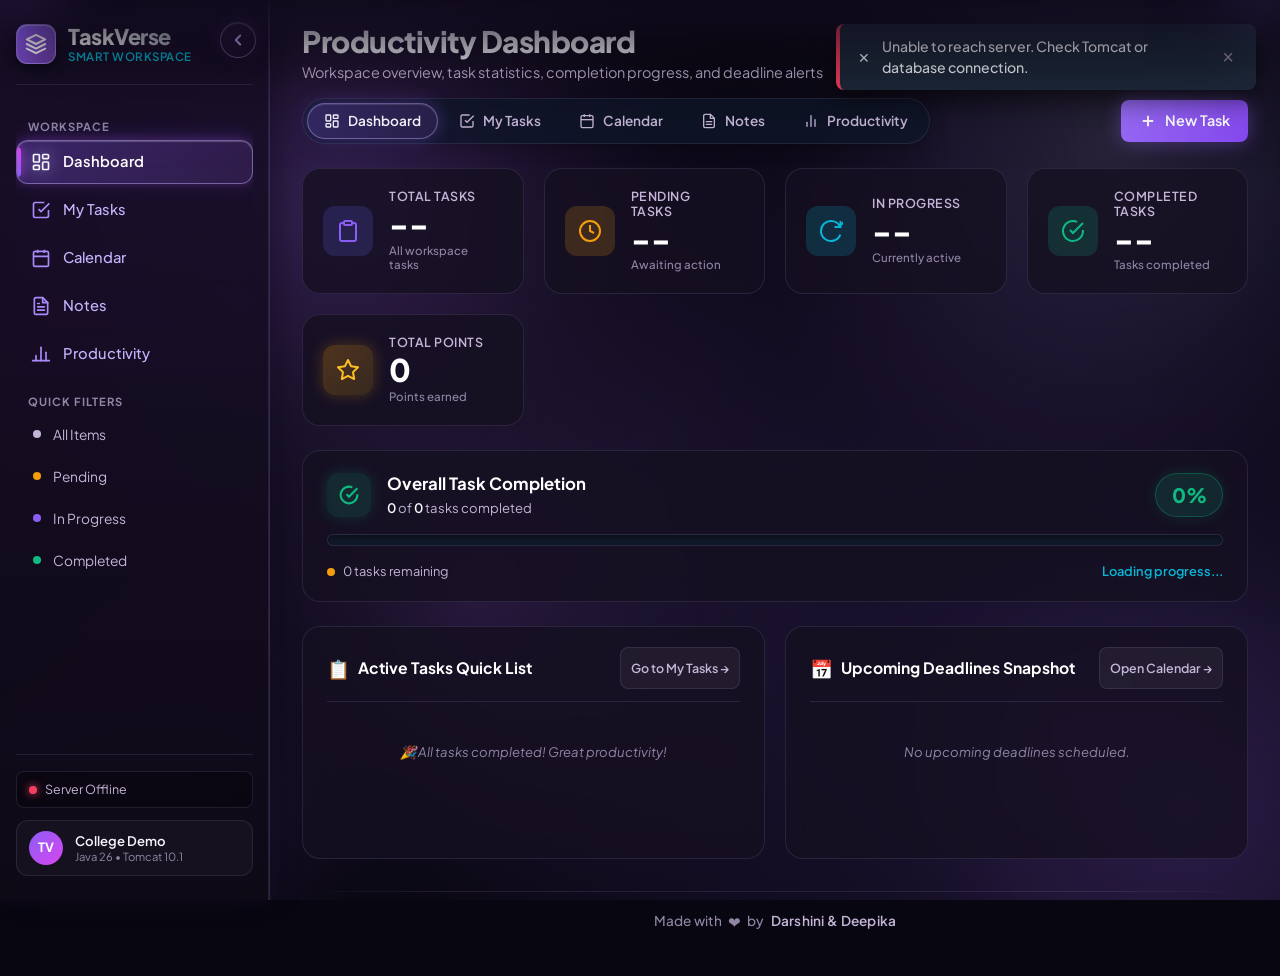
==== webapp/index.html @ f1335507 "Initial commit - TaskVerse" ====
<!DOCTYPE html>
<html lang="en">
<head>
    <meta charset="UTF-8">
    <meta name="viewport" content="width=device-width, initial-scale=1.0">
    <title>TaskVerse — Your Smart Productivity Workspace</title>
    <link rel="stylesheet" href="css/style.css">
    <link rel="preconnect" href="https://fonts.googleapis.com">
    <link rel="preconnect" href="https://fonts.gstatic.com" crossorigin>
    <link href="https://fonts.googleapis.com/css2?family=Plus+Jakarta+Sans:wght@300;400;500;600;700;800&display=swap" rel="stylesheet">
    <link rel="icon" type="image/svg+xml" href="data:image/svg+xml,%3Csvg xmlns='http://www.w3.org/2000/svg' viewBox='0 0 24 24' fill='none' stroke='%23C4B5FD' stroke-width='2.2' stroke-linecap='round' stroke-linejoin='round'%3E%3Cpath d='M12 2L2 7l10 5 10-5-10-5zM2 17l10 5 10-5M2 12l10 5 10-5'/%3E%3C/svg%3E">
</head>
<body class="dark-theme">

    <!-- Interactive Purple Fluid Background Canvas -->
    <canvas id="fluidCanvas" class="fluid-canvas" aria-hidden="true"></canvas>

    <!-- Initial Full-Screen Purple Liquid Glass Loading Screen -->
    <div id="appLoader" class="app-loader" role="status" aria-live="polite" aria-label="Loading TaskVerse">
        <!-- Ambient Liquid Glass Backdrop Blobs & Sheen -->
        <div class="loader-glass-backdrop" aria-hidden="true">
            <div class="loader-liquid-blob blob-1"></div>
            <div class="loader-liquid-blob blob-2"></div>
            <div class="loader-liquid-blob blob-3"></div>
            <div class="loader-glass-sheen"></div>
        </div>

        <div class="loader-content">
            <div class="loader-brand-icon" aria-hidden="true">
                <svg width="34" height="34" viewBox="0 0 24 24" fill="none" stroke="currentColor" stroke-width="2.2" stroke-linecap="round" stroke-linejoin="round">
                    <path d="M12 2L2 7l10 5 10-5-10-5zM2 17l10 5 10-5M2 12l10 5 10-5"></path>
                </svg>
            </div>
            <div class="loader-text-group">
                <h1 class="loader-title">Task<span class="loader-highlight">Verse</span></h1>
                <p class="loader-subtitle">Your Smart Productivity Workspace</p>
            </div>
            <div class="loader-spinner-bar" aria-hidden="true">
                <div class="loader-progress-glow"></div>
            </div>
            <span class="loader-status" id="loaderStatusText">Connecting workspace...</span>
        </div>
    </div>

    <!-- Notification Toast Container -->
    <div id="toastContainer" class="toast-container" aria-live="polite"></div>

    <!-- Mobile Sidebar Backdrop Overlay -->
    <div id="sidebarBackdrop" class="sidebar-backdrop" aria-hidden="true"></div>

        <div class="app-layout" id="appLayout">
        <!-- Floating Liquid Glass Sidebar Toggle Button (Always accessible on desktop) -->
        <button class="floating-sidebar-toggle" id="sidebarToggleBtn" aria-label="Collapse navigation sidebar" title="Collapse sidebar (Ctrl+B)" aria-expanded="true">
            <svg class="toggle-icon" width="18" height="18" viewBox="0 0 24 24" fill="none" stroke="currentColor" stroke-width="2.5" stroke-linecap="round" stroke-linejoin="round">
                <polyline points="15 18 9 12 15 6"></polyline>
            </svg>
        </button>
        <!-- Sidebar Navigation -->
        <aside class="sidebar" id="appSidebar">
            <div class="brand">
                <div class="brand-left">
                    <div class="brand-icon" aria-hidden="true">
                        <svg width="22" height="22" viewBox="0 0 24 24" fill="none" stroke="currentColor" stroke-width="2.2" stroke-linecap="round" stroke-linejoin="round">
                            <path d="M12 2L2 7l10 5 10-5-10-5zM2 17l10 5 10-5M2 12l10 5 10-5"></path>
                        </svg>
                    </div>
                    <div class="brand-text">
                        <h1 class="brand-name">TaskVerse</h1>
                        <span class="brand-tagline">Smart Workspace</span>
                    </div>
                </div>
                <button class="sidebar-close-btn" id="sidebarCloseBtn" aria-label="Close sidebar menu">&times;</button>
            </div>

            <nav class="sidebar-nav" aria-label="Sidebar Navigation">
                <div class="nav-section-title">WORKSPACE</div>
                <a href="#dashboard" class="nav-item active" id="navDashboard" data-view="dashboard" title="Dashboard" role="tab" aria-selected="true">
                    <svg width="20" height="20" viewBox="0 0 24 24" fill="none" stroke="currentColor" stroke-width="2">
                        <rect x="3" y="3" width="7" height="9" rx="1"></rect>
                        <rect x="14" y="3" width="7" height="5" rx="1"></rect>
                        <rect x="14" y="12" width="7" height="9" rx="1"></rect>
                        <rect x="3" y="16" width="7" height="5" rx="1"></rect>
                    </svg>
                    <span>Dashboard</span>
                </a>
                <a href="#tasks" class="nav-item" id="navTasks" data-view="tasks" title="My Tasks" role="tab" aria-selected="false">
                    <svg width="20" height="20" viewBox="0 0 24 24" fill="none" stroke="currentColor" stroke-width="2">
                        <path d="M9 11l3 3L22 4"></path>
                        <path d="M21 12v7a2 2 0 0 1-2 2H5a2 2 0 0 1-2-2V5a2 2 0 0 1 2-2h11"></path>
                    </svg>
                    <span>My Tasks</span>
                </a>
                <a href="#calendar" class="nav-item" id="navCalendar" data-view="calendar" title="Calendar" role="tab" aria-selected="false">
                    <svg width="20" height="20" viewBox="0 0 24 24" fill="none" stroke="currentColor" stroke-width="2">
                        <rect x="3" y="4" width="18" height="18" rx="2" ry="2"></rect>
                        <line x1="16" y1="2" x2="16" y2="6"></line>
                        <line x1="8" y1="2" x2="8" y2="6"></line>
                        <line x1="3" y1="10" x2="21" y2="10"></line>
                    </svg>
                    <span>Calendar</span>
                </a>
                <a href="#notes" class="nav-item" id="navNotes" data-view="notes" title="Sticky Notes" role="tab" aria-selected="false">
                    <svg width="20" height="20" viewBox="0 0 24 24" fill="none" stroke="currentColor" stroke-width="2" stroke-linecap="round" stroke-linejoin="round">
                        <path d="M14 2H6a2 2 0 0 0-2 2v16a2 2 0 0 0 2 2h12a2 2 0 0 0 2-2V8z"></path>
                        <polyline points="14 2 14 8 20 8"></polyline>
                        <line x1="16" y1="13" x2="8" y2="13"></line>
                        <line x1="16" y1="17" x2="8" y2="17"></line>
                        <polyline points="10 9 9 9 8 9"></polyline>
                    </svg>
                    <span>Notes</span>
                </a>
                <a href="#productivity" class="nav-item" id="navProductivity" data-view="productivity" title="Productivity" role="tab" aria-selected="false">
                    <svg width="20" height="20" viewBox="0 0 24 24" fill="none" stroke="currentColor" stroke-width="2" stroke-linecap="round" stroke-linejoin="round">
                        <line x1="18" y1="20" x2="18" y2="10"></line>
                        <line x1="12" y1="20" x2="12" y2="4"></line>
                        <line x1="6" y1="20" x2="6" y2="14"></line>
                        <line x1="2" y1="20" x2="22" y2="20"></line>
                    </svg>
                    <span>Productivity</span>
                </a>

                <div class="nav-section-title">QUICK FILTERS</div>
                <button class="nav-filter-btn" data-status-filter="all" title="Filter: All Items">
                    <span class="filter-dot all-dot"></span> All Items
                </button>
                <button class="nav-filter-btn" data-status-filter="Pending" title="Filter: Pending">
                    <span class="filter-dot pending-dot"></span> Pending
                </button>
                <button class="nav-filter-btn" data-status-filter="In Progress" title="Filter: In Progress">
                    <span class="filter-dot inprogress-dot"></span> In Progress
                </button>
                <button class="nav-filter-btn" data-status-filter="Completed" title="Filter: Completed">
                    <span class="filter-dot completed-dot"></span> Completed
                </button>
            </nav>

            <div class="sidebar-footer">
                <div class="db-status-badge" id="dbStatusBadge" title="Checking MySQL Connection...">
                    <span class="status-indicator-dot checking"></span>
                    <span class="status-text" id="dbStatusText">Checking DB...</span>
                </div>
                <div class="user-pill">
                    <div class="user-avatar">TV</div>
                    <div class="user-info">
                        <span class="user-title">College Demo</span>
                        <span class="user-role">Java 26 • Tomcat 10.1</span>
                    </div>
                </div>
            </div>
        </aside>

        <!-- Main Content Area -->
        <main class="main-content">
            <!-- Top Header -->
            <header class="top-header">
                <div class="top-header-left">
                    <button class="mobile-menu-btn" id="mobileMenuBtn" aria-label="Open sidebar menu" aria-expanded="false">
                        <svg width="22" height="22" viewBox="0 0 24 24" fill="none" stroke="currentColor" stroke-width="2.5" stroke-linecap="round" stroke-linejoin="round">
                            <line x1="3" y1="12" x2="21" y2="12"></line>
                            <line x1="3" y1="6" x2="21" y2="6"></line>
                            <line x1="3" y1="18" x2="21" y2="18"></line>
                        </svg>
                    </button>
                    <div class="header-titles">
                        <h2 class="page-title" id="pageTitle">Productivity Dashboard</h2>
                        <p class="page-subtitle" id="pageSubtitle">Your Smart Productivity Workspace connected to MySQL Server</p>
                    </div>
                </div>

                <!-- Unified Top Navigation Bar (Consistent across all 3 views) -->
                <nav class="top-nav-bar" role="tablist" aria-label="Main Navigation Tabs">
                    <a href="#dashboard" class="top-nav-tab active" id="topNavDashboard" data-view="dashboard" role="tab" aria-selected="true" title="Go to Dashboard">
                        <svg width="16" height="16" viewBox="0 0 24 24" fill="none" stroke="currentColor" stroke-width="2">
                            <rect x="3" y="3" width="7" height="9" rx="1"></rect>
                            <rect x="14" y="3" width="7" height="5" rx="1"></rect>
                            <rect x="14" y="12" width="7" height="9" rx="1"></rect>
                            <rect x="3" y="16" width="7" height="5" rx="1"></rect>
                        </svg>
                        <span>Dashboard</span>
                    </a>
                    <a href="#tasks" class="top-nav-tab" id="topNavTasks" data-view="tasks" role="tab" aria-selected="false" title="Go to My Tasks">
                        <svg width="16" height="16" viewBox="0 0 24 24" fill="none" stroke="currentColor" stroke-width="2">
                            <path d="M9 11l3 3L22 4"></path>
                            <path d="M21 12v7a2 2 0 0 1-2 2H5a2 2 0 0 1-2-2V5a2 2 0 0 1 2-2h11"></path>
                        </svg>
                        <span>My Tasks</span>
                    </a>
                    <a href="#calendar" class="top-nav-tab" id="topNavCalendar" data-view="calendar" role="tab" aria-selected="false" title="Go to Calendar">
                        <svg width="16" height="16" viewBox="0 0 24 24" fill="none" stroke="currentColor" stroke-width="2">
                            <rect x="3" y="4" width="18" height="18" rx="2" ry="2"></rect>
                            <line x1="16" y1="2" x2="16" y2="6"></line>
                            <line x1="8" y1="2" x2="8" y2="6"></line>
                            <line x1="3" y1="10" x2="21" y2="10"></line>
                        </svg>
                        <span>Calendar</span>
                    </a>
                    <a href="#notes" class="top-nav-tab" id="topNavNotes" data-view="notes" role="tab" aria-selected="false" title="Go to Sticky Notes">
                        <svg width="16" height="16" viewBox="0 0 24 24" fill="none" stroke="currentColor" stroke-width="2" stroke-linecap="round" stroke-linejoin="round">
                            <path d="M14 2H6a2 2 0 0 0-2 2v16a2 2 0 0 0 2 2h12a2 2 0 0 0 2-2V8z"></path>
                            <polyline points="14 2 14 8 20 8"></polyline>
                            <line x1="16" y1="13" x2="8" y2="13"></line>
                            <line x1="16" y1="17" x2="8" y2="17"></line>
                        </svg>
                        <span>Notes</span>
                    </a>
                    <a href="#productivity" class="top-nav-tab" id="topNavProductivity" data-view="productivity" role="tab" aria-selected="false" title="Go to Monthly Productivity Tracker">
                        <svg width="16" height="16" viewBox="0 0 24 24" fill="none" stroke="currentColor" stroke-width="2" stroke-linecap="round" stroke-linejoin="round">
                            <line x1="18" y1="20" x2="18" y2="10"></line>
                            <line x1="12" y1="20" x2="12" y2="4"></line>
                            <line x1="6" y1="20" x2="6" y2="14"></line>
                        </svg>
                        <span>Productivity</span>
                    </a>
                </nav>

                <div class="header-actions">
                    <button class="btn btn-primary btn-glow" id="openCreateModalBtn">
                        <svg width="18" height="18" viewBox="0 0 24 24" fill="none" stroke="currentColor" stroke-width="2.5">
                            <line x1="12" y1="5" x2="12" y2="19"></line>
                            <line x1="5" y1="12" x2="19" y2="12"></line>
                        </svg>
                        <span>New Task</span>
                    </button>
                </div>
            </header>

            <!-- ================= VIEW 1: DASHBOARD ================= -->
            <div id="viewDashboard" class="view-panel active" role="tabpanel" aria-label="Dashboard View">
                <!-- Statistics Summary Cards -->
                <section class="stats-grid" aria-label="Dashboard Statistics Overview">
                    <div class="stat-card total-card" data-dashboard-filter="all" role="button" tabindex="0" title="Click to view all tasks in My Tasks">
                        <div class="stat-icon total-icon">
                            <svg width="24" height="24" viewBox="0 0 24 24" fill="none" stroke="currentColor" stroke-width="2">
                                <path d="M16 4h2a2 2 0 0 1 2 2v14a2 2 0 0 1-2 2H6a2 2 0 0 1-2-2V6a2 2 0 0 1 2-2h2"></path>
                                <rect x="8" y="2" width="8" height="4" rx="1" ry="1"></rect>
                            </svg>
                        </div>
                        <div class="stat-details">
                            <span class="stat-label">Total Tasks</span>
                            <h3 class="stat-value" id="statTotal">--</h3>
                            <span class="stat-subtext">All workspace tasks</span>
                        </div>
                        <div class="card-glow"></div>
                    </div>

                    <div class="stat-card pending-card" data-dashboard-filter="Pending" role="button" tabindex="0" title="Click to filter Pending tasks in My Tasks">
                        <div class="stat-icon pending-icon">
                            <svg width="24" height="24" viewBox="0 0 24 24" fill="none" stroke="currentColor" stroke-width="2">
                                <circle cx="12" cy="12" r="10"></circle>
                                <polyline points="12 6 12 12 16 14"></polyline>
                            </svg>
                        </div>
                        <div class="stat-details">
                            <span class="stat-label">Pending Tasks</span>
                            <h3 class="stat-value" id="statPending">--</h3>
                            <span class="stat-subtext">Awaiting action</span>
                        </div>
                        <div class="card-glow"></div>
                    </div>

                    <div class="stat-card inprogress-card" data-dashboard-filter="In Progress" role="button" tabindex="0" title="Click to filter In Progress tasks in My Tasks">
                        <div class="stat-icon inprogress-icon">
                            <svg width="24" height="24" viewBox="0 0 24 24" fill="none" stroke="currentColor" stroke-width="2">
                                <path d="M21.5 2v6h-6M21.34 15.57a10 10 0 1 1-.57-8.38l5.67-5.67"></path>
                            </svg>
                        </div>
                        <div class="stat-details">
                            <span class="stat-label">In Progress</span>
                            <h3 class="stat-value" id="statInProgress">--</h3>
                            <span class="stat-subtext">Currently active</span>
                        </div>
                        <div class="card-glow"></div>
                    </div>

                    <div class="stat-card completed-card" data-dashboard-filter="Completed" role="button" tabindex="0" title="Click to filter Completed tasks in My Tasks">
                        <div class="stat-icon completed-icon">
                            <svg width="24" height="24" viewBox="0 0 24 24" fill="none" stroke="currentColor" stroke-width="2">
                                <path d="M22 11.08V12a10 10 0 1 1-5.93-9.14"></path>
                                <polyline points="22 4 12 14.01 9 11.01"></polyline>
                            </svg>
                        </div>
                        <div class="stat-details">
                            <span class="stat-label">Completed Tasks</span>
                            <h3 class="stat-value" id="statCompleted">--</h3>
                            <span class="stat-subtext" id="completionRateText">Tasks completed</span>
                        </div>
                        <div class="card-glow"></div>
                    </div>

                    <div class="stat-card points-card" id="cardTotalPoints" role="region" aria-label="Total Points Overview" title="Total productivity points earned from completed tasks">
                        <div class="stat-icon points-icon">
                            <svg width="24" height="24" viewBox="0 0 24 24" fill="none" stroke="currentColor" stroke-width="2" stroke-linecap="round" stroke-linejoin="round">
                                <polygon points="12 2 15.09 8.26 22 9.27 17 14.14 18.18 21.02 12 17.77 5.82 21.02 7 14.14 2 9.27 8.91 8.26 12 2"></polygon>
                            </svg>
                        </div>
                        <div class="stat-details">
                            <span class="stat-label">Total Points</span>
                            <h3 class="stat-value" id="statPoints">0</h3>
                            <span class="stat-subtext" id="statPointsSubtext">Points earned</span>
                        </div>
                        <div class="card-glow"></div>
                    </div>
                </section>

                <!-- Overall Progress Section -->
                <section class="progress-section" aria-label="Task Completion Progress">
                    <div class="progress-card">
                        <div class="progress-header">
                            <div class="progress-title-group">
                                <span class="progress-icon">
                                    <svg width="20" height="20" viewBox="0 0 24 24" fill="none" stroke="currentColor" stroke-width="2.5">
                                        <path d="M22 11.08V12a10 10 0 1 1-5.93-9.14"></path>
                                        <polyline points="22 4 12 14.01 9 11.01"></polyline>
                                    </svg>
                                </span>
                                <div>
                                    <h3 class="progress-title">Overall Task Completion</h3>
                                    <p class="progress-subtitle">
                                        <span id="progressCompletedCount">0</span> of <span id="progressTotalCount">0</span> tasks completed
                                    </p>
                                </div>
                            </div>
                            <div class="progress-percentage-badge">
                                <span id="progressPercentValue" class="progress-percent-number">0%</span>
                            </div>
                        </div>

                        <div class="progress-bar-track" role="progressbar" aria-valuenow="0" aria-valuemin="0" aria-valuemax="100" id="progressTrack">
                            <div class="progress-bar-fill" id="progressBarFill" style="width: 0%;">
                                <div class="progress-bar-glow"></div>
                            </div>
                        </div>

                        <div class="progress-footer-stats">
                            <span class="progress-stat-pill">
                                <span class="filter-dot pending-dot"></span>
                                <span id="progressRemainingText">0 tasks remaining</span>
                            </span>
                            <span class="progress-status-indicator" id="progressStatusMessage">Loading progress...</span>
                        </div>
                    </div>
                </section>

                <!-- Deadline Alerts (Overdue & Upcoming Deadlines) -->
                <section id="alertsContainer" class="alerts-container" style="display: none;" aria-label="Deadline Alerts">
                </section>

                <!-- Dashboard Quick Overview & Action Cards -->
                <section class="dashboard-overview-section" aria-label="Dashboard Quick Overview">
                    <div class="dashboard-cards-grid">
                        <div class="dashboard-widget-card">
                            <div class="widget-header">
                                <div class="widget-title-group">
                                    <span class="widget-icon">📋</span>
                                    <h4>Active Tasks Quick List</h4>
                                </div>
                                <a href="#tasks" class="btn btn-secondary btn-sm widget-link">Go to My Tasks &rarr;</a>
                            </div>
                            <div id="dashboardActiveTasksList" class="widget-tasks-list">
                                <div class="widget-empty-hint">Loading active tasks...</div>
                            </div>
                        </div>

                        <div class="dashboard-widget-card">
                            <div class="widget-header">
                                <div class="widget-title-group">
                                    <span class="widget-icon">📅</span>
                                    <h4>Upcoming Deadlines Snapshot</h4>
                                </div>
                                <a href="#calendar" class="btn btn-secondary btn-sm widget-link">Open Calendar &rarr;</a>
                            </div>
                            <div id="dashboardUpcomingDeadlinesList" class="widget-tasks-list">
                                <div class="widget-empty-hint">Loading deadlines...</div>
                            </div>
                        </div>
                    </div>
                </section>
            </div>

            <!-- ================= VIEW 2: MY TASKS ================= -->
            <div id="viewTasks" class="view-panel" style="display: none;" role="tabpanel" aria-label="My Tasks View">
                <!-- Task Management Toolbar (Search & Filter) -->
                <section class="toolbar-section">
                    <div class="search-box">
                        <input type="text" id="searchInput" placeholder="Search tasks by title..." autocomplete="off" aria-label="Search tasks by title">
                        <button id="clearSearchBtn" class="clear-btn" title="Clear search" aria-label="Clear search" style="display: none;">&times;</button>
                    </div>

                    <div class="filter-controls">
                        <div class="select-wrapper">
                            <label for="filterStatus">Status:</label>
                            <select id="filterStatus">
                                <option value="all">All Statuses</option>
                                <option value="Pending">Pending</option>
                                <option value="In Progress">In Progress</option>
                                <option value="Completed">Completed</option>
                            </select>
                        </div>

                        <div class="select-wrapper">
                            <label for="filterPriority">Priority:</label>
                            <select id="filterPriority">
                                <option value="all">All Priorities</option>
                                <option value="High">High</option>
                                <option value="Medium">Medium</option>
                                <option value="Low">Low</option>
                            </select>
                        </div>

                        <div class="select-wrapper">
                            <label for="filterCategory">Category:</label>
                            <select id="filterCategory">
                                <option value="all">All Categories</option>
                                <option value="College">College</option>
                                <option value="Personal">Personal</option>
                                <option value="Work">Work</option>
                                <option value="Projects">Projects</option>
                                <option value="Other">Other</option>
                            </select>
                        </div>

                        <button class="btn btn-secondary" id="refreshBtn" title="Refresh from Database">
                            <svg width="16" height="16" viewBox="0 0 24 24" fill="none" stroke="currentColor" stroke-width="2">
                                <path d="M23 4v6h-6M1 20v-6h6M3.51 9a9 9 0 0 1 14.85-3.36L23 10M1 14l4.64 4.36A9 9 0 0 0 20.49 15"></path>
                            </svg>
                            <span>Refresh</span>
                        </button>
                    </div>
                </section>

                <!-- Tasks Container / List -->
                <section class="tasks-section">
                    <div class="section-header">
                        <div class="section-title-group">
                            <h3 class="section-title">My Tasks Board</h3>
                            <span class="kanban-badge">Drag &amp; Drop</span>
                        </div>
                        <span class="task-count-badge" id="taskCounterText">Showing 0 tasks</span>
                    </div>

                    <!-- Loading Spinner -->
                    <div id="loadingIndicator" class="loading-state">
                        <div class="spinner"></div>
                        <p>Loading records from MySQL database...</p>
                    </div>

                    <!-- Empty State -->
                    <div id="emptyState" class="empty-state" style="display: none;">
                        <div class="empty-icon" id="emptyIcon">
                            <svg width="48" height="48" viewBox="0 0 24 24" fill="none" stroke="currentColor" stroke-width="1.5">
                                <rect x="3" y="4" width="18" height="18" rx="2" ry="2"></rect>
                                <line x1="16" y1="2" x2="16" y2="6"></line>
                                <line x1="8" y1="2" x2="8" y2="6"></line>
                                <line x1="3" y1="10" x2="21" y2="10"></line>
                            </svg>
                        </div>
                        <h4 id="emptyTitle">No Tasks Found</h4>
                        <p id="emptyMessage">You don't have any tasks matching your current view or filter.</p>
                        <button class="btn btn-primary" id="emptyActionBtn">+ Create First Task</button>
                    </div>

                    <!-- Kanban Task Board (3 Status Columns) -->
                    <div id="tasksBoard" class="kanban-board">
                        <!-- Column 1: Pending -->
                        <div class="kanban-column column-pending" data-status="Pending">
                            <div class="column-header">
                                <div class="column-title-group">
                                    <span class="filter-dot pending-dot"></span>
                                    <h4 class="column-title">Pending</h4>
                                </div>
                                <span class="column-count-badge" id="countPending">0</span>
                            </div>
                            <div class="kanban-dropzone" id="dropzonePending" data-status="Pending" aria-label="Drop tasks in Pending column">
                                <div class="column-empty-placeholder">No pending tasks. Drag tasks here.</div>
                            </div>
                        </div>

                        <!-- Column 2: In Progress -->
                        <div class="kanban-column column-inprogress" data-status="In Progress">
                            <div class="column-header">
                                <div class="column-title-group">
                                    <span class="filter-dot inprogress-dot"></span>
                                    <h4 class="column-title">In Progress</h4>
                                </div>
                                <span class="column-count-badge" id="countInProgress">0</span>
                            </div>
                            <div class="kanban-dropzone" id="dropzoneInProgress" data-status="In Progress" aria-label="Drop tasks in In Progress column">
                                <div class="column-empty-placeholder">No tasks in progress. Drag tasks here.</div>
                            </div>
                        </div>

                        <!-- Column 3: Completed -->
                        <div class="kanban-column column-completed" data-status="Completed">
                            <div class="column-header">
                                <div class="column-title-group">
                                    <span class="filter-dot completed-dot"></span>
                                    <h4 class="column-title">Completed</h4>
                                </div>
                                <span class="column-count-badge" id="countCompleted">0</span>
                            </div>
                            <div class="kanban-dropzone" id="dropzoneCompleted" data-status="Completed" aria-label="Drop tasks in Completed column">
                                <div class="column-empty-placeholder">No completed tasks. Drag tasks here.</div>
                            </div>
                        </div>
                    </div>

                    <!-- Fallback Grid container if needed -->
                    <div id="tasksGrid" class="tasks-grid" style="display: none;"></div>
                </section>
            </div>

            <!-- ================= VIEW 3: CALENDAR ================= -->
            <div id="viewCalendar" class="view-panel" style="display: none;" role="tabpanel" aria-label="Calendar View">
                <!-- Calendar Search & Action Toolbar -->
                <div class="cal-toolbar-section">
                    <div class="search-box">
                        <input type="text" id="calendarSearchInput" placeholder="Filter calendar tasks by title..." autocomplete="off" aria-label="Search calendar tasks">
                        <button id="clearCalSearchBtn" class="clear-btn" title="Clear search" aria-label="Clear search" style="display: none;">&times;</button>
                    </div>
                    <div class="cal-toolbar-actions">
                        <span class="cal-tip-badge">💡 Click any date to add a task</span>
                        <button class="btn btn-secondary" id="calRefreshBtn" title="Refresh Calendar">
                            <svg width="16" height="16" viewBox="0 0 24 24" fill="none" stroke="currentColor" stroke-width="2">
                                <path d="M23 4v6h-6M1 20v-6h6M3.51 9a9 9 0 0 1 14.85-3.36L23 10M1 14l4.64 4.36A9 9 0 0 0 20.49 15"></path>
                            </svg>
                            <span>Refresh</span>
                        </button>
                    </div>
                </div>

                <!-- Calendar View Container -->
                <div id="calendarView" class="calendar-view" aria-label="Tasks Calendar View">
                    <!-- Calendar Controls Header -->
                    <div class="calendar-header">
                        <div class="cal-nav-group">
                            <button type="button" class="cal-btn" id="calPrevMonthBtn" title="Previous Month" aria-label="Previous Month">
                                <svg width="18" height="18" viewBox="0 0 24 24" fill="none" stroke="currentColor" stroke-width="2.5">
                                    <polyline points="15 18 9 12 15 6"></polyline>
                                </svg>
                            </button>
                            <h3 class="calendar-month-title" id="calMonthYearTitle">October 2026</h3>
                            <button type="button" class="cal-btn" id="calNextMonthBtn" title="Next Month" aria-label="Next Month">
                                <svg width="18" height="18" viewBox="0 0 24 24" fill="none" stroke="currentColor" stroke-width="2.5">
                                    <polyline points="9 18 15 12 9 6"></polyline>
                                </svg>
                            </button>
                            <button type="button" class="btn btn-secondary cal-today-btn" id="calTodayBtn">Today</button>
                        </div>

                        <div class="cal-legend-group">
                            <span class="cal-legend-item">
                                <span class="filter-dot pending-dot"></span> Pending
                            </span>
                            <span class="cal-legend-item">
                                <span class="filter-dot inprogress-dot"></span> In Progress
                            </span>
                            <span class="cal-legend-item">
                                <span class="filter-dot completed-dot"></span> Completed
                            </span>
                            <span class="cal-scheduled-badge" id="calScheduledBadge">0 scheduled</span>
                        </div>
                    </div>

                    <!-- Calendar Weekday Headers (Sun - Sat) -->
                    <div class="calendar-grid-wrapper">
                        <div class="calendar-weekdays" aria-hidden="true">
                            <div class="cal-weekday"><span class="day-full">Sun</span><span class="day-abbr">S</span></div>
                            <div class="cal-weekday"><span class="day-full">Mon</span><span class="day-abbr">M</span></div>
                            <div class="cal-weekday"><span class="day-full">Tue</span><span class="day-abbr">T</span></div>
                            <div class="cal-weekday"><span class="day-full">Wed</span><span class="day-abbr">W</span></div>
                            <div class="cal-weekday"><span class="day-full">Thu</span><span class="day-abbr">T</span></div>
                            <div class="cal-weekday"><span class="day-full">Fri</span><span class="day-abbr">F</span></div>
                            <div class="cal-weekday"><span class="day-full">Sat</span><span class="day-abbr">S</span></div>
                        </div>

                        <!-- Calendar Days Grid -->
                        <div class="calendar-grid" id="calendarDaysGrid" role="grid" aria-label="Calendar grid of days"></div>
                    </div>

                    <!-- Unscheduled Tasks Drawer -->
                    <div class="unscheduled-drawer" id="unscheduledDrawer">
                        <div class="unscheduled-header" id="unscheduledHeader">
                            <div class="unscheduled-title-group">
                                <svg width="16" height="16" viewBox="0 0 24 24" fill="none" stroke="currentColor" stroke-width="2">
                                    <circle cx="12" cy="12" r="10"></circle>
                                    <line x1="12" y1="8" x2="12" y2="12"></line>
                                    <line x1="12" y1="16" x2="12.01" y2="16"></line>
                                </svg>
                                <span>Unscheduled Tasks (No Due Date)</span>
                                <span class="unscheduled-badge" id="unscheduledCount">0</span>
                            </div>
                            <span class="unscheduled-hint">Click any task to set a due date</span>
                        </div>
                        <div class="unscheduled-items" id="unscheduledItems"></div>
                    </div>
                </div>
            </div>

            <!-- ================= VIEW 4: STICKY NOTES ================= -->
            <div id="viewNotes" class="view-panel" style="display: none;" role="tabpanel" aria-label="Sticky Notes Board">
                <!-- Notes Toolbar Section -->
                <section class="notes-toolbar-section">
                    <div class="notes-header-left">
                        <div class="notes-title-group">
                            <h3 class="notes-view-title">My Notes</h3>
                            <span class="notes-counter-badge" id="notesCounterBadge">0 notes</span>
                        </div>
                        <p class="notes-view-subtitle">Quick thoughts, brainstorms, and personal reminders</p>
                    </div>

                    <div class="notes-toolbar-actions">
                        <div class="search-box notes-search-box">
                            <input type="text" id="notesSearchInput" placeholder="Filter notes by title or content..." autocomplete="off" aria-label="Search notes">
                            <button id="clearNotesSearchBtn" class="clear-btn" title="Clear notes search" aria-label="Clear notes search" style="display: none;">&times;</button>
                        </div>

                        <button class="btn btn-primary btn-glow" id="createNoteBtn" title="Create a new sticky note">
                            <svg width="18" height="18" viewBox="0 0 24 24" fill="none" stroke="currentColor" stroke-width="2.5">
                                <line x1="12" y1="5" x2="12" y2="19"></line>
                                <line x1="5" y1="12" x2="19" y2="12"></line>
                            </svg>
                            <span>+ New Note</span>
                        </button>
                    </div>
                </section>

                <!-- Sticky Notes Board Container -->
                <section class="notes-board-section">
                    <!-- Loading State -->
                    <div id="notesLoadingIndicator" class="loading-state" style="display: none;">
                        <div class="spinner"></div>
                        <p>Loading sticky notes from database...</p>
                    </div>

                    <!-- Empty State -->
                    <div id="notesEmptyState" class="empty-state" style="display: none;">
                        <div class="empty-icon">
                            <svg width="48" height="48" viewBox="0 0 24 24" fill="none" stroke="currentColor" stroke-width="1.5">
                                <path d="M14 2H6a2 2 0 0 0-2 2v16a2 2 0 0 0 2 2h12a2 2 0 0 0 2-2V8z"></path>
                                <polyline points="14 2 14 8 20 8"></polyline>
                                <line x1="16" y1="13" x2="8" y2="13"></line>
                                <line x1="16" y1="17" x2="8" y2="17"></line>
                            </svg>
                        </div>
                        <h4>No Sticky Notes Yet</h4>
                        <p>You have not created any notes yet. Click below to add your first note!</p>
                        <button class="btn btn-primary" id="notesEmptyActionBtn">+ Create First Note</button>
                    </div>

                    <!-- Notes Grid -->
                    <div id="notesGrid" class="notes-grid"></div>
                </section>
            </div>

            <!-- ================= VIEW 5: MONTHLY PRODUCTIVITY TRACKER ================= -->
            <div id="viewProductivity" class="view-panel" style="display: none;" role="tabpanel" aria-label="Monthly Productivity Tracker">
                <!-- Productivity Header / Navigation Toolbar -->
                <section class="prod-toolbar-section">
                    <div class="prod-header-left">
                        <div class="prod-title-group">
                            <h3 class="prod-view-title" id="prodMonthTitle">October 2026</h3>
                            <span class="prod-badge" id="prodMonthBadge">Monthly Analysis</span>
                        </div>
                        <p class="prod-view-subtitle">Track completed tasks, created workload, deadlines, and daily momentum</p>
                    </div>

                    <div class="prod-toolbar-actions">
                        <div class="prod-nav-group">
                            <button class="cal-nav-btn" id="prodPrevMonthBtn" title="Previous Month" aria-label="Previous Month">
                                <svg width="18" height="18" viewBox="0 0 24 24" fill="none" stroke="currentColor" stroke-width="2.5">
                                    <polyline points="15 18 9 12 15 6"></polyline>
                                </svg>
                            </button>
                            <button class="btn btn-secondary cal-today-btn" id="prodCurrentMonthBtn" title="Return to Current Month">Current Month</button>
                            <button class="cal-nav-btn" id="prodNextMonthBtn" title="Next Month" aria-label="Next Month">
                                <svg width="18" height="18" viewBox="0 0 24 24" fill="none" stroke="currentColor" stroke-width="2.5">
                                    <polyline points="9 18 15 12 9 6"></polyline>
                                </svg>
                            </button>
                        </div>
                        <button class="btn btn-secondary" id="prodRefreshBtn" title="Refresh metrics from database">
                            <svg width="16" height="16" viewBox="0 0 24 24" fill="none" stroke="currentColor" stroke-width="2">
                                <polyline points="23 4 23 10 17 10"></polyline>
                                <polyline points="1 20 1 14 7 14"></polyline>
                                <path d="M3.51 9a9 9 0 0 1 14.85-3.36L23 10M1 14l4.64 4.36A9 9 0 0 0 20.49 15"></path>
                            </svg>
                            <span>Refresh</span>
                        </button>
                    </div>
                </section>

                <!-- Monthly Overview Cards (4 statistics) -->
                <section class="prod-stats-grid">
                    <!-- Tasks Completed -->
                    <div class="stat-card prod-card stat-card-completed">
                        <div class="stat-icon-wrapper stat-icon-completed">
                            <svg width="24" height="24" viewBox="0 0 24 24" fill="none" stroke="currentColor" stroke-width="2.5">
                                <polyline points="20 6 9 17 4 12"></polyline>
                            </svg>
                        </div>
                        <div class="stat-info">
                            <span class="stat-label">Tasks Completed</span>
                            <div class="stat-value-group">
                                <span class="stat-number" id="prodStatCompleted">0</span>
                            </div>
                            <span class="stat-subtext" id="prodStatCompletedSubtext">Completed in selected month</span>
                        </div>
                    </div>

                    <!-- Tasks Created -->
                    <div class="stat-card prod-card stat-card-total">
                        <div class="stat-icon-wrapper stat-icon-total">
                            <svg width="24" height="24" viewBox="0 0 24 24" fill="none" stroke="currentColor" stroke-width="2">
                                <circle cx="12" cy="12" r="10"></circle>
                                <line x1="12" y1="8" x2="12" y2="16"></line>
                                <line x1="8" y1="12" x2="16" y2="12"></line>
                            </svg>
                        </div>
                        <div class="stat-info">
                            <span class="stat-label">Tasks Created</span>
                            <div class="stat-value-group">
                                <span class="stat-number" id="prodStatCreated">0</span>
                            </div>
                            <span class="stat-subtext" id="prodStatCreatedSubtext">Created in selected month</span>
                        </div>
                    </div>

                    <!-- Tasks Due -->
                    <div class="stat-card prod-card stat-card-due">
                        <div class="stat-icon-wrapper stat-icon-due">
                            <svg width="24" height="24" viewBox="0 0 24 24" fill="none" stroke="currentColor" stroke-width="2">
                                <rect x="3" y="4" width="18" height="18" rx="2" ry="2"></rect>
                                <line x1="16" y1="2" x2="16" y2="6"></line>
                                <line x1="8" y1="2" x2="8" y2="6"></line>
                                <line x1="3" y1="10" x2="21" y2="10"></line>
                            </svg>
                        </div>
                        <div class="stat-info">
                            <span class="stat-label">Tasks Due</span>
                            <div class="stat-value-group">
                                <span class="stat-number" id="prodStatDue">0</span>
                            </div>
                            <span class="stat-subtext" id="prodStatDueSubtext">Deadlines in selected month</span>
                        </div>
                    </div>

                    <!-- Completion Rate -->
                    <div class="stat-card prod-card stat-card-rate">
                        <div class="stat-icon-wrapper stat-icon-rate">
                            <svg width="24" height="24" viewBox="0 0 24 24" fill="none" stroke="currentColor" stroke-width="2">
                                <path d="M22 11.08V12a10 10 0 1 1-5.93-9.14"></path>
                                <polyline points="22 4 12 14.01 9 11.01"></polyline>
                            </svg>
                        </div>
                        <div class="stat-info">
                            <span class="stat-label">Completion Rate</span>
                            <div class="stat-value-group">
                                <span class="stat-number" id="prodStatRate">0%</span>
                            </div>
                            <span class="stat-subtext" id="prodStatRateSubtext">Completed / Created</span>
                        </div>
                    </div>
                </section>

                <!-- Monthly Productivity Chart Section -->
                <section class="prod-chart-section">
                    <div class="prod-chart-header">
                        <div class="prod-chart-title-group">
                            <h4 class="prod-section-title">Daily Task Completion Momentum</h4>
                            <span class="prod-chart-legend">
                                <span class="legend-color-dot"></span> Completed Tasks per Day
                            </span>
                        </div>
                        <span class="prod-scale-hint" id="prodScaleHint">Vertical Axis: Count | Horizontal Axis: Day 1 to 31</span>
                    </div>

                    <!-- Loading State -->
                    <div id="prodLoadingIndicator" class="loading-state" style="display: none; padding: 40px 0;">
                        <div class="spinner"></div>
                        <p>Aggregating productivity metrics from database...</p>
                    </div>

                    <!-- Chart Container -->
                    <div class="prod-chart-wrapper" id="prodChartWrapper">
                        <div class="prod-chart-scroll-box" id="prodChartScrollBox">
                            <!-- Injected bars & day ticks via JavaScript -->
                            <div class="prod-chart-bars" id="prodChartBars"></div>
                        </div>
                    </div>

                    <!-- Friendly Empty State for Chart -->
                    <div class="prod-empty-chart" id="prodChartEmpty" style="display: none;">
                        <div class="empty-icon">
                            <svg width="48" height="48" viewBox="0 0 24 24" fill="none" stroke="currentColor" stroke-width="1.5">
                                <circle cx="12" cy="12" r="10"></circle>
                                <line x1="8" y1="12" x2="16" y2="12"></line>
                            </svg>
                        </div>
                        <h4>No Task Completions Recorded in <span id="prodEmptyMonthName">this month</span></h4>
                        <p>Complete scheduled tasks to build your daily completion streak and track momentum!</p>
                        <button class="btn btn-primary" onclick="navigateTo('tasks')">Go to My Tasks</button>
                    </div>
                </section>

                <!-- Insights Section: Most Productive Day & Month Comparison -->
                <section class="prod-insights-grid">
                    <!-- Card 1: Most Productive Day -->
                    <div class="prod-insight-card">
                        <div class="prod-insight-header">
                            <div class="prod-insight-icon-box trophy-icon">
                                🏆
                            </div>
                            <div class="prod-insight-heading">
                                <h5>Most Productive Day</h5>
                                <span class="prod-insight-sub">Peak completion record</span>
                            </div>
                        </div>
                        <div class="prod-insight-body">
                            <div class="prod-highlight-text" id="prodPeakDayText">Oct 30, 2026 (2 tasks completed)</div>
                            <p class="prod-insight-desc" id="prodPeakDayDesc">Highest completion volume achieved in this month.</p>
                        </div>
                    </div>

                    <!-- Card 2: Monthly Comparison -->
                    <div class="prod-insight-card">
                        <div class="prod-insight-header">
                            <div class="prod-insight-icon-box trend-icon" id="prodTrendIconBox">
                                📈
                            </div>
                            <div class="prod-insight-heading">
                                <h5>Monthly Comparison</h5>
                                <span class="prod-insight-sub" id="prodComparisonHeadingSub">vs Previous Month</span>
                            </div>
                        </div>
                        <div class="prod-insight-body">
                            <div class="prod-highlight-text" id="prodComparisonText">+2 vs last month</div>
                            <p class="prod-insight-desc" id="prodComparisonDesc">Comparing completed tasks with preceding month.</p>
                        </div>
                    </div>
                </section>
            </div>

            <!-- Shared Application Footer -->
            <footer class="app-footer" role="contentinfo">
                <div class="footer-divider" aria-hidden="true"></div>
                <p class="footer-text">Made with <span class="footer-heart" aria-label="love">❤️</span> by <span class="footer-author">Darshini & Deepika</span></p>
            </footer>
        </main>
    </div>

    <!-- Create / Edit Task Modal -->
    <div id="taskModal" class="modal-overlay" style="display: none;">
        <div class="modal-card">
            <div class="modal-header">
                <h3 id="modalTitle">Create New Task</h3>
                <button class="close-modal-btn" id="closeModalBtn">&times;</button>
            </div>
            <form id="taskForm" novalidate>
                <input type="hidden" id="formTaskId" value="">

                <div class="form-group">
                    <label for="formTitle">Task Title <span class="required">*</span></label>
                    <input type="text" id="formTitle" placeholder="e.g., Finalize presentation slides" required maxlength="200">
                    <span class="form-error" id="titleError"></span>
                </div>

                <div class="form-group">
                    <label for="formDescription">Description</label>
                    <textarea id="formDescription" rows="3" placeholder="Provide any additional details, sub-tasks, or notes..."></textarea>
                </div>

                <div class="form-row">
                    <div class="form-group">
                        <label for="formPriority">Priority</label>
                        <select id="formPriority">
                            <option value="Low">Low</option>
                            <option value="Medium" selected>Medium</option>
                            <option value="High">High</option>
                        </select>
                    </div>

                    <div class="form-group">
                        <label for="formStatus">Status</label>
                        <select id="formStatus">
                            <option value="Pending" selected>Pending</option>
                            <option value="In Progress">In Progress</option>
                            <option value="Completed">Completed</option>
                        </select>
                    </div>
                </div>

                <div class="form-row">
                    <div class="form-group">
                        <label for="formCategory">Category</label>
                        <select id="formCategory">
                            <option value="College" selected>College</option>
                            <option value="Personal">Personal</option>
                            <option value="Work">Work</option>
                            <option value="Projects">Projects</option>
                            <option value="Other">Other</option>
                        </select>
                    </div>

                    <div class="form-group">
                        <label for="formDueDate">Due Date</label>
                        <input type="date" id="formDueDate">
                    </div>
                </div>

                <div class="modal-actions">
                    <button type="button" class="btn btn-secondary" id="cancelModalBtn">Cancel</button>
                    <button type="submit" class="btn btn-primary" id="saveTaskBtn">
                        <span id="saveBtnText">Save Task</span>
                    </button>
                </div>
            </form>
        </div>
    </div>

    <!-- Delete Confirmation Modal -->
    <div id="deleteModal" class="modal-overlay" style="display: none;">
        <div class="modal-card modal-confirm">
            <div class="confirm-icon">
                <svg width="32" height="32" viewBox="0 0 24 24" fill="none" stroke="currentColor" stroke-width="2">
                    <circle cx="12" cy="12" r="10"></circle>
                    <line x1="15" y1="9" x2="9" y2="15"></line>
                    <line x1="9" y1="9" x2="15" y2="15"></line>
                </svg>
            </div>
            <h3 id="deleteModalTitle">Delete Task?</h3>
            <p id="deleteModalDesc">Are you sure you want to delete <strong id="deleteTaskTitle">this item</strong>? This action will permanently remove it from MySQL database.</p>
            <div class="modal-actions">
                <button type="button" class="btn btn-secondary" id="cancelDeleteBtn">Cancel</button>
                <button type="button" class="btn btn-danger" id="confirmDeleteBtn">
                    <span id="confirmDeleteBtnText">Delete Task</span>
                </button>
            </div>
        </div>
    </div>

    <!-- Celebration Canvas for Confetti & Particles -->
    <canvas id="celebrationCanvas" class="celebration-canvas" aria-hidden="true"></canvas>

    <!-- Floating Points Notification Container -->
    <div id="celebrationContainer" class="celebration-container" aria-live="assertive" aria-atomic="true"></div>

    <!-- Milestone Celebration Modal -->
    <div id="milestoneModal" class="modal-overlay milestone-modal-overlay" style="display: none;" role="dialog" aria-modal="true" aria-labelledby="milestoneTitle">
        <div class="modal-card milestone-modal-card">
            <div class="milestone-badge-top" id="milestoneBadgeTop">🏆 Century Milestone</div>
            <div class="milestone-icon-wrapper">
                <div class="milestone-icon-ring"></div>
                <div class="milestone-icon" id="milestoneIcon">🏆</div>
            </div>
            <h3 id="milestoneTitle" class="milestone-title">100 Points Milestone Reached!</h3>
            <p id="milestoneMessage" class="milestone-message">You've reached 100 points! Outstanding dedication and consistency.</p>
            <div class="milestone-stats-box">
                <span class="milestone-stat-label">Total Score</span>
                <span class="milestone-stat-number" id="milestonePointsTotal">100</span>
                <span class="milestone-stat-sub">Productivity Points Earned</span>
            </div>
            <div class="modal-actions milestone-actions">
                <button type="button" class="btn btn-primary btn-glow" id="closeMilestoneBtn">Keep Going!</button>
            </div>
        </div>
    </div>

    <!-- Scripts -->
    <script src="js/fluid-background.js"></script>
    <script src="js/app.js"></script>
</body>
</html>
---- webapp/css/style.css ----
/* =====================================================================
   TaskVerse — Purple Interactive Fluid Theme & Visual Refinement
   Tagline: Your Smart Productivity Workspace
   Design: Deep black & midnight purple, glowing violet/lavender borders,
           translucent glass cards, and interactive purple fluid background
===================================================================== */

:root {
    /* Main Backgrounds (User Spec) */
    --bg-base: #080610;               /* Deep black */
    --bg-surface: #0B0714;            /* Midnight purple */
    --bg-surface-elevated: #1A102B;   /* Dark purple */
    
    /* Cards and Surfaces (User Spec) */
    --bg-card: rgba(21, 16, 32, 0.78);          /* Primary card (#151020 translucent glass) */
    --bg-card-hover: rgba(29, 21, 48, 0.88);     /* Secondary card (#1D1530 translucent glass) */
    --bg-card-solid: #151020;                   /* Primary card solid */
    --bg-card-secondary: #1D1530;               /* Secondary card solid */
    --bg-elevated: #26183B;                     /* Elevated surface */
    --bg-input: #120D1D;                        /* Deep dark purple input */
    
    /* Purple Accents (User Spec) */
    --accent-purple-dark: #6B3FA0;    /* Primary purple */
    --accent-primary: #8B5CF6;        /* Vibrant violet */
    --accent-primary-hover: #7C3AED;  /* Deep vibrant violet */
    --accent-lavender: #C4B5FD;       /* Bright lavender */
    --accent-purple-soft: #A78BFA;    /* Soft purple */
    --accent-neon: #D946EF;           /* Neon highlight */
    
    /* Glowing Accents */
    --accent-glow: rgba(139, 92, 246, 0.40);
    --accent-glow-strong: rgba(139, 92, 246, 0.65);
    --accent-neon-glow: rgba(217, 70, 239, 0.35);
    --accent-cyan: #06b6d4;
    --accent-emerald: #10b981;
    --accent-amber: #f59e0b;
    --accent-rose: #f43f5e;
    
    /* Priorities (Preserved & Distinguishable) */
    --prio-high: #f43f5e;
    --prio-high-bg: rgba(244, 63, 94, 0.16);
    --prio-med: #f59e0b;
    --prio-med-bg: rgba(245, 158, 11, 0.16);
    --prio-low: #38bdf8;
    --prio-low-bg: rgba(56, 189, 248, 0.16);

    /* Statuses */
    --status-pending: #f59e0b;
    --status-pending-bg: rgba(245, 158, 11, 0.14);
    --status-inprogress: #8B5CF6;
    --status-inprogress-bg: rgba(139, 92, 246, 0.16);
    --status-completed: #10b981;
    --status-completed-bg: rgba(16, 185, 129, 0.14);

    /* Text Colors (User Spec) */
    --text-primary: #F8F7FF;          /* Primary text: #F8F7FF */
    --text-secondary: #C4B5D8;        /* Secondary text: #C4B5D8 */
    --text-muted: #9185A6;            /* Muted text: #9185A6 */
    
    /* Borders & Outlines (Glowing violet and lavender) */
    --border-subtle: rgba(196, 181, 253, 0.12);
    --border-highlight: rgba(139, 92, 246, 0.38);
    --border-card: rgba(139, 92, 246, 0.20);
    --border-card-hover: rgba(196, 181, 253, 0.45);
    --border-neon: rgba(217, 70, 239, 0.40);

    /* Standard Spacing Scale (Mathematical 4px/8px Grid - PRESERVED) */
    --space-3xs: 2px;
    --space-2xs: 4px;
    --space-xs: 8px;
    --space-sm: 12px;
    --space-md: 16px;
    --space-lg: 20px;
    --space-xl: 24px;
    --space-2xl: 32px;
    --space-3xl: 40px;
    --space-4xl: 48px;

    /* Transitions & Shadows (Refined with purple glow) */
    --radius-sm: 8px;
    --radius-md: 12px;
    --radius-lg: 18px;
    --radius-full: 9999px;
    --transition: all 0.25s cubic-bezier(0.4, 0, 0.2, 1);
    --shadow-card: 0 10px 30px -10px rgba(0, 0, 0, 0.65);
    --shadow-glow: 0 0 24px rgba(139, 92, 246, 0.38);
    --shadow-glow-neon: 0 0 28px rgba(217, 70, 239, 0.40);
}

* {
    margin: 0;
    padding: 0;
    box-sizing: border-box;
}

body {
    font-family: 'Plus Jakarta Sans', system-ui, -apple-system, sans-serif;
    background-color: var(--bg-base);
    color: var(--text-primary);
    min-height: 100vh;
    line-height: 1.5;
    background-image: 
        radial-gradient(circle at 18% 15%, rgba(107, 63, 160, 0.16) 0%, transparent 45%),
        radial-gradient(circle at 82% 80%, rgba(139, 92, 246, 0.14) 0%, transparent 50%),
        radial-gradient(circle at 50% 50%, rgba(26, 16, 43, 0.45) 0%, transparent 70%);
    background-attachment: fixed;
    overflow-x: hidden;
}

/* Interactive Purple Fluid Background Canvas */
.fluid-canvas {
    position: fixed;
    top: 0;
    left: 0;
    width: 100vw;
    height: 100vh;
    pointer-events: none;
    z-index: 0;
    opacity: 0.72;
    mix-blend-mode: screen;
}

/* Custom Scrollbars */
::-webkit-scrollbar {
    width: 8px;
    height: 8px;
}
::-webkit-scrollbar-track {
    background: var(--bg-base);
}
::-webkit-scrollbar-thumb {
    background: #26183B;
    border-radius: var(--radius-full);
}
::-webkit-scrollbar-thumb:hover {
    background: #6B3FA0;
}

/* Layout */
.app-layout {
    display: flex;
    min-height: 100vh;
    width: 100%;
    max-width: 100vw;
    overflow-x: hidden;
}

/* =====================================================================
   PURPLE LIQUID GLASS SIDEBAR SYSTEM (EXPAND & FULL COLLAPSE)
   ===================================================================== */
.sidebar {
    width: 270px;
    min-width: 270px;
    max-width: 270px;
    background: linear-gradient(180deg, rgba(26, 16, 43, 0.90) 0%, rgba(14, 10, 22, 0.95) 100%);
    backdrop-filter: blur(20px);
    -webkit-backdrop-filter: blur(20px);
    border-right: 1px solid rgba(196, 181, 253, 0.18);
    box-shadow: 4px 0 24px rgba(0, 0, 0, 0.45), 0 0 20px rgba(139, 92, 246, 0.12), inset -1px 0 0 0 rgba(196, 181, 253, 0.12);
    display: flex;
    flex-direction: column;
    padding: var(--space-xl) var(--space-md);
    position: sticky;
    top: 0;
    height: 100vh;
    flex-shrink: 0;
    margin: 0;
    box-sizing: border-box;
    transition: width 0.35s cubic-bezier(0.4, 0, 0.2, 1),
                min-width 0.35s cubic-bezier(0.4, 0, 0.2, 1),
                max-width 0.35s cubic-bezier(0.4, 0, 0.2, 1),
                padding 0.35s cubic-bezier(0.4, 0, 0.2, 1),
                opacity 0.25s ease,
                transform 0.35s cubic-bezier(0.4, 0, 0.2, 1),
                visibility 0.35s step-end;
    z-index: 100;
}

/* Floating Liquid Glass Sidebar Toggle Button (Desktop >= 901px) */
.floating-sidebar-toggle {
    position: fixed;
    top: 22px;
    left: 220px;
    width: 36px;
    height: 36px;
    border-radius: 50%;
    display: flex;
    align-items: center;
    justify-content: center;
    background: linear-gradient(135deg, rgba(38, 24, 59, 0.92) 0%, rgba(26, 16, 43, 0.96) 100%);
    backdrop-filter: blur(16px);
    -webkit-backdrop-filter: blur(16px);
    border: 1px solid rgba(196, 181, 253, 0.38);
    color: #C4B5FD;
    cursor: pointer;
    box-shadow: 0 4px 16px rgba(0, 0, 0, 0.5), 0 0 16px rgba(139, 92, 246, 0.28), inset 0 1px 1px rgba(255, 255, 255, 0.2);
    z-index: 1005;
    transition: left 0.35s cubic-bezier(0.4, 0, 0.2, 1),
                top 0.35s cubic-bezier(0.4, 0, 0.2, 1),
                background 0.25s ease,
                border-color 0.25s ease,
                box-shadow 0.25s ease,
                transform 0.25s ease,
                color 0.2s ease;
}

.floating-sidebar-toggle:hover {
    background: linear-gradient(135deg, rgba(107, 63, 160, 0.88) 0%, rgba(38, 24, 59, 0.95) 100%);
    border-color: #C4B5FD;
    color: #FFFFFF;
    box-shadow: 0 6px 24px rgba(0, 0, 0, 0.65), 0 0 22px rgba(139, 92, 246, 0.55), 0 0 12px rgba(217, 70, 239, 0.45);
    transform: scale(1.08);
}

.floating-sidebar-toggle:active {
    transform: scale(0.94);
    box-shadow: 0 2px 10px rgba(0, 0, 0, 0.6), 0 0 14px rgba(139, 92, 246, 0.4);
}

.floating-sidebar-toggle .toggle-icon {
    transition: transform 0.35s cubic-bezier(0.4, 0, 0.2, 1);
}

/* Collapsed Sidebar State (Desktop >= 901px) - ENTIRE PANEL DISAPPEARS, ONLY FLOATING TOGGLE REMAINS */
@media (min-width: 901px) {
    .app-layout.sidebar-collapsed .sidebar,
    .sidebar.collapsed {
        width: 0 !important;
        min-width: 0 !important;
        max-width: 0 !important;
        padding-left: 0 !important;
        padding-right: 0 !important;
        margin-left: 0 !important; /* CRITICAL: NO NEGATIVE MARGIN */
        margin-right: 0 !important;
        border-right: none !important;
        box-shadow: none !important;
        opacity: 0 !important;
        visibility: hidden !important;
        pointer-events: none !important;
        overflow: hidden !important;
        transform: translateX(-100%);
    }

    /* Floating toggle transitions gracefully to corner when sidebar slides away */
    .app-layout.sidebar-collapsed .floating-sidebar-toggle {
        left: 20px;
        background: linear-gradient(135deg, rgba(107, 63, 160, 0.85) 0%, rgba(26, 16, 43, 0.94) 100%);
        border-color: rgba(196, 181, 253, 0.55);
        box-shadow: 0 4px 20px rgba(0, 0, 0, 0.65), 0 0 22px rgba(139, 92, 246, 0.50);
    }

    .app-layout.sidebar-collapsed .floating-sidebar-toggle .toggle-icon {
        transform: rotate(180deg);
    }

    /* Clean offset on the top header title so floating toggle does not cover title text */
    .app-layout.sidebar-collapsed .top-header-left {
        padding-left: 48px;
    }
}

@media (max-width: 900px) {
    .floating-sidebar-toggle {
        display: none !important;
    }
}

.brand {
    display: flex;
    align-items: center;
    justify-content: space-between;
    gap: var(--space-sm);
    padding-bottom: var(--space-lg);
    border-bottom: 1px solid var(--border-subtle);
    margin-bottom: var(--space-lg);
}

.brand-left {
    display: flex;
    align-items: center;
    gap: var(--space-sm);
}

.sidebar-close-btn {
    display: none;
    background: rgba(255, 255, 255, 0.06);
    border: 1px solid var(--border-subtle);
    color: var(--text-muted);
    width: 34px;
    height: 34px;
    border-radius: 50%;
    cursor: pointer;
    font-size: 1.4rem;
    align-items: center;
    justify-content: center;
    line-height: 1;
    transition: var(--transition);
}

.sidebar-close-btn:hover {
    color: #ffffff;
    background: rgba(255, 255, 255, 0.15);
    border-color: rgba(255, 255, 255, 0.25);
}

.sidebar-backdrop {
    display: none;
    position: fixed;
    top: 0;
    left: 0;
    width: 100vw;
    height: 100vh;
    background: rgba(4, 6, 12, 0.75);
    backdrop-filter: blur(4px);
    -webkit-backdrop-filter: blur(4px);
    z-index: 2400;
    opacity: 0;
    pointer-events: none;
    transition: opacity 0.3s ease;
}

.sidebar-backdrop.active {
    opacity: 1;
    pointer-events: auto;
}

/* TaskVerse Logo - Sidebar Brand */
.brand-icon {
    position: relative;
    width: 40px;
    height: 40px;
    background: linear-gradient(135deg, #8B5CF6 0%, #6B3FA0 100%);
    border: 1px solid rgba(196, 181, 253, 0.40);
    box-shadow: 0 4px 12px rgba(0, 0, 0, 0.45), inset 0 1px 1px 0 rgba(255, 255, 255, 0.35);
    border-radius: 11px;
    display: flex;
    align-items: center;
    justify-content: center;
    color: #FFFFFF;
    flex-shrink: 0;
}

.brand-icon svg {
    width: 22px;
    height: 22px;
    display: block;
    shape-rendering: geometricPrecision;
}

.brand-name {
    font-size: 1.35rem;
    font-weight: 800;
    letter-spacing: -0.5px;
    line-height: 1.2;
    background: linear-gradient(135deg, #ffffff 40%, #94a3b8);
    -webkit-background-clip: text;
    -webkit-text-fill-color: transparent;
}

.brand-tagline {
    display: block;
    font-size: 0.72rem;
    color: var(--accent-cyan);
    font-weight: 600;
    letter-spacing: 0.5px;
    text-transform: uppercase;
    line-height: 1.2;
}

.sidebar-nav {
    flex: 1;
    display: flex;
    flex-direction: column;
    gap: var(--space-2xs);
    overflow-y: auto;
}

.nav-section-title {
    font-size: 0.7rem;
    font-weight: 700;
    letter-spacing: 1px;
    color: var(--text-muted);
    padding: var(--space-md) var(--space-sm) var(--space-2xs);
    text-transform: uppercase;
    line-height: 1;
}

/* Sidebar Navigation Items - Interactive Purple Liquid Glass Selection */
.nav-item {
    display: flex;
    align-items: center;
    gap: var(--space-sm);
    padding: 10px 14px;
    min-height: 44px;
    color: #C4B5FD;
    text-decoration: none;
    font-size: 0.92rem;
    font-weight: 500;
    line-height: 1.2;
    border-radius: var(--radius-md);
    border: 1px solid transparent;
    background: rgba(26, 16, 43, 0.35);
    position: relative;
    overflow: hidden;
    transition: all 0.24s cubic-bezier(0.4, 0, 0.2, 1);
}

.nav-item svg {
    flex-shrink: 0;
    width: 20px;
    height: 20px;
    color: #A78BFA;
    transition: transform 0.24s ease, color 0.24s ease;
}

.nav-item span {
    transition: transform 0.24s ease, color 0.24s ease;
}

/* Hover state: gentle purple illumination, soft glowing border, slight elevation */
.nav-item:hover {
    background: rgba(139, 92, 246, 0.16);
    color: #FFFFFF;
    border-color: rgba(196, 181, 253, 0.35);
    box-shadow: 0 4px 14px rgba(0, 0, 0, 0.35), 0 0 16px rgba(139, 92, 246, 0.28);
    transform: translateX(4px);
}

.nav-item:hover svg {
    color: #DDD6FE;
    transform: scale(1.08);
}

/* Selected / Active State: Persistent Purple Liquid Glass, luminous border, visible violet glow */
.nav-item.active {
    background: linear-gradient(135deg, rgba(139, 92, 246, 0.32) 0%, rgba(107, 63, 160, 0.28) 100%) !important;
    backdrop-filter: blur(14px);
    -webkit-backdrop-filter: blur(14px);
    border: 1px solid rgba(196, 181, 253, 0.45) !important;
    color: #FFFFFF !important;
    font-weight: 600;
    box-shadow: 
        0 4px 16px rgba(0, 0, 0, 0.4),
        0 0 20px rgba(139, 92, 246, 0.38),
        0 0 8px rgba(217, 70, 239, 0.25),
        inset 0 1px 1px 0 rgba(255, 255, 255, 0.22) !important;
    transform: translateX(0);
}

.nav-item.active svg {
    color: #F8F7FF !important;
    filter: drop-shadow(0 0 8px rgba(196, 181, 253, 0.7));
}

.nav-item.active::before {
    content: '';
    position: absolute;
    left: 0;
    top: 6px;
    bottom: 6px;
    width: 3.5px;
    border-radius: 0 4px 4px 0;
    background: linear-gradient(180deg, #D946EF 0%, #8B5CF6 100%);
    box-shadow: 0 0 10px rgba(217, 70, 239, 0.8), 0 0 16px rgba(139, 92, 246, 0.6);
}

/* Subtle expanding ripple layer on click */
.nav-item::after {
    content: '';
    position: absolute;
    inset: 0;
    background: radial-gradient(circle at center, rgba(196, 181, 253, 0.30) 0%, transparent 70%);
    opacity: 0;
    transition: opacity 0.3s ease;
    pointer-events: none;
}

/* Click press animation */
.nav-item:active {
    transform: scale(0.97) translateX(2px) !important;
    box-shadow: 0 2px 8px rgba(0, 0, 0, 0.5), 0 0 14px rgba(217, 70, 239, 0.35) !important;
}

.nav-item:active::after {
    opacity: 1;
    transition: opacity 0.05s ease;
}

.nav-filter-btn {
    background: none;
    border: none;
    display: flex;
    align-items: center;
    gap: var(--space-sm);
    padding: 9px 14px;
    min-height: 38px;
    color: var(--text-secondary);
    font-size: 0.86rem;
    font-family: inherit;
    cursor: pointer;
    border-radius: var(--radius-sm);
    border-left: 3px solid transparent;
    text-align: left;
    transition: var(--transition);
}

.nav-filter-btn:hover {
    background: rgba(255, 255, 255, 0.04);
    color: var(--text-primary);
}

.filter-dot {
    width: 8px;
    height: 8px;
    border-radius: 50%;
    flex-shrink: 0;
}
.all-dot { background: var(--text-secondary); }
.pending-dot { background: var(--status-pending); }
.inprogress-dot { background: var(--status-inprogress); }
.completed-dot { background: var(--status-completed); }

.sidebar-footer {
    padding-top: var(--space-md);
    margin-top: auto;
    border-top: 1px solid var(--border-subtle);
    display: flex;
    flex-direction: column;
    gap: var(--space-sm);
}

.db-status-badge {
    display: flex;
    align-items: center;
    gap: var(--space-xs);
    padding: 8px 12px;
    min-height: 36px;
    border-radius: var(--radius-sm);
    background: rgba(0, 0, 0, 0.3);
    font-size: 0.78rem;
    color: var(--text-secondary);
    border: 1px solid var(--border-subtle);
}

.status-indicator-dot {
    width: 8px;
    height: 8px;
    border-radius: 50%;
    flex-shrink: 0;
}
.status-indicator-dot.checking { background: #f59e0b; animation: pulse 1.5s infinite; }
.status-indicator-dot.connected { background: #10b981; box-shadow: 0 0 8px #10b981; }
.status-indicator-dot.error { background: #f43f5e; box-shadow: 0 0 8px #f43f5e; }

.user-pill {
    display: flex;
    align-items: center;
    gap: var(--space-sm);
    padding: 10px 12px;
    background: rgba(255, 255, 255, 0.03);
    border-radius: var(--radius-md);
    border: 1px solid var(--border-subtle);
}

.user-avatar {
    width: 34px;
    height: 34px;
    border-radius: 50%;
    background: linear-gradient(135deg, #8B5CF6, #D946EF);
    display: flex;
    align-items: center;
    justify-content: center;
    font-weight: 700;
    font-size: 0.8rem;
    color: white;
    flex-shrink: 0;
}

.user-info {
    display: flex;
    flex-direction: column;
    gap: 1px;
}

.user-title {
    font-size: 0.82rem;
    font-weight: 600;
    line-height: 1.2;
    color: var(--text-primary);
}

.user-role {
    font-size: 0.7rem;
    line-height: 1.2;
    color: var(--text-muted);
}

/* Main Content - Fully responsive flex child utilizing full available viewport */
.main-content {
    flex: 1 1 0%;
    min-width: 0; /* CRITICAL: Enables flex child to calculate available width dynamically */
    width: 100%;
    max-width: 100%; /* No artificial fixed caps, fills full available viewport width */
    margin: 0; /* No artificial auto-margins causing empty sidebar-sized gaps */
    box-sizing: border-box;
    display: flex;
    flex-direction: column;
    min-height: 100vh;
    overflow-y: auto;
    overflow-x: hidden;
    padding: var(--space-xl) var(--space-2xl) var(--space-xl);
    transition: padding 0.35s cubic-bezier(0.4, 0, 0.2, 1);
}

.top-header {
    display: flex;
    justify-content: space-between;
    align-items: center;
    margin-bottom: var(--space-xl);
    gap: var(--space-md);
    flex-wrap: wrap;
    width: 100%;
    min-width: 0;
    box-sizing: border-box;
}

.top-header-left {
    display: flex;
    align-items: center;
    gap: var(--space-md);
    min-width: 0;
    transition: padding-left 0.35s cubic-bezier(0.4, 0, 0.2, 1);
}

.header-titles {
    display: flex;
    flex-direction: column;
    gap: var(--space-3xs);
}

.mobile-menu-btn {
    display: none;
    background: rgba(255, 255, 255, 0.05);
    border: 1px solid var(--border-subtle);
    color: var(--text-primary);
    width: 42px;
    height: 42px;
    border-radius: var(--radius-sm);
    cursor: pointer;
    align-items: center;
    justify-content: center;
    transition: var(--transition);
    flex-shrink: 0;
}

.mobile-menu-btn:hover {
    background: rgba(255, 255, 255, 0.1);
    border-color: var(--accent-primary);
    color: #ffffff;
    box-shadow: 0 0 12px var(--accent-glow);
}

/* =====================================================================
   Unified Top Navigation Tabs Bar
===================================================================== */
.top-nav-bar {
    display: inline-flex;
    align-items: center;
    background: rgba(15, 23, 42, 0.75);
    backdrop-filter: blur(12px);
    border: 1px solid var(--border-subtle);
    border-radius: var(--radius-full);
    padding: var(--space-2xs);
    gap: var(--space-2xs);
    min-height: 44px;
    box-shadow: 0 4px 15px rgba(0, 0, 0, 0.25);
}

.top-nav-tab {
    display: inline-flex;
    align-items: center;
    justify-content: center;
    gap: var(--space-xs);
    padding: 8px 16px;
    min-height: 36px;
    border-radius: var(--radius-full);
    font-size: 0.85rem;
    font-weight: 600;
    line-height: 1;
    color: var(--text-secondary);
    text-decoration: none;
    transition: var(--transition);
    user-select: none;
    cursor: pointer;
    border: 1px solid transparent;
}

.top-nav-tab:hover {
    color: #ffffff;
    background: rgba(255, 255, 255, 0.05);
}

.top-nav-tab.active {
    background: linear-gradient(135deg, rgba(99, 102, 241, 0.3), rgba(6, 182, 212, 0.2));
    color: #ffffff;
    border-color: rgba(99, 102, 241, 0.5);
    box-shadow: 0 0 15px var(--accent-glow);
}

/* View Panels Animation */
.view-panel {
    width: 100%;
    min-width: 0;
    max-width: 100%;
    box-sizing: border-box;
    animation: panelFadeIn 0.25s ease-out;
}

@keyframes panelFadeIn {
    from {
        opacity: 0;
        transform: translateY(6px);
    }
    to {
        opacity: 1;
        transform: translateY(0);
    }
}

.page-title {
    font-size: 1.85rem;
    font-weight: 800;
    letter-spacing: -0.5px;
    line-height: 1.2;
    margin: 0;
}

.page-subtitle {
    font-size: 0.9rem;
    line-height: 1.4;
    color: var(--text-secondary);
    margin: 0;
}

/* Buttons */
.btn {
    display: inline-flex;
    align-items: center;
    justify-content: center;
    gap: var(--space-xs);
    padding: 10px 18px;
    min-height: 42px;
    font-size: 0.9rem;
    font-weight: 600;
    font-family: inherit;
    border-radius: var(--radius-sm);
    cursor: pointer;
    border: none;
    line-height: 1;
    transition: var(--transition);
}

.btn-primary {
    background: linear-gradient(135deg, var(--accent-primary), var(--accent-primary-hover));
    color: #ffffff;
}

.btn-primary:hover {
    filter: brightness(1.1);
    transform: translateY(-1px);
}

.btn-glow {
    box-shadow: 0 0 20px var(--accent-glow);
}
.btn-glow:hover {
    box-shadow: 0 0 28px rgba(99, 102, 241, 0.55);
}

.btn-secondary {
    background: rgba(255, 255, 255, 0.05);
    color: var(--text-secondary);
    border: 1px solid var(--border-subtle);
}

.btn-secondary:hover {
    background: rgba(255, 255, 255, 0.1);
    color: var(--text-primary);
}

.btn-danger {
    background: var(--accent-rose);
    color: #ffffff;
}
.btn-danger:hover {
    filter: brightness(1.15);
}

/* Statistics Grid */
.stats-grid {
    display: grid;
    grid-template-columns: repeat(auto-fit, minmax(230px, 1fr));
    gap: var(--space-lg);
    margin-bottom: var(--space-xl);
}

.stat-card {
    position: relative;
    background: var(--bg-card);
    backdrop-filter: blur(12px);
    border: 1px solid var(--border-subtle);
    border-radius: var(--radius-lg);
    padding: var(--space-lg);
    display: flex;
    align-items: center;
    gap: var(--space-md);
    min-height: 98px;
    overflow: hidden;
    cursor: pointer;
    user-select: none;
    transition: var(--transition);
}

.stat-card:hover {
    transform: translateY(-4px);
    border-color: rgba(196, 181, 253, 0.45);
    box-shadow: 0 14px 32px rgba(0, 0, 0, 0.65), 0 0 24px rgba(139, 92, 246, 0.30);
}

.stat-card:focus-visible {
    outline: 2px solid var(--accent-primary);
    outline-offset: 2px;
}

.stat-card.active-filter {
    border-color: var(--accent-primary);
    box-shadow: 0 0 20px var(--accent-glow);
}

.stat-card.total-card:hover { 
    border-color: rgba(99, 102, 241, 0.45); 
    box-shadow: 0 10px 25px -5px rgba(0, 0, 0, 0.6), 0 0 20px rgba(99, 102, 241, 0.25); 
}
.stat-card.pending-card:hover { 
    border-color: rgba(245, 158, 11, 0.45); 
    box-shadow: 0 10px 25px -5px rgba(0, 0, 0, 0.6), 0 0 20px rgba(245, 158, 11, 0.25); 
}
.stat-card.inprogress-card:hover { 
    border-color: rgba(6, 182, 212, 0.45); 
    box-shadow: 0 10px 25px -5px rgba(0, 0, 0, 0.6), 0 0 20px rgba(6, 182, 212, 0.25); 
}
.stat-card.completed-card:hover { 
    border-color: rgba(16, 185, 129, 0.45); 
    box-shadow: 0 10px 25px -5px rgba(0, 0, 0, 0.6), 0 0 20px rgba(16, 185, 129, 0.25); 
}
.stat-card.points-card:hover { 
    border-color: rgba(245, 158, 11, 0.55); 
    box-shadow: 0 10px 25px -5px rgba(0, 0, 0, 0.6), 0 0 25px rgba(245, 158, 11, 0.35); 
}

.stat-icon {
    width: 50px;
    height: 50px;
    border-radius: var(--radius-md);
    display: flex;
    align-items: center;
    justify-content: center;
    flex-shrink: 0;
    transition: var(--transition);
}

.stat-card:hover .stat-icon {
    transform: scale(1.08);
}

.total-icon { background: rgba(99, 102, 241, 0.18); color: var(--accent-primary); }
.pending-icon { background: rgba(245, 158, 11, 0.18); color: var(--accent-amber); }
.inprogress-icon { background: rgba(6, 182, 212, 0.18); color: var(--accent-cyan); }
.completed-icon { background: rgba(16, 185, 129, 0.18); color: var(--accent-emerald); }
.points-icon { 
    background: linear-gradient(135deg, rgba(245, 158, 11, 0.25), rgba(234, 179, 8, 0.15)); 
    color: #fbbf24; 
    box-shadow: 0 0 15px rgba(245, 158, 11, 0.25); 
}

.stat-details {
    display: flex;
    flex-direction: column;
    justify-content: center;
    min-width: 0;
}

.stat-label {
    font-size: 0.78rem;
    color: var(--text-secondary);
    font-weight: 600;
    text-transform: uppercase;
    letter-spacing: 0.5px;
    line-height: 1.2;
}

.stat-value {
    font-size: 1.95rem;
    font-weight: 800;
    line-height: 1.15;
    color: #ffffff;
    margin: 2px 0;
}

.stat-subtext {
    font-size: 0.72rem;
    color: var(--text-muted);
    font-weight: 500;
    line-height: 1.3;
}

/* Overall Progress Section */
.progress-section {
    margin-bottom: var(--space-xl);
}

.progress-card {
    background: var(--bg-card);
    backdrop-filter: blur(12px);
    border: 1px solid var(--border-subtle);
    border-radius: var(--radius-lg);
    padding: var(--space-lg) var(--space-xl);
    display: flex;
    flex-direction: column;
    gap: var(--space-md);
    transition: var(--transition);
    position: relative;
    overflow: hidden;
}

.progress-card:hover {
    border-color: rgba(196, 181, 253, 0.40);
    box-shadow: 0 0 16px rgba(139, 92, 246, 0.20);
    box-shadow: 0 10px 30px -10px rgba(0, 0, 0, 0.6), 0 0 20px rgba(99, 102, 241, 0.15);
}

.progress-header {
    display: flex;
    align-items: center;
    justify-content: space-between;
    gap: var(--space-md);
    flex-wrap: wrap;
}

.progress-title-group {
    display: flex;
    align-items: center;
    gap: var(--space-md);
}

.progress-icon {
    width: 44px;
    height: 44px;
    border-radius: var(--radius-md);
    background: rgba(16, 185, 129, 0.15);
    color: var(--accent-emerald);
    display: flex;
    align-items: center;
    justify-content: center;
    flex-shrink: 0;
    box-shadow: 0 0 15px rgba(16, 185, 129, 0.2);
}

.progress-title {
    font-size: 1.05rem;
    font-weight: 700;
    color: #ffffff;
    margin-bottom: 2px;
}

.progress-subtitle {
    font-size: 0.82rem;
    color: var(--text-secondary);
}

.progress-subtitle span {
    color: var(--text-primary);
    font-weight: 600;
}

.progress-percentage-badge {
    background: rgba(16, 185, 129, 0.15);
    border: 1px solid rgba(16, 185, 129, 0.3);
    padding: 6px 16px;
    border-radius: var(--radius-full);
    display: flex;
    align-items: center;
    justify-content: center;
    box-shadow: 0 0 15px rgba(16, 185, 129, 0.15);
}

.progress-percent-number {
    font-size: 1.25rem;
    font-weight: 800;
    color: var(--accent-emerald);
    letter-spacing: -0.5px;
}

.progress-bar-track {
    width: 100%;
    height: 12px;
    background: #111827;
    border-radius: var(--radius-full);
    overflow: hidden;
    position: relative;
    border: 1px solid var(--border-subtle);
    box-shadow: inset 0 2px 4px rgba(0, 0, 0, 0.4);
}

.progress-bar-fill {
    height: 100%;
    background: linear-gradient(90deg, var(--accent-primary), var(--accent-cyan), var(--accent-emerald));
    border-radius: var(--radius-full);
    transition: width 0.6s cubic-bezier(0.4, 0, 0.2, 1);
    position: relative;
}

.progress-bar-glow {
    position: absolute;
    top: 0;
    left: 0;
    right: 0;
    bottom: 0;
    background: linear-gradient(90deg, transparent, rgba(255, 255, 255, 0.25), transparent);
    animation: shimmer 2.5s infinite;
}

.progress-footer-stats {
    display: flex;
    align-items: center;
    justify-content: space-between;
    font-size: 0.8rem;
    color: var(--text-muted);
    flex-wrap: wrap;
    gap: var(--space-sm);
}

.progress-stat-pill {
    display: flex;
    align-items: center;
    gap: 8px;
    color: var(--text-secondary);
}

.progress-status-indicator {
    font-weight: 600;
    color: var(--accent-cyan);
}

/* Toolbar & Filters */
.toolbar-section {
    background: var(--bg-card);
    backdrop-filter: blur(12px);
    border: 1px solid var(--border-subtle);
    border-radius: var(--radius-md);
    padding: var(--space-md) var(--space-lg);
    min-height: 68px;
    display: flex;
    flex-wrap: wrap;
    align-items: center;
    justify-content: space-between;
    gap: var(--space-md);
    margin-bottom: var(--space-xl);
}

.search-box {
    position: relative;
    display: flex;
    align-items: center;
    flex: 1;
    min-width: 250px;
}

.search-box svg {
    position: absolute;
    left: 14px;
    top: 50%;
    transform: translateY(-50%);
    pointer-events: none;
    color: var(--text-muted);
    width: 18px;
    height: 18px;
    display: block;
    flex-shrink: 0;
    z-index: 2;
    transition: color var(--transition);
}

.search-box:focus-within svg {
    color: var(--accent-primary);
}

.search-box input {
    width: 100%;
    height: 42px;
    min-height: 42px;
    background: var(--bg-input);
    border: 1px solid var(--border-subtle);
    padding: 10px 38px 10px 14px !important;
    border-radius: var(--radius-sm);
    color: var(--text-primary);
    font-size: 0.9rem;
    font-family: inherit;
    line-height: normal;
    transition: var(--transition);
}

.search-box input::placeholder {
    color: var(--text-muted);
    font-size: 0.88rem;
    line-height: normal;
    opacity: 0.85;
}

.search-box input:focus {
    outline: none;
    border-color: var(--accent-primary);
    box-shadow: 0 0 15px var(--accent-glow);
}

.clear-btn {
    position: absolute;
    right: 12px;
    top: 50%;
    transform: translateY(-50%);
    background: rgba(255, 255, 255, 0.08);
    border: none;
    color: var(--text-muted);
    font-size: 1.15rem;
    cursor: pointer;
    width: 24px;
    height: 24px;
    border-radius: 50%;
    display: flex;
    align-items: center;
    justify-content: center;
    line-height: 1;
    transition: var(--transition);
}

.clear-btn:hover {
    color: #ffffff;
    background: rgba(255, 255, 255, 0.2);
    transform: translateY(-50%) scale(1.1);
}

.search-highlight {
    background: rgba(99, 102, 241, 0.35);
    color: #ffffff;
    padding: 1px 3px;
    border-radius: 3px;
    border-bottom: 2px solid var(--accent-primary);
}

.filter-controls {
    display: flex;
    align-items: center;
    gap: var(--space-sm);
    flex-wrap: wrap;
}

.select-wrapper {
    display: flex;
    align-items: center;
    gap: var(--space-xs);
    font-size: 0.85rem;
    color: var(--text-secondary);
}

.select-wrapper select {
    background: var(--bg-input);
    border: 1px solid var(--border-subtle);
    color: var(--text-primary);
    padding: 8px 14px;
    height: 42px;
    min-height: 42px;
    border-radius: var(--radius-sm);
    font-size: 0.85rem;
    font-family: inherit;
    cursor: pointer;
    line-height: normal;
    transition: var(--transition);
}
.select-wrapper select:focus {
    outline: none;
    border-color: var(--accent-primary);
}

/* Tasks Section */
.tasks-section {
    display: flex;
    flex-direction: column;
    gap: var(--space-lg);
}

.section-header {
    display: flex;
    align-items: center;
    justify-content: space-between;
    gap: var(--space-md);
    margin-bottom: var(--space-2xs);
}

.section-title {
    font-size: 1.25rem;
    font-weight: 700;
    line-height: 1.2;
}

.task-count-badge {
    font-size: 0.8rem;
    background: rgba(255, 255, 255, 0.05);
    padding: 4px 10px;
    border-radius: var(--radius-full);
    color: var(--text-muted);
}

/* Dashboard Quick Overview & Snapshots */
.dashboard-overview-section {
    margin-top: var(--space-xl);
}

.dashboard-cards-grid {
    display: grid;
    grid-template-columns: repeat(auto-fit, minmax(340px, 1fr));
    gap: var(--space-lg);
}

.dashboard-widget-card {
    background: var(--bg-card);
    backdrop-filter: blur(12px);
    border: 1px solid var(--border-subtle);
    border-radius: var(--radius-lg);
    padding: var(--space-lg) var(--space-xl);
    display: flex;
    flex-direction: column;
    gap: var(--space-md);
    transition: var(--transition);
}

.dashboard-widget-card:hover {
    border-color: rgba(99, 102, 241, 0.3);
}

.widget-header {
    display: flex;
    align-items: center;
    justify-content: space-between;
    gap: var(--space-md);
    padding-bottom: var(--space-sm);
    border-bottom: 1px solid var(--border-subtle);
}

.widget-title-group {
    display: flex;
    align-items: center;
    gap: var(--space-xs);
}

.widget-title-group h4 {
    font-size: 0.98rem;
    font-weight: 700;
    color: #ffffff;
    line-height: 1.2;
}

.widget-icon {
    font-size: 1.15rem;
    display: flex;
    align-items: center;
}

.widget-link {
    text-decoration: none;
    font-size: 0.78rem;
    padding: 4px 10px;
}

.widget-tasks-list {
    display: flex;
    flex-direction: column;
    gap: var(--space-xs);
    min-height: 120px;
}

.widget-task-item {
    display: flex;
    align-items: center;
    justify-content: space-between;
    gap: var(--space-sm);
    padding: 10px 14px;
    min-height: 44px;
    border-radius: var(--radius-sm);
    background: rgba(255, 255, 255, 0.03);
    border: 1px solid var(--border-subtle);
    transition: var(--transition);
    cursor: pointer;
}

.widget-task-item:hover {
    background: rgba(99, 102, 241, 0.1);
    border-color: var(--accent-primary);
    transform: translateX(3px);
}

.widget-task-left {
    display: flex;
    align-items: center;
    gap: 10px;
    min-width: 0;
}

.widget-task-title {
    font-size: 0.85rem;
    font-weight: 600;
    color: #f8fafc;
    white-space: nowrap;
    overflow: hidden;
    text-overflow: ellipsis;
}

.widget-task-right {
    display: flex;
    align-items: center;
    gap: 8px;
    flex-shrink: 0;
}

.widget-empty-hint {
    color: var(--text-muted);
    font-size: 0.82rem;
    font-style: italic;
    padding: 24px;
    text-align: center;
}

/* Calendar Toolbar Section */
.cal-toolbar-section {
    background: var(--bg-card);
    backdrop-filter: blur(12px);
    border: 1px solid var(--border-subtle);
    border-radius: var(--radius-md);
    padding: var(--space-md) var(--space-lg);
    min-height: 68px;
    display: flex;
    align-items: center;
    justify-content: space-between;
    flex-wrap: wrap;
    gap: var(--space-md);
    margin-bottom: var(--space-xl);
}

.cal-toolbar-actions {
    display: flex;
    align-items: center;
    gap: var(--space-sm);
}

.cal-tip-badge {
    font-size: 0.78rem;
    color: var(--text-secondary);
    background: rgba(255, 255, 255, 0.04);
    padding: 4px 10px;
    border-radius: var(--radius-full);
    border: 1px solid var(--border-subtle);
}

.kanban-badge {
    font-size: 0.75rem;
    color: var(--accent-cyan);
    background: rgba(6, 182, 212, 0.12);
    border: 1px solid rgba(6, 182, 212, 0.3);
    padding: 3px 10px;
    border-radius: var(--radius-full);
    font-weight: 600;
}

/* Tasks Grid & Kanban Board */
.tasks-grid {
    display: grid;
    grid-template-columns: repeat(auto-fill, minmax(330px, 1fr));
    gap: var(--space-lg);
}

/* Kanban Board Layout (3 Status Columns) */
.kanban-board {
    display: grid;
    grid-template-columns: repeat(3, minmax(0, 1fr));
    gap: var(--space-lg);
    align-items: flex-start;
    width: 100%;
    min-width: 0;
    box-sizing: border-box;
}

.kanban-column {
    background: rgba(11, 7, 20, 0.72);
    backdrop-filter: blur(16px);
    -webkit-backdrop-filter: blur(16px);
    border: 1px solid var(--border-subtle);
    border-radius: var(--radius-lg);
    padding: var(--space-lg);
    display: flex;
    flex-direction: column;
    gap: var(--space-md);
    min-height: 480px;
    transition: var(--transition);
}

.kanban-column:hover {
    border-color: rgba(255, 255, 255, 0.14);
}

.column-header {
    display: flex;
    align-items: center;
    justify-content: space-between;
    padding-bottom: var(--space-sm);
    border-bottom: 1px solid var(--border-subtle);
}

.column-title-group {
    display: flex;
    align-items: center;
    gap: 10px;
}

.column-title {
    font-size: 1rem;
    font-weight: 700;
    color: #ffffff;
    line-height: 1.2;
}

.column-count-badge {
    background: rgba(255, 255, 255, 0.08);
    color: var(--text-secondary);
    font-size: 0.78rem;
    font-weight: 700;
    padding: 2px 10px;
    border-radius: var(--radius-full);
    min-width: 24px;
    text-align: center;
}

/* Dropzone & Drag Feedback */
.kanban-dropzone {
    display: flex;
    flex-direction: column;
    gap: var(--space-sm);
    min-height: 380px;
    padding: var(--space-2xs);
    border-radius: var(--radius-md);
    border: 2px dashed transparent;
    transition: all 0.25s cubic-bezier(0.4, 0, 0.2, 1);
}

.kanban-dropzone.drag-over {
    background: rgba(99, 102, 241, 0.08);
    border-color: var(--accent-primary);
    box-shadow: 0 0 25px rgba(99, 102, 241, 0.25);
}

.column-pending .kanban-dropzone.drag-over {
    border-color: var(--status-pending);
    background: rgba(245, 158, 11, 0.08);
    box-shadow: 0 0 25px rgba(245, 158, 11, 0.25);
}

.column-inprogress .kanban-dropzone.drag-over {
    border-color: var(--status-inprogress);
    background: rgba(6, 182, 212, 0.08);
    box-shadow: 0 0 25px rgba(6, 182, 212, 0.25);
}

.column-completed .kanban-dropzone.drag-over {
    border-color: var(--status-completed);
    background: rgba(16, 185, 129, 0.08);
    box-shadow: 0 0 25px rgba(16, 185, 129, 0.25);
}

.column-empty-placeholder {
    border: 1px dashed var(--border-subtle);
    border-radius: var(--radius-md);
    padding: 40px 16px;
    text-align: center;
    color: var(--text-muted);
    font-size: 0.84rem;
    background: rgba(255, 255, 255, 0.01);
    user-select: none;
    display: flex;
    align-items: center;
    justify-content: center;
    min-height: 120px;
}

.task-card {
    background: var(--bg-card);
    backdrop-filter: blur(12px);
    border: 1px solid var(--border-card);
    border-radius: var(--radius-md);
    padding: var(--space-lg);
    box-shadow: 0 8px 24px rgba(0, 0, 0, 0.45), inset 0 1px 1px 0 rgba(196, 181, 253, 0.10);
    display: flex;
    flex-direction: column;
    justify-content: space-between;
    gap: var(--space-xs);
    transition: var(--transition);
    position: relative;
    cursor: grab;
    user-select: none;
}

.task-card:active {
    cursor: grabbing;
}

.task-card.dragging {
    opacity: 0.45;
    transform: scale(0.97);
    border: 2px dashed var(--accent-primary);
    box-shadow: 0 0 25px var(--accent-glow);
    cursor: grabbing;
}

.task-card:hover {
    border-color: var(--border-card-hover);
    transform: translateY(-3px);
    box-shadow: 0 14px 32px rgba(0, 0, 0, 0.65), 0 0 24px rgba(139, 92, 246, 0.32), inset 0 1px 1px 0 rgba(255, 255, 255, 0.12);
}

.task-card.completed {
    opacity: 0.75;
    border-color: rgba(16, 185, 129, 0.25);
}

.task-card.completed .task-title {
    text-decoration: line-through;
    color: var(--text-secondary);
}

.task-header {
    display: flex;
    align-items: flex-start;
    justify-content: space-between;
    gap: var(--space-sm);
    margin-bottom: var(--space-xs);
}

.task-meta {
    display: flex;
    align-items: center;
    gap: var(--space-xs);
    flex-wrap: wrap;
}

/* Badges */
.badge {
    font-size: 0.72rem;
    font-weight: 700;
    padding: 3px 8px;
    border-radius: var(--radius-full);
    text-transform: uppercase;
    letter-spacing: 0.4px;
    line-height: 1.2;
}

.badge-priority-high { background: var(--prio-high-bg); color: var(--prio-high); border: 1px solid rgba(244, 63, 94, 0.3); }
.badge-priority-medium { background: var(--prio-med-bg); color: var(--prio-med); border: 1px solid rgba(245, 158, 11, 0.3); }
.badge-priority-low { background: var(--prio-low-bg); color: var(--prio-low); border: 1px solid rgba(56, 189, 248, 0.3); }

.badge-category {
    background: rgba(255, 255, 255, 0.07);
    color: var(--text-secondary);
    border: 1px solid var(--border-subtle);
}

.task-actions-menu {
    display: flex;
    align-items: center;
    gap: 6px;
}

.icon-btn {
    background: none;
    border: none;
    color: var(--text-muted);
    cursor: pointer;
    padding: 6px;
    border-radius: var(--radius-sm);
    display: inline-flex;
    align-items: center;
    justify-content: center;
    transition: var(--transition);
}

.icon-btn:hover {
    color: var(--text-primary);
    background: rgba(255, 255, 255, 0.06);
}

.icon-btn.delete-btn:hover {
    color: var(--accent-rose);
    background: rgba(244, 63, 94, 0.15);
}

.task-title {
    font-size: 1.05rem;
    font-weight: 700;
    margin-bottom: var(--space-xs);
    line-height: 1.35;
    word-break: break-word;
}

.task-description {
    font-size: 0.88rem;
    color: var(--text-secondary);
    margin-bottom: var(--space-md);
    display: -webkit-box;
    -webkit-line-clamp: 3;
    -webkit-box-orient: vertical;
    overflow: hidden;
    line-height: 1.5;
    word-break: break-word;
}

.task-footer {
    display: flex;
    align-items: center;
    justify-content: space-between;
    padding-top: var(--space-sm);
    border-top: 1px solid var(--border-subtle);
    font-size: 0.8rem;
    color: var(--text-muted);
    gap: var(--space-xs);
}

.task-due-date {
    display: flex;
    align-items: center;
    gap: 6px;
}

.task-status-pill {
    display: inline-flex;
    align-items: center;
    gap: 6px;
    font-size: 0.78rem;
    font-weight: 600;
    min-height: 32px;
    padding: 4px 10px;
    border-radius: var(--radius-full);
    cursor: pointer;
    transition: var(--transition);
}

.pill-pending { background: var(--status-pending-bg); color: var(--status-pending); border: 1px solid rgba(245, 158, 11, 0.3); }
.pill-inprogress { background: var(--status-inprogress-bg); color: var(--status-inprogress); border: 1px solid rgba(6, 182, 212, 0.3); }
.pill-completed { background: var(--status-completed-bg); color: var(--status-completed); border: 1px solid rgba(16, 185, 129, 0.3); }

/* Empty & Loading States */
.empty-state {
    text-align: center;
    padding: 60px 20px;
    background: var(--bg-card);
    border: 1px dashed var(--border-subtle);
    border-radius: var(--radius-lg);
}

.empty-icon {
    color: var(--text-muted);
    margin-bottom: 16px;
}

.empty-state h4 {
    font-size: 1.2rem;
    font-weight: 700;
    margin-bottom: 8px;
}

.empty-state p {
    color: var(--text-secondary);
    margin-bottom: 20px;
}

.loading-state {
    text-align: center;
    padding: 60px 20px;
    color: var(--text-secondary);
}

.spinner {
    width: 36px;
    height: 36px;
    border: 3px solid rgba(99, 102, 241, 0.2);
    border-top-color: var(--accent-primary);
    border-radius: 50%;
    margin: 0 auto 16px;
    animation: spin 0.8s linear infinite;
}

/* Modals */
.modal-overlay {
    position: fixed;
    top: 0;
    left: 0;
    width: 100vw;
    height: 100vh;
    background: rgba(0, 0, 0, 0.75);
    backdrop-filter: blur(8px);
    display: flex;
    align-items: center;
    justify-content: center;
    z-index: 1000;
    padding: 20px;
}

.modal-card {
    background: #0f172a;
    border: 1px solid var(--border-highlight);
    box-shadow: 0 20px 40px rgba(0, 0, 0, 0.8), var(--shadow-glow);
    border-radius: var(--radius-lg);
    width: 100%;
    max-width: 520px;
    padding: var(--space-2xl);
    animation: modalIn 0.2s ease-out;
}

.modal-confirm {
    max-width: 420px;
    text-align: center;
}

.confirm-icon {
    width: 54px;
    height: 54px;
    border-radius: 50%;
    background: rgba(244, 63, 94, 0.15);
    color: var(--accent-rose);
    display: flex;
    align-items: center;
    justify-content: center;
    margin: 0 auto 16px;
}

.modal-header {
    display: flex;
    justify-content: space-between;
    align-items: center;
    margin-bottom: var(--space-lg);
}

.close-modal-btn {
    background: none;
    border: none;
    color: var(--text-muted);
    font-size: 1.5rem;
    cursor: pointer;
    line-height: 1;
}

.close-modal-btn:hover {
    color: var(--text-primary);
}

.form-group {
    display: flex;
    flex-direction: column;
    gap: var(--space-2xs);
    margin-bottom: var(--space-md);
}

.form-row {
    display: grid;
    grid-template-columns: 1fr 1fr;
    gap: var(--space-md);
}

label {
    font-size: 0.85rem;
    font-weight: 600;
    color: var(--text-secondary);
    line-height: 1.2;
}

.required {
    color: var(--accent-rose);
}

.form-group input,
.form-group select,
.form-group textarea,
.modal-card input,
.modal-card select,
.modal-card textarea {
    background: var(--bg-input);
    border: 1px solid var(--border-subtle);
    color: var(--text-primary);
    padding: 10px 14px;
    min-height: 42px;
    border-radius: var(--radius-sm);
    font-family: inherit;
    font-size: 0.9rem;
    line-height: normal;
    transition: var(--transition);
}

.form-group input:focus,
.form-group select:focus,
.form-group textarea:focus,
.modal-card input:focus,
.modal-card select:focus,
.modal-card textarea:focus {
    outline: none;
    border-color: var(--accent-primary);
    box-shadow: 0 0 15px var(--accent-glow);
}

.form-error {
    font-size: 0.78rem;
    color: var(--accent-rose);
    min-height: 16px;
}

.modal-actions {
    display: flex;
    justify-content: flex-end;
    align-items: center;
    gap: var(--space-sm);
    margin-top: var(--space-xl);
}

/* Toast Notifications */
.toast-container {
    position: fixed;
    top: 24px;
    right: 24px;
    z-index: 2000;
    display: flex;
    flex-direction: column;
    gap: 10px;
}

.toast {
    background: #1e293b;
    border-radius: var(--radius-sm);
    padding: 12px 18px;
    color: var(--text-primary);
    font-size: 0.88rem;
    font-weight: 500;
    box-shadow: 0 10px 25px rgba(0,0,0,0.5);
    display: flex;
    align-items: center;
    gap: 12px;
    min-width: 280px;
    max-width: 420px;
    animation: toastIn 0.25s ease-out;
}

.toast.success { border-left: 4px solid var(--accent-emerald); }
.toast.error { border-left: 4px solid var(--accent-rose); }
.toast.info { border-left: 4px solid var(--accent-cyan); }
.toast.warning { border-left: 4px solid var(--accent-amber); }

.toast-msg {
    flex: 1;
    word-break: break-word;
}

.toast-close-btn {
    background: none;
    border: none;
    color: var(--text-muted);
    font-size: 1.25rem;
    cursor: pointer;
    padding: 0 4px;
    line-height: 1;
    transition: var(--transition);
}

.toast-close-btn:hover {
    color: #ffffff;
}

/* Deadline Alerts Container */
.alerts-container {
    display: flex;
    flex-direction: column;
    gap: var(--space-sm);
    margin-bottom: var(--space-xl);
}

.alert-banner {
    background: var(--bg-card);
    backdrop-filter: blur(12px);
    border-radius: var(--radius-md);
    padding: var(--space-md) var(--space-lg);
    display: flex;
    align-items: flex-start;
    gap: var(--space-md);
    position: relative;
    transition: var(--transition);
    animation: bannerIn 0.3s ease-out;
}

.alert-overdue {
    border: 1px solid rgba(244, 63, 94, 0.4);
    background: linear-gradient(90deg, rgba(244, 63, 94, 0.14), rgba(17, 24, 39, 0.85));
    box-shadow: 0 4px 20px rgba(244, 63, 94, 0.12);
}

.alert-overdue .alert-icon-wrapper {
    color: var(--prio-high);
    background: rgba(244, 63, 94, 0.18);
}

.alert-upcoming {
    border: 1px solid rgba(245, 158, 11, 0.4);
    background: linear-gradient(90deg, rgba(245, 158, 11, 0.14), rgba(17, 24, 39, 0.85));
    box-shadow: 0 4px 20px rgba(245, 158, 11, 0.12);
}

.alert-upcoming .alert-icon-wrapper {
    color: var(--accent-amber);
    background: rgba(245, 158, 11, 0.18);
}

.alert-icon-wrapper {
    width: 36px;
    height: 36px;
    border-radius: var(--radius-sm);
    display: flex;
    align-items: center;
    justify-content: center;
    flex-shrink: 0;
}

.alert-content {
    flex: 1;
    display: flex;
    flex-direction: column;
    gap: 6px;
}

.alert-title {
    font-size: 0.92rem;
    color: #ffffff;
    line-height: 1.4;
}

.alert-title strong {
    font-weight: 700;
}

.alert-items {
    display: flex;
    flex-wrap: wrap;
    gap: 8px;
}

.alert-pill {
    font-size: 0.78rem;
    padding: 3px 10px;
    border-radius: var(--radius-full);
    background: rgba(0, 0, 0, 0.35);
    border: 1px solid var(--border-subtle);
    color: var(--text-secondary);
    display: inline-flex;
    align-items: center;
    gap: 6px;
}

.alert-pill-overdue {
    border-color: rgba(244, 63, 94, 0.35);
    color: #fca5a5;
}

.alert-pill-upcoming {
    border-color: rgba(245, 158, 11, 0.35);
    color: #fde68a;
}

.alert-dismiss-btn {
    background: none;
    border: none;
    color: var(--text-muted);
    font-size: 1.35rem;
    cursor: pointer;
    padding: 0 4px;
    line-height: 1;
    transition: var(--transition);
}

.alert-dismiss-btn:hover {
    color: #ffffff;
    transform: scale(1.1);
}

/* Overdue & Due Soon Card Badges */
.badge-overdue {
    background: rgba(244, 63, 94, 0.22);
    color: #f43f5e;
    border: 1px solid rgba(244, 63, 94, 0.45);
    font-weight: 700;
    letter-spacing: 0.4px;
}

.badge-due-soon {
    background: rgba(245, 158, 11, 0.22);
    color: #fbbf24;
    border: 1px solid rgba(245, 158, 11, 0.45);
    font-weight: 700;
    letter-spacing: 0.4px;
}

.task-card.overdue {
    border-color: rgba(244, 63, 94, 0.35);
}

.task-card.overdue:hover {
    border-color: rgba(244, 63, 94, 0.6);
    box-shadow: 0 10px 25px -5px rgba(0, 0, 0, 0.6), 0 0 18px rgba(244, 63, 94, 0.2);
}

.overdue-date {
    color: #f87171 !important;
    font-weight: 600;
}

.due-soon-date {
    color: #fbbf24 !important;
    font-weight: 600;
}

@keyframes bannerIn {
    from { opacity: 0; transform: translateY(-8px); }
    to { opacity: 1; transform: translateY(0); }
}

/* Animations */
@keyframes spin {
    to { transform: rotate(360deg); }
}
@keyframes pulse {
    0%, 100% { opacity: 1; }
    50% { opacity: 0.4; }
}
@keyframes modalIn {
    from { opacity: 0; transform: scale(0.95); }
    to { opacity: 1; transform: scale(1); }
}
@keyframes toastIn {
    from { opacity: 0; transform: translateX(30px); }
    to { opacity: 1; transform: translateX(0); }
}

/* =====================================================================
   FULL-SCREEN PURPLE LIQUID GLASS PRELOADER & SLIDE-UP REVEAL
   ===================================================================== */
.app-loader {
    position: fixed;
    top: 0;
    left: 0;
    width: 100vw;
    height: 100vh;
    height: 100dvh;
    z-index: 99999;
    background: radial-gradient(circle at 50% 40%, rgba(26, 16, 43, 0.90) 0%, rgba(14, 10, 22, 0.96) 65%, #080610 100%);
    backdrop-filter: blur(28px);
    -webkit-backdrop-filter: blur(28px);
    display: flex;
    align-items: center;
    justify-content: center;
    flex-direction: column;
    overflow: hidden;
    /* Luminous screen perimeter highlight */
    box-shadow: 
        inset 0 2px 4px 0 rgba(255, 255, 255, 0.22),
        inset 0 -2px 4px 0 rgba(196, 181, 253, 0.18),
        inset 0 0 60px rgba(139, 92, 246, 0.18);
    /* Theatrical Apple/macOS slide-up curve */
    transition: transform 0.85s cubic-bezier(0.77, 0, 0.175, 1), box-shadow 0.85s ease;
    will-change: transform;
}

/* Slide-Up Reveal Class: Entire screen layer glides upward */
.app-loader.slide-up {
    transform: translateY(-100%);
    pointer-events: none;
    box-shadow: 0 35px 90px rgba(0, 0, 0, 0.95), 0 10px 50px rgba(139, 92, 246, 0.5);
}

/* Ambient Liquid Glass Backdrop Blobs & Sheen */
.loader-glass-backdrop {
    position: absolute;
    inset: 0;
    pointer-events: none;
    overflow: hidden;
    z-index: 0;
}

.loader-liquid-blob {
    position: absolute;
    border-radius: 50%;
    pointer-events: none;
    mix-blend-mode: screen;
}

.loader-liquid-blob.blob-1 {
    top: -10%;
    left: 10%;
    width: 550px;
    height: 550px;
    background: radial-gradient(circle, rgba(139, 92, 246, 0.40) 0%, rgba(107, 63, 160, 0.20) 50%, transparent 70%);
    filter: blur(60px);
    animation: liquidDrift1 8s ease-in-out infinite alternate;
}

.loader-liquid-blob.blob-2 {
    bottom: -15%;
    right: 5%;
    width: 600px;
    height: 600px;
    background: radial-gradient(circle, rgba(217, 70, 239, 0.35) 0%, rgba(139, 92, 246, 0.18) 50%, transparent 70%);
    filter: blur(70px);
    animation: liquidDrift2 10s ease-in-out infinite alternate;
}

.loader-liquid-blob.blob-3 {
    top: 50%;
    left: 50%;
    width: 450px;
    height: 450px;
    transform: translate(-50%, -50%);
    background: radial-gradient(circle, rgba(196, 181, 253, 0.25) 0%, rgba(139, 92, 246, 0.12) 50%, transparent 70%);
    filter: blur(50px);
    animation: liquidDrift3 9s ease-in-out infinite alternate;
}

/* Glass Reflection Sweep across the screen */
.loader-glass-sheen {
    position: absolute;
    top: -50%;
    left: -50%;
    width: 200%;
    height: 200%;
    background: linear-gradient(115deg, transparent 35%, rgba(255, 255, 255, 0.05) 45%, rgba(196, 181, 253, 0.12) 50%, rgba(255, 255, 255, 0.05) 55%, transparent 65%);
    pointer-events: none;
    animation: glassSheenGlide 5s ease-in-out infinite;
}

@keyframes liquidDrift1 {
    0% { transform: translate(0, 0) scale(1); }
    50% { transform: translate(60px, 40px) scale(1.12); }
    100% { transform: translate(-30px, 60px) scale(0.95); }
}

@keyframes liquidDrift2 {
    0% { transform: translate(0, 0) scale(1); }
    50% { transform: translate(-50px, -40px) scale(1.15); }
    100% { transform: translate(40px, -60px) scale(0.92); }
}

@keyframes liquidDrift3 {
    0% { transform: translate(-50%, -50%) scale(0.9); opacity: 0.5; }
    50% { transform: translate(-45%, -55%) scale(1.15); opacity: 0.85; }
    100% { transform: translate(-55%, -45%) scale(1.0); opacity: 0.6; }
}

@keyframes glassSheenGlide {
    0% {
        transform: translateX(-35%) translateY(-25%) rotate(-25deg);
        opacity: 0;
    }
    20% {
        opacity: 0.8;
    }
    60% {
        opacity: 0.8;
    }
    100% {
        transform: translateX(35%) translateY(25%) rotate(-25deg);
        opacity: 0;
    }
}

/* Preloader Content - Floating seamlessly directly on the full-screen Liquid Glass background without any surrounding box */
.loader-content {
    position: relative;
    z-index: 10;
    display: flex;
    flex-direction: column;
    align-items: center;
    gap: 20px;
    text-align: center;
    padding: 0;
    max-width: 440px;
    width: 90%;
    background: none !important;
    border: none !important;
    box-shadow: none !important;
    outline: none !important;
    backdrop-filter: none !important;
    -webkit-backdrop-filter: none !important;
    border-radius: 0 !important;
    animation: loaderContentFade 0.6s ease-out;
}

/* TaskVerse Logo - Preloader */
.loader-brand-icon {
    position: relative;
    width: 64px;
    height: 64px;
    border-radius: 18px;
    background: linear-gradient(135deg, #8B5CF6 0%, #6B3FA0 100%);
    border: 1px solid rgba(196, 181, 253, 0.40);
    box-shadow: 0 6px 18px rgba(0, 0, 0, 0.50), inset 0 1px 1px 0 rgba(255, 255, 255, 0.35);
    display: flex;
    align-items: center;
    justify-content: center;
    color: #FFFFFF;
    flex-shrink: 0;
}

.loader-brand-icon svg {
    width: 34px;
    height: 34px;
    display: block;
    shape-rendering: geometricPrecision;
}

.loader-text-group {
    display: flex;
    flex-direction: column;
    gap: 6px;
}

.loader-title {
    font-size: 2.3rem;
    font-weight: 800;
    letter-spacing: -0.5px;
    color: #FFFFFF;
    line-height: 1.1;
    text-shadow: 0 2px 14px rgba(0, 0, 0, 0.6);
}

.loader-highlight {
    background: linear-gradient(135deg, #C4B5FD 0%, #D946EF 100%);
    -webkit-background-clip: text;
    -webkit-text-fill-color: transparent;
    filter: drop-shadow(0 0 12px rgba(217, 70, 239, 0.5));
}

.loader-subtitle {
    font-size: 0.9rem;
    color: #DDD6FE;
    font-weight: 500;
    letter-spacing: 0.3px;
    text-shadow: 0 1px 8px rgba(0, 0, 0, 0.5);
}

/* Luminous Glass Spinner Bar */
.loader-spinner-bar {
    width: 240px;
    height: 6px;
    background: rgba(26, 16, 43, 0.85);
    border: 1px solid rgba(196, 181, 253, 0.28);
    border-radius: var(--radius-full);
    overflow: hidden;
    position: relative;
    margin-top: 8px;
    box-shadow: inset 0 1px 3px rgba(0, 0, 0, 0.6);
}

.loader-progress-glow {
    position: absolute;
    top: 0;
    left: 0;
    width: 45%;
    height: 100%;
    background: linear-gradient(90deg, transparent, #8B5CF6, #C4B5FD, #D946EF, #8B5CF6, transparent);
    border-radius: var(--radius-full);
    box-shadow: 0 0 16px rgba(139, 92, 246, 0.85), 0 0 8px rgba(217, 70, 239, 0.6);
    animation: loaderBarGlide 1.3s infinite ease-in-out;
}

.loader-status {
    font-size: 0.82rem;
    color: #C4B5FD;
    font-weight: 500;
    letter-spacing: 0.4px;
    text-shadow: 0 0 10px rgba(139, 92, 246, 0.4);
    animation: pulse 1.8s infinite;
}

@keyframes loaderContentFade {
    from {
        opacity: 0;
        transform: scale(0.92);
    }
    to {
        opacity: 1;
        transform: scale(1);
    }
}



@keyframes loaderBarGlide {
    0% {
        left: -45%;
    }
    50% {
        left: 35%;
        width: 55%;
    }
    100% {
        left: 100%;
        width: 35%;
    }
}

/* Accessibility: Prefers Reduced Motion */
@media (prefers-reduced-motion: reduce) {
    .app-loader {
        transition: opacity 0.3s ease !important;
    }
    .app-loader.slide-up {
        transform: none !important;
        opacity: 0 !important;
    }
    .loader-brand-icon,
    .loader-orb,
    .loader-progress-glow,
    .loader-status,
    .loader-content {
        animation: none !important;
    }
    .loader-progress-glow {
        width: 100% !important;
        left: 0 !important;
    }
}

/* =====================================================================
   View Switcher (Board vs Calendar)
===================================================================== */
.section-title-group {
    display: flex;
    align-items: center;
    gap: 16px;
    flex-wrap: wrap;
}

.view-switcher {
    display: inline-flex;
    align-items: center;
    background: rgba(255, 255, 255, 0.05);
    border: 1px solid var(--border-subtle);
    border-radius: var(--radius-sm);
    padding: 3px;
    gap: 3px;
}

.view-btn {
    border: none;
    background: transparent;
    color: var(--text-secondary);
    padding: 5px 12px;
    border-radius: 6px;
    font-size: 0.82rem;
    font-weight: 600;
    cursor: pointer;
    display: inline-flex;
    align-items: center;
    gap: 6px;
    transition: var(--transition);
    user-select: none;
}

.view-btn:hover {
    color: #ffffff;
    background: rgba(255, 255, 255, 0.08);
}

.view-btn.active {
    background: var(--accent-primary);
    color: #ffffff;
    box-shadow: 0 0 12px var(--accent-glow);
}

/* =====================================================================
   Calendar View
===================================================================== */
.calendar-view {
    display: flex;
    flex-direction: column;
    gap: var(--space-md);
    background: rgba(11, 7, 20, 0.72);
    backdrop-filter: blur(16px);
    -webkit-backdrop-filter: blur(16px);
    border: 1px solid var(--border-subtle);
    border-radius: var(--radius-lg);
    padding: var(--space-xl);
    box-shadow: var(--shadow-card);
    transition: var(--transition);
    animation: bannerIn 0.3s ease-out;
}

.calendar-header {
    display: flex;
    align-items: center;
    justify-content: space-between;
    flex-wrap: wrap;
    gap: var(--space-md);
    padding-bottom: var(--space-md);
    border-bottom: 1px solid var(--border-subtle);
}

.cal-nav-group {
    display: flex;
    align-items: center;
    gap: var(--space-sm);
}

.cal-btn {
    width: 36px;
    height: 36px;
    border-radius: var(--radius-sm);
    border: 1px solid var(--border-subtle);
    background: rgba(255, 255, 255, 0.05);
    color: var(--text-primary);
    cursor: pointer;
    display: flex;
    align-items: center;
    justify-content: center;
    transition: var(--transition);
}

.cal-btn:hover {
    background: var(--accent-primary);
    border-color: var(--accent-primary);
    color: #ffffff;
    box-shadow: 0 0 12px var(--accent-glow);
    transform: scale(1.05);
}

.calendar-month-title {
    font-size: 1.25rem;
    font-weight: 700;
    color: #ffffff;
    min-width: 170px;
    text-align: center;
    letter-spacing: 0.3px;
    line-height: 1.2;
}

.cal-today-btn {
    height: 36px;
    padding: 0 14px;
    font-size: 0.82rem;
    font-weight: 600;
    display: inline-flex;
    align-items: center;
    justify-content: center;
}

.cal-legend-group {
    display: flex;
    align-items: center;
    gap: var(--space-md);
    flex-wrap: wrap;
    font-size: 0.82rem;
    color: var(--text-secondary);
}

.cal-legend-item {
    display: inline-flex;
    align-items: center;
    gap: 6px;
}

.cal-scheduled-badge {
    background: rgba(99, 102, 241, 0.15);
    color: #c7d2fe;
    border: 1px solid rgba(99, 102, 241, 0.3);
    padding: 3px 10px;
    border-radius: var(--radius-full);
    font-size: 0.78rem;
    font-weight: 700;
}

/* Calendar Grid Wrapper & Responsive Weekdays */
.calendar-grid-wrapper {
    width: 100%;
    overflow-x: auto;
    -webkit-overflow-scrolling: touch;
}

.day-abbr {
    display: none;
}

.day-full {
    display: inline;
}

/* Calendar Weekday Names */
.calendar-weekdays {
    display: grid;
    grid-template-columns: repeat(7, 1fr);
    gap: var(--space-xs);
    text-align: center;
    font-size: 0.78rem;
    font-weight: 700;
    text-transform: uppercase;
    letter-spacing: 1px;
    color: var(--text-muted);
    padding: 4px 0 8px 0;
}

.cal-weekday {
    padding: 4px 0;
}

/* Calendar Grid & Days */
.calendar-grid {
    display: grid;
    grid-template-columns: repeat(7, 1fr);
    gap: var(--space-xs);
}

.cal-day-cell {
    min-height: 110px;
    background: rgba(21, 16, 32, 0.75);
    border: 1px solid rgba(139, 92, 246, 0.16);
    border-radius: var(--radius-md);
    padding: var(--space-xs);
    display: flex;
    flex-direction: column;
    gap: var(--space-2xs);
    transition: var(--transition);
    position: relative;
}

.cal-day-cell:hover {
    border-color: rgba(196, 181, 253, 0.40);
    box-shadow: 0 0 16px rgba(139, 92, 246, 0.20);
    background: rgba(29, 21, 48, 0.88);
}

.cal-day-cell.other-month {
    opacity: 0.32;
    background: rgba(10, 15, 26, 0.35);
}

.cal-day-cell.is-today {
    border-color: var(--accent-primary);
    background: linear-gradient(135deg, rgba(139, 92, 246, 0.22), rgba(21, 16, 32, 0.90));
    box-shadow: inset 0 0 0 1px var(--accent-primary), 0 0 20px rgba(139, 92, 246, 0.38);
}

.cal-day-header {
    display: flex;
    align-items: center;
    justify-content: space-between;
    margin-bottom: var(--space-3xs);
}

.cal-day-num {
    font-size: 0.82rem;
    font-weight: 700;
    color: var(--text-secondary);
    line-height: 1;
}

.cal-day-cell.is-today .cal-day-num {
    color: #ffffff;
    background: var(--accent-primary);
    width: 22px;
    height: 22px;
    border-radius: 50%;
    display: flex;
    align-items: center;
    justify-content: center;
    font-size: 0.75rem;
    box-shadow: 0 0 8px var(--accent-glow);
}

.cal-day-badge {
    font-size: 0.68rem;
    color: var(--text-muted);
    font-weight: 600;
}

.cal-day-tasks {
    flex: 1;
    display: flex;
    flex-direction: column;
    gap: var(--space-2xs);
    overflow-y: auto;
    max-height: 125px;
    padding-right: 2px;
}

/* Individual Task Pill inside Calendar Cell */
.cal-task-pill {
    display: flex;
    align-items: center;
    gap: 6px;
    padding: 4px 8px;
    min-height: 24px;
    border-radius: 6px;
    font-size: 0.76rem;
    font-weight: 500;
    color: #f8fafc;
    background: rgba(15, 23, 42, 0.95);
    border: 1px solid var(--border-subtle);
    cursor: pointer;
    transition: var(--transition);
    user-select: none;
    text-align: left;
    width: 100%;
}

.cal-task-pill:hover {
    transform: translateY(-1px);
    box-shadow: 0 4px 10px rgba(0, 0, 0, 0.5);
    border-color: rgba(255, 255, 255, 0.25);
    filter: brightness(1.15);
}

.cal-task-pill.status-pending {
    border-left: 3px solid var(--status-pending);
    background: rgba(245, 158, 11, 0.12);
}

.cal-task-pill.status-inprogress {
    border-left: 3px solid var(--status-inprogress);
    background: rgba(6, 182, 212, 0.12);
}

.cal-task-pill.status-completed {
    border-left: 3px solid var(--status-completed);
    background: rgba(16, 185, 129, 0.12);
    color: var(--text-muted);
    text-decoration: line-through;
}

.cal-prio-dot {
    width: 6px;
    height: 6px;
    border-radius: 50%;
    flex-shrink: 0;
}

.cal-prio-dot.high {
    background: var(--prio-high);
    box-shadow: 0 0 6px var(--prio-high);
}

.cal-prio-dot.medium {
    background: var(--prio-med);
}

.cal-prio-dot.low {
    background: var(--prio-low);
}

.cal-task-pill-title {
    white-space: nowrap;
    overflow: hidden;
    text-overflow: ellipsis;
    flex: 1;
}

/* Unscheduled Tasks Drawer */
.unscheduled-drawer {
    margin-top: var(--space-md);
    background: rgba(15, 23, 42, 0.5);
    border: 1px solid var(--border-subtle);
    border-radius: var(--radius-md);
    padding: var(--space-md) var(--space-lg);
    display: flex;
    flex-direction: column;
    gap: var(--space-sm);
}

.unscheduled-header {
    display: flex;
    align-items: center;
    justify-content: space-between;
    flex-wrap: wrap;
    gap: 8px;
}

.unscheduled-title-group {
    display: flex;
    align-items: center;
    gap: 8px;
    font-size: 0.86rem;
    font-weight: 600;
    color: var(--text-secondary);
}

.unscheduled-badge {
    background: rgba(255, 255, 255, 0.08);
    color: var(--text-secondary);
    font-size: 0.75rem;
    font-weight: 700;
    padding: 2px 8px;
    border-radius: var(--radius-full);
}

.unscheduled-hint {
    font-size: 0.76rem;
    color: var(--text-muted);
}

.unscheduled-items {
    display: flex;
    flex-wrap: wrap;
    gap: 8px;
}

.unscheduled-pill {
    display: inline-flex;
    align-items: center;
    gap: 6px;
    padding: 5px 12px;
    border-radius: var(--radius-full);
    font-size: 0.78rem;
    font-weight: 500;
    background: rgba(255, 255, 255, 0.04);
    border: 1px solid var(--border-subtle);
    color: var(--text-secondary);
    cursor: pointer;
    transition: var(--transition);
}

.unscheduled-pill:hover {
    background: rgba(99, 102, 241, 0.15);
    border-color: var(--accent-primary);
    color: #ffffff;
    transform: translateY(-1px);
}

/* =====================================================================
   Sticky Notes Board
===================================================================== */
.notes-toolbar-section {
    background: var(--bg-card);
    backdrop-filter: blur(12px);
    border: 1px solid var(--border-subtle);
    border-radius: var(--radius-md);
    padding: var(--space-md) var(--space-lg);
    min-height: 68px;
    display: flex;
    flex-wrap: wrap;
    align-items: center;
    justify-content: space-between;
    gap: var(--space-md);
    margin-bottom: var(--space-xl);
}

.notes-header-left {
    display: flex;
    flex-direction: column;
    gap: 4px;
}

.notes-title-group {
    display: flex;
    align-items: center;
    gap: var(--space-sm);
}

.notes-view-title {
    font-size: 1.3rem;
    font-weight: 800;
    color: #ffffff;
    letter-spacing: -0.3px;
    line-height: 1.2;
}

.notes-counter-badge {
    font-size: 0.78rem;
    background: rgba(255, 255, 255, 0.08);
    color: var(--text-secondary);
    padding: 3px 10px;
    border-radius: var(--radius-full);
    font-weight: 600;
}

.notes-view-subtitle {
    font-size: 0.82rem;
    color: var(--text-secondary);
}

.notes-toolbar-actions {
    display: flex;
    align-items: center;
    gap: var(--space-md);
    flex-wrap: wrap;
}

.notes-search-box {
    min-width: 240px;
}

/* Notes Grid */
.notes-board-section {
    display: flex;
    flex-direction: column;
    gap: var(--space-lg);
}

.notes-grid {
    display: grid;
    grid-template-columns: repeat(auto-fill, minmax(290px, 1fr));
    gap: var(--space-xl);
    align-items: flex-start;
}

/* =====================================================================
   FLOATING PURPLE LIQUID GLASS STICKY NOTES WITH SPRING BOUNCE
   ===================================================================== */
.sticky-note {
    position: relative;
    border-radius: var(--radius-lg);
    padding: var(--space-lg);
    display: flex;
    flex-direction: column;
    justify-content: space-between;
    min-height: 250px;
    background: linear-gradient(145deg, rgba(38, 24, 59, 0.88) 0%, rgba(21, 16, 32, 0.85) 100%);
    backdrop-filter: blur(18px);
    -webkit-backdrop-filter: blur(18px);
    border: 1px solid rgba(196, 181, 253, 0.28);
    box-shadow: 
        0 12px 32px -6px rgba(0, 0, 0, 0.65),
        0 0 20px rgba(139, 92, 246, 0.18),
        inset 0 1px 1px 0 rgba(255, 255, 255, 0.18);
    transition: transform 0.4s cubic-bezier(0.25, 1, 0.5, 1),
                box-shadow 0.35s ease,
                border-color 0.28s ease,
                background 0.3s ease;
    animation: subtleFloat 6s ease-in-out infinite alternate;
    user-select: text;
    will-change: transform, box-shadow;
}

/* Clear, readable white / light-lavender typography */
.sticky-note .note-title-input {
    color: #FFFFFF !important;
    font-weight: 600;
}

.sticky-note .note-title-input::placeholder {
    color: rgba(196, 181, 253, 0.55);
}

.sticky-note .note-content-input {
    color: #E9D5FF !important;
    line-height: 1.5;
}

.sticky-note .note-content-input::placeholder {
    color: rgba(196, 181, 253, 0.45);
}

.sticky-note .note-date-text {
    color: #C4B5FD;
    font-size: 0.78rem;
}

/* Staggered gentle floating animation */
.sticky-note:nth-child(even) {
    animation-duration: 7s;
    animation-delay: -1.5s;
}
.sticky-note:nth-child(3n) {
    animation-duration: 6.5s;
    animation-delay: -3s;
}
.sticky-note:nth-child(4n) {
    animation-duration: 7.5s;
    animation-delay: -4.5s;
}

@keyframes subtleFloat {
    0% { transform: translateY(0); }
    100% { transform: translateY(-5px); }
}

/* Realistic Spring-Bounce Physics on Hover */
@keyframes noteSpringBounce {
    0% {
        transform: translateY(0) scale(1);
    }
    30% {
        transform: translateY(-13px) scale(1.03);
    }
    55% {
        transform: translateY(-5px) scale(1.012);
    }
    75% {
        transform: translateY(-9px) scale(1.024);
    }
    90% {
        transform: translateY(-7.5px) scale(1.018);
    }
    100% {
        transform: translateY(-8px) scale(1.02);
    }
}

/* Touch Pop-Up Spring Bounce */
@keyframes noteTouchBounce {
    0% {
        transform: translateY(0) scale(1);
    }
    32% {
        transform: translateY(-11px) scale(1.028);
    }
    60% {
        transform: translateY(-4px) scale(1.01);
    }
    80% {
        transform: translateY(-8px) scale(1.02);
    }
    100% {
        transform: translateY(-7px) scale(1.018);
    }
}

/* Hover Spring Interaction: smooth rise, playful spring-like bounce, brighter purple glow */
@media (hover: hover) {
    .sticky-note:hover {
        animation: noteSpringBounce 0.55s cubic-bezier(0.25, 1.25, 0.5, 1) forwards !important;
        border-color: rgba(196, 181, 253, 0.65) !important;
        box-shadow: 
            0 22px 48px -8px rgba(0, 0, 0, 0.8),
            0 0 32px rgba(139, 92, 246, 0.45),
            0 0 14px rgba(217, 70, 239, 0.3),
            inset 0 1px 1px 0 rgba(255, 255, 255, 0.28) !important;
        z-index: 15;
    }
}

/* Focus and Active Note State */
.sticky-note:focus-within,
.sticky-note.is-active-note {
    transform: translateY(-8px) scale(1.02);
    border-color: #C4B5FD !important;
    box-shadow: 
        0 24px 50px -8px rgba(0, 0, 0, 0.85),
        0 0 38px rgba(217, 70, 239, 0.48),
        0 0 20px rgba(139, 92, 246, 0.40),
        inset 0 1px 1px 0 rgba(255, 255, 255, 0.32) !important;
    z-index: 20;
}

/* Touch Triggered Gentle Pop-Up Bounce */
.sticky-note.touch-bounced {
    animation: noteTouchBounce 0.5s cubic-bezier(0.25, 1.25, 0.5, 1) forwards !important;
    border-color: #C4B5FD !important;
    box-shadow: 
        0 24px 50px -8px rgba(0, 0, 0, 0.85),
        0 0 36px rgba(139, 92, 246, 0.48),
        0 0 18px rgba(217, 70, 239, 0.35),
        inset 0 1px 1px 0 rgba(255, 255, 255, 0.30) !important;
    z-index: 20;
}

/* Pinned Note Glass Style */
.sticky-note.is-pinned {
    border-color: rgba(217, 70, 239, 0.45);
    box-shadow: 
        0 14px 36px -6px rgba(0, 0, 0, 0.75),
        0 0 25px rgba(217, 70, 239, 0.25),
        inset 0 1px 1px 0 rgba(255, 255, 255, 0.22);
}

.sticky-note.is-pinned::before {
    content: '';
    position: absolute;
    top: -8px;
    left: 50%;
    transform: translateX(-50%);
    width: 44px;
    height: 14px;
    background: linear-gradient(135deg, rgba(196, 181, 253, 0.50), rgba(139, 92, 246, 0.40));
    backdrop-filter: blur(4px);
    border-radius: 4px;
    box-shadow: 0 2px 8px rgba(0, 0, 0, 0.4), 0 0 10px rgba(139, 92, 246, 0.4);
    border: 1px solid rgba(255, 255, 255, 0.35);
}

/* Liquid Glass Color Finishes (Default & Swatches) */
.sticky-note.note-color-purple {
    background: linear-gradient(145deg, rgba(38, 24, 59, 0.85) 0%, rgba(21, 16, 32, 0.85) 100%);
    border: 1px solid rgba(196, 181, 253, 0.28);
}

.sticky-note.note-color-yellow {
    background: linear-gradient(145deg, rgba(46, 34, 18, 0.85) 0%, rgba(21, 16, 32, 0.85) 100%);
    border: 1px solid rgba(245, 158, 11, 0.35);
}

.sticky-note.note-color-pink {
    background: linear-gradient(145deg, rgba(48, 18, 36, 0.85) 0%, rgba(21, 16, 32, 0.85) 100%);
    border: 1px solid rgba(244, 63, 94, 0.35);
}

.sticky-note.note-color-blue {
    background: linear-gradient(145deg, rgba(16, 34, 52, 0.85) 0%, rgba(21, 16, 32, 0.85) 100%);
    border: 1px solid rgba(56, 189, 248, 0.35);
}

.sticky-note.note-color-green {
    background: linear-gradient(145deg, rgba(18, 38, 28, 0.85) 0%, rgba(21, 16, 32, 0.85) 100%);
    border: 1px solid rgba(16, 185, 129, 0.35);
}

/* Note Header Bar */
.note-top-bar {
    display: flex;
    align-items: center;
    justify-content: space-between;
    margin-bottom: var(--space-xs);
    gap: var(--space-xs);
}

.note-pin-btn {
    display: inline-flex;
    align-items: center;
    gap: 4px;
    background: rgba(139, 92, 246, 0.16);
    border: 1px solid rgba(196, 181, 253, 0.28);
    border-radius: var(--radius-full);
    padding: 4px 10px;
    font-size: 0.72rem;
    font-weight: 700;
    color: #C4B5FD;
    cursor: pointer;
    transition: var(--transition);
}

.note-pin-btn:hover {
    background: rgba(139, 92, 246, 0.32);
    border-color: #C4B5FD;
    color: #FFFFFF;
    box-shadow: 0 0 14px rgba(139, 92, 246, 0.45);
    transform: scale(1.05);
}

.note-pin-btn.is-pinned {
    background: linear-gradient(135deg, rgba(139, 92, 246, 0.45), rgba(217, 70, 239, 0.35));
    color: #FFFFFF;
    border-color: #D946EF;
    box-shadow: 0 0 14px rgba(217, 70, 239, 0.50);
}

.note-pin-btn.is-pinned .pin-icon {
    transform: rotate(-15deg);
}

.note-save-badge {
    font-size: 0.7rem;
    font-weight: 700;
    text-transform: uppercase;
    letter-spacing: 0.5px;
    transition: var(--transition);
}

.note-save-badge.saved {
    color: #A78BFA;
}

.note-save-badge.saving {
    color: #F59E0B;
    animation: pulse 1s infinite;
}

/* Note Body & Editable Inputs */
.note-body {
    display: flex;
    flex-direction: column;
    flex: 1;
}

.note-title-input {
    background: transparent;
    border: none;
    border-bottom: 1px solid rgba(196, 181, 253, 0.20);
    font-size: 1.05rem;
    font-weight: 700;
    color: #F8F7FF;
    width: 100%;
    font-family: inherit;
    outline: none;
    padding: var(--space-2xs) 0 var(--space-xs) 0;
    margin-bottom: var(--space-xs);
    line-height: 1.3;
    transition: border-color 0.2s ease, box-shadow 0.2s ease;
}

.note-title-input:focus {
    border-bottom-color: #8B5CF6;
    box-shadow: 0 1px 0 #8B5CF6;
}

.note-title-input::placeholder {
    color: rgba(196, 181, 253, 0.45);
    font-weight: 600;
}

.note-content-input {
    background: transparent;
    border: none;
    font-size: 0.92rem;
    color: #C4B5D8;
    width: 100%;
    font-family: inherit;
    outline: none;
    resize: vertical;
    min-height: 120px;
    line-height: 1.55;
    padding: 0;
}

.note-content-input::placeholder {
    color: rgba(145, 133, 166, 0.60);
}

/* Note Footer */
.note-footer {
    display: flex;
    align-items: center;
    justify-content: space-between;
    border-top: 1px solid rgba(196, 181, 253, 0.15);
    padding-top: var(--space-xs);
    margin-top: var(--space-sm);
    gap: var(--space-xs);
}

.note-footer-left {
    display: flex;
    align-items: center;
    gap: 8px;
    min-width: 0;
}

.note-date-text {
    font-size: 0.72rem;
    color: #9185A6;
    font-weight: 600;
    white-space: nowrap;
    overflow: hidden;
    text-overflow: ellipsis;
}

.note-actions {
    display: flex;
    align-items: center;
    gap: 8px;
    flex-shrink: 0;
}

/* Color Swatches */
.note-color-picker {
    display: flex;
    align-items: center;
    gap: 5px;
    background: rgba(255, 255, 255, 0.08);
    border: 1px solid rgba(196, 181, 253, 0.15);
    padding: 3px 6px;
    border-radius: var(--radius-full);
}

.color-dot-btn {
    width: 15px;
    height: 15px;
    border-radius: 50%;
    border: 1px solid rgba(255, 255, 255, 0.25);
    cursor: pointer;
    transition: transform 0.15s, box-shadow 0.15s;
    padding: 0;
}

.color-dot-btn:hover {
    transform: scale(1.3);
}

.color-dot-btn.active {
    box-shadow: 0 0 0 2px #C4B5FD, 0 0 10px rgba(139, 92, 246, 0.60);
    transform: scale(1.15);
}

.color-dot-btn.dot-purple { background: #8B5CF6; }
.color-dot-btn.dot-yellow { background: #fde047; }
.color-dot-btn.dot-pink { background: #f472b6; }
.color-dot-btn.dot-blue { background: #38bdf8; }
.color-dot-btn.dot-green { background: #4ade80; }

.note-delete-btn {
    background: rgba(255, 255, 255, 0.08);
    border: 1px solid rgba(196, 181, 253, 0.15);
    color: #9185A6;
    cursor: pointer;
    padding: 5px;
    border-radius: var(--radius-sm);
    display: inline-flex;
    align-items: center;
    justify-content: center;
    transition: var(--transition);
}

.note-delete-btn:hover {
    background: rgba(244, 63, 94, 0.20);
    border-color: rgba(244, 63, 94, 0.50);
    color: #F43F5E;
    box-shadow: 0 0 12px rgba(244, 63, 94, 0.35);
    transform: scale(1.1);
}

/* =====================================================================
   Monthly Productivity Tracker Styles
===================================================================== */
.prod-toolbar-section {
    background: var(--bg-card);
    backdrop-filter: blur(12px);
    border: 1px solid var(--border-subtle);
    border-radius: var(--radius-md);
    padding: var(--space-md) var(--space-lg);
    min-height: 68px;
    display: flex;
    flex-wrap: wrap;
    align-items: center;
    justify-content: space-between;
    gap: var(--space-md);
    margin-bottom: var(--space-xl);
}

.prod-header-left {
    display: flex;
    flex-direction: column;
    gap: 4px;
}

.prod-title-group {
    display: flex;
    align-items: center;
    gap: var(--space-sm);
}

.prod-view-title {
    font-size: 1.35rem;
    font-weight: 800;
    color: #ffffff;
    letter-spacing: -0.3px;
    line-height: 1.2;
}

.prod-badge {
    font-size: 0.78rem;
    background: rgba(139, 92, 246, 0.16);
    color: #C4B5FD;
    border: 1px solid rgba(139, 92, 246, 0.35);
    box-shadow: 0 0 12px rgba(139, 92, 246, 0.25);
    padding: 3px 10px;
    border-radius: var(--radius-full);
    font-weight: 700;
    text-transform: uppercase;
    letter-spacing: 0.5px;
}

.prod-view-subtitle {
    font-size: 0.82rem;
    color: var(--text-secondary);
}

.prod-toolbar-actions {
    display: flex;
    align-items: center;
    gap: var(--space-md);
    flex-wrap: wrap;
}

.prod-nav-group {
    display: flex;
    align-items: center;
    gap: var(--space-xs);
}

/* Productivity Overview Cards Grid */
.prod-stats-grid {
    display: grid;
    grid-template-columns: repeat(4, 1fr);
    gap: var(--space-lg);
    margin-bottom: var(--space-xl);
}

.prod-card {
    border-radius: var(--radius-lg);
    padding: var(--space-lg);
    min-height: 98px;
    transition: transform var(--transition), box-shadow var(--transition);
}

.prod-card:hover {
    transform: translateY(-4px);
    box-shadow: 0 12px 28px rgba(0, 0, 0, 0.45);
}

.stat-icon-wrapper.stat-icon-completed {
    background: rgba(16, 185, 129, 0.12);
    color: #10b981;
    border: 1px solid rgba(16, 185, 129, 0.25);
    width: 48px;
    height: 48px;
    border-radius: var(--radius-md);
    display: flex;
    align-items: center;
    justify-content: center;
    flex-shrink: 0;
}

.stat-icon-wrapper.stat-icon-total {
    background: rgba(99, 102, 241, 0.12);
    color: #818cf8;
    border: 1px solid rgba(196, 181, 253, 0.38);
    width: 48px;
    height: 48px;
    border-radius: var(--radius-md);
    display: flex;
    align-items: center;
    justify-content: center;
    flex-shrink: 0;
}

.stat-icon-wrapper.stat-icon-due {
    background: rgba(56, 189, 248, 0.12);
    color: #38bdf8;
    border: 1px solid rgba(56, 189, 248, 0.25);
    width: 48px;
    height: 48px;
    border-radius: var(--radius-md);
    display: flex;
    align-items: center;
    justify-content: center;
    flex-shrink: 0;
}

.stat-icon-wrapper.stat-icon-rate {
    background: rgba(245, 158, 11, 0.12);
    color: #fbbf24;
    border: 1px solid rgba(245, 158, 11, 0.25);
    width: 48px;
    height: 48px;
    border-radius: var(--radius-md);
    display: flex;
    align-items: center;
    justify-content: center;
    flex-shrink: 0;
}

/* Productivity Chart Section */
.prod-chart-section {
    background: var(--bg-card);
    backdrop-filter: blur(12px);
    border: 1px solid var(--border-subtle);
    border-radius: var(--radius-lg);
    padding: var(--space-xl);
    margin-bottom: var(--space-xl);
    position: relative;
    overflow: hidden;
}

.prod-chart-header {
    display: flex;
    align-items: center;
    justify-content: space-between;
    flex-wrap: wrap;
    gap: var(--space-md);
    margin-bottom: var(--space-lg);
}

.prod-chart-title-group {
    display: flex;
    align-items: center;
    gap: var(--space-md);
    flex-wrap: wrap;
}

.prod-section-title {
    font-size: 1.1rem;
    font-weight: 700;
    color: #ffffff;
    letter-spacing: -0.2px;
}

.prod-chart-legend {
    display: inline-flex;
    align-items: center;
    gap: 8px;
    font-size: 0.78rem;
    color: var(--text-secondary);
}

.legend-color-dot {
    width: 10px;
    height: 10px;
    border-radius: 2px;
    background: linear-gradient(180deg, #C4B5FD 0%, #8B5CF6 50%, #6B3FA0 100%);
    box-shadow: 0 0 8px rgba(56, 189, 248, 0.4);
}

.prod-scale-hint {
    font-size: 0.76rem;
    color: var(--text-muted);
}

.prod-chart-wrapper {
    width: 100%;
    min-height: 260px;
    position: relative;
    background: rgba(18, 13, 29, 0.60);
    border-radius: var(--radius-sm);
    border: 1px solid rgba(139, 92, 246, 0.18);
    padding: 16px 12px 10px 12px;
    box-sizing: border-box;
}

.prod-chart-scroll-box {
    width: 100%;
    height: 100%;
    min-height: 240px;
    overflow-x: auto;
    overflow-y: hidden;
}

.prod-chart-bars {
    display: flex;
    align-items: flex-end;
    justify-content: space-between;
    height: 210px;
    min-width: 600px;
    gap: 4px;
    padding-bottom: 24px;
    position: relative;
    box-sizing: border-box;
}

/* Individual Day Column in Chart */
.chart-day-col {
    flex: 1;
    display: flex;
    flex-direction: column;
    align-items: center;
    justify-content: flex-end;
    height: 100%;
    position: relative;
    cursor: pointer;
    transition: transform 0.15s ease;
}

.chart-day-col:hover {
    transform: translateY(-2px);
}

.chart-bar-container {
    width: 100%;
    height: 100%;
    display: flex;
    flex-direction: column;
    align-items: center;
    justify-content: flex-end;
    position: relative;
}

.chart-bar-fill {
    width: 100%;
    max-width: 22px;
    border-radius: 4px 4px 1px 1px;
    transition: height 0.4s cubic-bezier(0.4, 0, 0.2, 1);
    position: relative;
}

.chart-bar-fill.has-count {
    background: linear-gradient(180deg, #C4B5FD 0%, #8B5CF6 50%, #6B3FA0 100%);
    box-shadow: 0 0 10px rgba(56, 189, 248, 0.35);
}

.chart-bar-fill.is-peak {
    background: linear-gradient(180deg, #34d399 0%, #059669 100%);
    box-shadow: 0 0 14px rgba(52, 211, 153, 0.45);
}

.chart-bar-fill.zero-count {
    height: 3px !important;
    background: rgba(255, 255, 255, 0.08);
    border-radius: 2px;
}

.chart-count-label {
    font-size: 0.72rem;
    font-weight: 700;
    color: #ffffff;
    margin-bottom: 4px;
    opacity: 0.9;
    text-shadow: 0 1px 3px rgba(0, 0, 0, 0.8);
}

.chart-day-number {
    position: absolute;
    bottom: -24px;
    font-size: 0.7rem;
    font-weight: 600;
    color: var(--text-muted);
    transition: color 0.15s ease;
}

.chart-day-col:hover .chart-day-number {
    color: #ffffff;
    font-weight: 700;
}

/* Tooltip on Chart Bar */
.chart-tooltip {
    position: absolute;
    bottom: calc(100% + 8px);
    left: 50%;
    transform: translateX(-50%);
    background: #0f172a;
    border: 1px solid rgba(255, 255, 255, 0.15);
    color: #ffffff;
    padding: 5px 9px;
    border-radius: 4px;
    font-size: 0.72rem;
    font-weight: 600;
    white-space: nowrap;
    pointer-events: none;
    box-shadow: 0 6px 16px rgba(0, 0, 0, 0.6);
    opacity: 0;
    visibility: hidden;
    transition: opacity 0.15s, visibility 0.15s;
    z-index: 20;
}

.chart-day-col:hover .chart-tooltip {
    opacity: 1;
    visibility: visible;
}

/* Friendly Chart Empty State */
.prod-empty-chart {
    display: flex;
    flex-direction: column;
    align-items: center;
    justify-content: center;
    text-align: center;
    padding: 50px 20px;
    gap: 12px;
}

.prod-empty-chart .empty-icon {
    width: 68px;
    height: 68px;
    border-radius: 50%;
    background: rgba(255, 255, 255, 0.04);
    display: flex;
    align-items: center;
    justify-content: center;
    color: var(--text-muted);
}

.prod-empty-chart h4 {
    font-size: 1.15rem;
    color: #ffffff;
    font-weight: 700;
}

.prod-empty-chart p {
    font-size: 0.86rem;
    color: var(--text-secondary);
    max-width: 440px;
}

/* Insights Grid (Most Productive Day & Monthly Comparison) */
.prod-insights-grid {
    display: grid;
    grid-template-columns: repeat(2, 1fr);
    gap: var(--space-lg);
}

.prod-insight-card {
    background: var(--bg-card);
    backdrop-filter: blur(12px);
    border: 1px solid var(--border-subtle);
    border-radius: var(--radius-lg);
    padding: var(--space-lg) var(--space-xl);
    display: flex;
    flex-direction: column;
    gap: var(--space-md);
    transition: transform var(--transition), box-shadow var(--transition);
}

.prod-insight-card:hover {
    transform: translateY(-3px);
    box-shadow: 0 12px 28px rgba(0, 0, 0, 0.45);
}

.prod-insight-header {
    display: flex;
    align-items: center;
    gap: 14px;
}

.prod-insight-icon-box {
    width: 44px;
    height: 44px;
    border-radius: var(--radius-md);
    display: flex;
    align-items: center;
    justify-content: center;
    font-size: 1.35rem;
    background: rgba(255, 255, 255, 0.05);
    border: 1px solid rgba(255, 255, 255, 0.1);
}

.prod-insight-heading h5 {
    font-size: 0.98rem;
    font-weight: 700;
    color: #ffffff;
    margin-bottom: 2px;
}

.prod-insight-sub {
    font-size: 0.76rem;
    color: var(--text-secondary);
}

.prod-insight-body {
    display: flex;
    flex-direction: column;
    gap: 6px;
}

.prod-highlight-text {
    font-size: 1.3rem;
    font-weight: 800;
    color: #ffffff;
    letter-spacing: -0.3px;
    line-height: 1.3;
}

.prod-insight-desc {
    font-size: 0.82rem;
    color: var(--text-secondary);
    line-height: 1.45;
}

/* =====================================================================
   Comprehensive Responsive System
   1. Large Desktop & Laptops (> 1200px)
   2. Medium Screens & Tablets (769px – 1024px)
   3. Screens <= 900px: Off-canvas Sidebar Drawer System
   4. Small Tablets & Mobile Phones (<= 768px)
   5. Mobile Phones & Narrow Screens (<= 600px)
   6. Extra-Small Mobile Devices (<= 380px)
===================================================================== */

/* 1. Large Desktops & Wide Laptops (> 1200px) */
@media (min-width: 1201px) {
    .stats-grid {
        grid-template-columns: repeat(auto-fit, minmax(220px, 1fr));
        gap: var(--space-lg);
    }
    .kanban-board {
        grid-template-columns: repeat(3, minmax(0, 1fr));
        gap: var(--space-lg);
    }
}

/* 2. Tablets & Medium Screens (769px – 1024px) */
@media (min-width: 769px) and (max-width: 1024px) {
    .main-content {
        padding: var(--space-xl);
    }
    .stats-grid {
        grid-template-columns: repeat(2, 1fr);
        gap: var(--space-md);
    }
    .stat-card.points-card {
        grid-column: 1 / -1;
    }
    .kanban-board {
        grid-template-columns: repeat(3, minmax(0, 1fr));
        gap: var(--space-md);
    }
    .kanban-column {
        min-height: 440px;
        padding: var(--space-md);
        gap: var(--space-sm);
    }
    .kanban-dropzone {
        min-height: 320px;
        gap: var(--space-sm);
    }
    .dashboard-cards-grid {
        grid-template-columns: 1fr;
        gap: var(--space-md);
    }
    .calendar-header {
        flex-direction: column;
        align-items: stretch;
        gap: var(--space-md);
    }
    .cal-nav-group {
        justify-content: space-between;
    }
    .cal-legend-group {
        justify-content: flex-start;
    }
    .calendar-weekdays,
    .calendar-grid {
        gap: 6px;
    }
    .cal-day-cell {
        min-height: 95px;
        padding: 6px;
    }
    .toolbar-section,
    .cal-toolbar-section,
    .notes-toolbar-section,
    .prod-toolbar-section {
        padding: var(--space-md);
        gap: var(--space-md);
    }
    .search-box {
        min-width: 220px;
    }
}

/* 3. Screens <= 900px: Off-canvas Sidebar Drawer System */
@media (max-width: 900px) {
    .app-layout {
        flex-direction: column;
        width: 100%;
        max-width: 100vw;
        overflow-x: hidden;
    }

    /* Off-canvas sidebar */
    .sidebar {
        position: fixed;
        top: 0;
        left: 0;
        width: 290px;
        max-width: 82vw;
        height: 100vh;
        height: 100dvh;
        z-index: 2500;
        transform: translateX(-100%);
        transition: transform 0.3s cubic-bezier(0.4, 0, 0.2, 1);
        box-shadow: 12px 0 35px rgba(0, 0, 0, 0.85);
        border-right: 1px solid rgba(255, 255, 255, 0.12);
        overflow-y: auto;
    }

    .sidebar.open {
        transform: translateX(0);
    }

    .sidebar-backdrop {
        display: block;
    }

    .mobile-menu-btn {
        display: inline-flex;
    }

    .sidebar-close-btn {
        display: inline-flex;
    }

    .main-content {
        padding: var(--space-lg) var(--space-md);
        width: 100%;
        max-width: 100vw;
        box-sizing: border-box;
        overflow-x: hidden;
    }

    .top-header {
        flex-direction: column;
        align-items: stretch;
        gap: var(--space-md);
        margin-bottom: var(--space-lg);
    }

    .top-header-left {
        display: flex;
        align-items: center;
        gap: var(--space-sm);
        width: 100%;
    }

    .header-titles {
        flex: 1;
        min-width: 0;
    }

    .page-title {
        font-size: 1.55rem;
        word-break: break-word;
    }

    .page-subtitle {
        font-size: 0.84rem;
    }

    .top-nav-bar {
        width: 100%;
        display: flex;
        justify-content: space-between;
        padding: 4px;
        border-radius: var(--radius-md);
        box-sizing: border-box;
    }

    .top-nav-tab {
        flex: 1;
        justify-content: center;
        padding: 9px 8px;
        font-size: 0.82rem;
        text-align: center;
    }

    .header-actions {
        width: 100%;
    }

    .header-actions .btn {
        width: 100%;
        min-height: 44px;
        padding: 12px;
    }

    .dashboard-cards-grid {
        grid-template-columns: 1fr;
        gap: var(--space-md);
    }

    /* Sticky Notes Responsive (<= 900px) */
    .notes-toolbar-section {
        flex-direction: column;
        align-items: stretch;
        gap: var(--space-md);
        padding: var(--space-md);
    }

    .notes-header-left {
        width: 100%;
    }

    .notes-toolbar-actions {
        width: 100%;
        justify-content: space-between;
    }

    .notes-search-box {
        width: 100%;
        min-width: 100%;
    }

    /* Productivity Tracker Responsive (<= 900px) */
    .prod-toolbar-section {
        flex-direction: column;
        align-items: stretch;
        gap: var(--space-md);
        padding: var(--space-md);
    }

    .prod-header-left {
        width: 100%;
    }

    .prod-toolbar-actions {
        width: 100%;
        justify-content: space-between;
    }

    .prod-insights-grid {
        grid-template-columns: 1fr;
        gap: var(--space-md);
    }
}

/* 4. Small Tablets & Mobile Phones (<= 768px) */
@media (max-width: 768px) {
    /* Statistics Grid: Neat 2x2 compact grid */
    .stats-grid {
        grid-template-columns: repeat(2, 1fr);
        gap: var(--space-sm);
        margin-bottom: var(--space-lg);
    }

    .stat-card {
        padding: var(--space-md) var(--space-sm);
        gap: var(--space-sm);
        border-radius: var(--radius-md);
    }

    .stat-icon {
        width: 44px;
        height: 44px;
    }

    .stat-icon svg {
        width: 22px;
        height: 22px;
    }

    .stat-value {
        font-size: 1.65rem;
    }

    .stat-label {
        font-size: 0.74rem;
    }

    /* Kanban Board: Single Column Stack on Mobile */
    .kanban-board {
        grid-template-columns: 1fr;
        gap: var(--space-lg);
    }

    .kanban-column {
        min-height: auto;
        padding: var(--space-md) var(--space-sm);
    }

    .kanban-dropzone {
        min-height: 90px;
        gap: var(--space-sm);
    }

    .column-empty-placeholder {
        padding: 24px 12px;
        min-height: 80px;
        font-size: 0.8rem;
    }

    /* Tasks Section Toolbar (Search & Filter Controls) */
    .toolbar-section {
        padding: var(--space-md) var(--space-sm);
        gap: var(--space-sm);
    }

    .search-box {
        width: 100%;
        min-width: 100%;
        flex: 1 1 100%;
    }

    .search-box input {
        font-size: 16px; /* Prevents auto-zoom on mobile */
        height: 44px;
        min-height: 44px;
        padding: 10px 38px 10px 14px !important;
    }

    .filter-controls {
        width: 100%;
        display: flex;
        flex-wrap: wrap;
        gap: var(--space-xs);
        justify-content: space-between;
    }

    .select-wrapper {
        flex: 1 1 calc(50% - 6px);
        min-width: 130px;
        box-sizing: border-box;
    }

    .select-wrapper label {
        display: none; /* Saves horizontal space on phone screens */
    }

    .select-wrapper select {
        width: 100%;
        height: 44px;
        min-height: 44px;
        font-size: 16px;
        padding: 8px 12px;
    }

    #refreshBtn {
        flex: 1 1 calc(50% - 6px);
        height: 44px;
        min-height: 44px;
        justify-content: center;
    }

    /* Task Cards */
    .task-card {
        padding: var(--space-md);
        gap: var(--space-sm);
    }

    .task-header {
        gap: var(--space-xs);
        margin-bottom: var(--space-xs);
    }

    .task-title {
        font-size: 1rem;
    }

    .task-description {
        font-size: 0.84rem;
        margin-bottom: var(--space-sm);
    }

    .task-footer {
        flex-wrap: wrap;
        gap: 10px;
        align-items: center;
        justify-content: space-between;
        padding-top: var(--space-xs);
    }

    .task-status-pill {
        min-height: 38px;
        padding: 6px 12px;
        font-size: 0.8rem;
    }

    .icon-btn {
        width: 38px;
        height: 38px;
    }

    /* Progress Card */
    .progress-card {
        padding: var(--space-md);
        gap: var(--space-sm);
    }

    .progress-title {
        font-size: 0.98rem;
    }

    .progress-subtitle {
        font-size: 0.78rem;
    }

    .progress-footer-stats {
        flex-direction: column;
        align-items: flex-start;
        gap: 6px;
    }

    /* Alerts */
    .alert-banner {
        padding: var(--space-sm) var(--space-md);
        gap: 10px;
    }

    .alert-icon-wrapper {
        width: 32px;
        height: 32px;
    }

    .alert-title {
        font-size: 0.86rem;
    }

    .alert-items {
        gap: 6px;
    }

    .alert-pill {
        font-size: 0.74rem;
        padding: 3px 8px;
    }

    /* Toast Container */
    .toast-container {
        top: 14px;
        right: 14px;
        left: 14px;
        align-items: center;
    }

    .toast {
        min-width: auto;
        width: 100%;
        max-width: 100%;
        box-sizing: border-box;
    }

    /* Calendar Toolbar */
    .cal-toolbar-section {
        padding: var(--space-md) var(--space-sm);
        gap: var(--space-sm);
    }

    .cal-toolbar-section .search-box {
        width: 100%;
        min-width: 100%;
    }

    .cal-toolbar-actions {
        width: 100%;
        justify-content: space-between;
    }

    .cal-tip-badge {
        font-size: 0.72rem;
        padding: 4px 8px;
    }

    #calRefreshBtn {
        height: 44px;
        min-height: 44px;
        padding: 6px 14px;
    }

    .cal-day-cell {
        min-height: 80px;
        padding: 5px;
    }

    /* Sticky Notes Grid (<= 768px) */
    .notes-grid {
        grid-template-columns: repeat(auto-fill, minmax(240px, 1fr));
        gap: var(--space-md);
    }

    /* Productivity Tracker (<= 768px) */
    .prod-stats-grid {
        grid-template-columns: repeat(2, 1fr);
        gap: var(--space-sm);
    }
}

/* 5. Mobile Phones (<= 600px) */
@media (max-width: 600px) {
    .main-content {
        padding: var(--space-md) var(--space-sm);
    }

    .page-title {
        font-size: 1.35rem;
    }

    .page-subtitle {
        font-size: 0.8rem;
    }

    /* Stats Grid */
    .stats-grid {
        gap: 10px;
        margin-bottom: var(--space-md);
    }

    .stat-card {
        padding: 12px 10px;
        gap: 10px;
    }

    .stat-icon {
        width: 38px;
        height: 38px;
    }

    .stat-icon svg {
        width: 18px;
        height: 18px;
    }

    .stat-value {
        font-size: 1.45rem;
    }

    .stat-label {
        font-size: 0.68rem;
    }

    .stat-subtext {
        display: none; /* Hide subtext on phones to avoid card overflow */
    }

    .stat-card.points-card {
        grid-column: 1 / -1;
    }

    /* Top Navigation Tabs */
    .top-nav-tab {
        padding: 8px 6px;
        font-size: 0.76rem;
        gap: 5px;
    }

    .top-nav-tab svg {
        width: 14px;
        height: 14px;
    }

    /* Modals & Forms */
    .modal-overlay {
        padding: 10px;
        align-items: center;
    }

    .modal-card {
        padding: var(--space-lg) var(--space-md);
        max-height: 90vh;
        max-height: 90dvh;
        overflow-y: auto;
        border-radius: var(--radius-md);
    }

    .modal-header h3 {
        font-size: 1.15rem;
    }

    .form-row {
        grid-template-columns: 1fr;
        gap: 10px;
    }

    .form-group {
        margin-bottom: var(--space-sm);
    }

    .form-group label {
        font-size: 0.8rem;
    }

    .form-group input,
    .form-group select,
    .form-group textarea {
        font-size: 16px;
        padding: 10px 12px;
        min-height: 44px;
    }

    .modal-actions {
        flex-direction: column-reverse;
        gap: 10px;
        margin-top: var(--space-md);
    }

    .modal-actions .btn {
        width: 100%;
        height: 44px;
        min-height: 44px;
        font-size: 0.92rem;
    }

    /* Calendar on Mobile */
    .calendar-header {
        flex-direction: column;
        align-items: stretch;
        gap: 10px;
    }

    .cal-nav-group {
        width: 100%;
        display: flex;
        align-items: center;
        justify-content: space-between;
    }

    .calendar-month-title {
        font-size: 1rem;
        min-width: auto;
    }

    .cal-btn {
        width: 40px;
        height: 40px;
    }

    .cal-today-btn {
        height: 40px;
        padding: 0 12px;
        font-size: 0.78rem;
    }

    .cal-legend-group {
        font-size: 0.72rem;
        gap: 8px;
        justify-content: flex-start;
    }

    .day-abbr {
        display: inline;
    }

    .day-full {
        display: none;
    }

    .calendar-weekdays {
        gap: 4px;
        font-size: 0.7rem;
        padding-bottom: 4px;
    }

    .calendar-grid {
        gap: 4px;
    }

    .cal-day-cell {
        min-height: 72px;
        padding: 4px 3px;
        border-radius: var(--radius-sm);
    }

    .cal-day-num {
        font-size: 0.72rem;
    }

    .cal-day-cell.is-today .cal-day-num {
        width: 19px;
        height: 19px;
        font-size: 0.68rem;
    }

    .cal-day-badge {
        display: none; /* Hide '1 task' text inside cell to prevent overflow */
    }

    .cal-day-tasks {
        gap: 3px;
        max-height: 75px;
    }

    .cal-task-pill {
        padding: 2px 4px;
        font-size: 0.66rem;
        gap: 4px;
        border-radius: 4px;
    }

    .cal-task-pill-title {
        font-size: 0.66rem;
    }

    .cal-prio-dot {
        width: 5px;
        height: 5px;
    }

    .unscheduled-drawer {
        padding: 12px 14px;
        gap: 8px;
    }

    .unscheduled-header {
        flex-direction: column;
        align-items: flex-start;
        gap: 6px;
    }

    .unscheduled-items {
        gap: 6px;
    }

    .unscheduled-pill {
        padding: 4px 10px;
        font-size: 0.74rem;
        max-width: 100%;
        overflow: hidden;
        text-overflow: ellipsis;
        white-space: nowrap;
    }

    /* Widget Cards in Dashboard */
    .dashboard-widget-card {
        padding: var(--space-md);
        gap: var(--space-sm);
    }

    .widget-header {
        padding-bottom: 10px;
    }

    .widget-title-group h4 {
        font-size: 0.88rem;
    }

    .widget-task-item {
        padding: 8px 10px;
        gap: 8px;
    }

    .widget-task-title {
        max-width: 140px;
        font-size: 0.78rem;
    }

    /* Sticky Notes Mobile (<= 600px) */
    .notes-grid {
        grid-template-columns: 1fr;
        gap: var(--space-md);
    }

    .sticky-note {
        min-height: 220px;
        padding: var(--space-md);
    }

    .sticky-note.touch-bounced {
        animation: noteTouchBounce 0.5s cubic-bezier(0.25, 1.25, 0.5, 1) forwards !important;
    }

    .notes-toolbar-actions {
        flex-direction: column;
        align-items: stretch;
        gap: 10px;
    }

    #createNoteBtn {
        width: 100%;
        justify-content: center;
        padding: 12px;
        min-height: 44px;
    }

    /* Productivity Tracker (<= 600px) */
    .prod-stats-grid {
        grid-template-columns: 1fr;
        gap: 10px;
    }

    .prod-toolbar-actions {
        flex-direction: column;
        align-items: stretch;
        gap: 10px;
    }

    .prod-nav-group {
        width: 100%;
        justify-content: space-between;
    }

    .prod-highlight-text {
        font-size: 1.15rem;
    }
}

/* 6. Extra Small Screens (<= 380px) */
@media (max-width: 380px) {
    .main-content {
        padding: var(--space-sm) var(--space-xs);
    }

    .page-title {
        font-size: 1.25rem;
    }

    .top-nav-tab {
        padding: 7px 4px;
        font-size: 0.72rem;
    }

    .top-nav-tab svg {
        display: none; /* Hide icon on ultra-narrow phones to keep label readable */
    }

    .stats-grid {
        grid-template-columns: 1fr 1fr;
        gap: var(--space-xs);
    }

    .stat-card {
        padding: 10px 8px;
    }

    .stat-value {
        font-size: 1.3rem;
    }

    .filter-controls {
        flex-direction: column;
    }

    .select-wrapper {
        flex: 1 1 100%;
        width: 100%;
    }

    #refreshBtn {
        flex: 1 1 100%;
        width: 100%;
    }

    .cal-day-cell {
        min-height: 60px;
        padding: 3px 2px;
    }

    .cal-task-pill {
        padding: 2px;
    }

    /* Sticky Notes Extra-Small (<= 380px) */
    .notes-toolbar-section {
        padding: 10px;
    }

    .sticky-note {
        padding: 14px 12px 10px 12px;
    }

    .note-color-picker {
        gap: 3px;
        padding: 2px 4px;
    }

    .color-dot-btn {
        width: 13px;
        height: 13px;
    }

    /* Productivity Tracker (<= 380px) */
    .prod-toolbar-section {
        padding: 10px;
    }

    .prod-insight-card {
        padding: var(--space-md) var(--space-sm);
    }
}

/* ==========================================================================
   POINTS CELEBRATION & MILESTONES SYSTEM
   ========================================================================== */

/* Fullscreen Particle Canvas */
.celebration-canvas {
    position: fixed;
    top: 0;
    left: 0;
    width: 100vw;
    height: 100vh;
    pointer-events: none;
    z-index: 99999;
}

/* Floating Points Pill Container (Anchored at Center-Top) */
.celebration-container {
    position: fixed;
    top: 28px;
    left: 50%;
    transform: translateX(-50%);
    z-index: 100000;
    display: flex;
    flex-direction: column;
    align-items: center;
    gap: 10px;
    pointer-events: none;
    width: 90%;
    max-width: 440px;
}

/* Floating Points Pill */
.points-float-pill {
    display: flex;
    align-items: center;
    gap: 14px;
    padding: 12px 22px;
    background: rgba(15, 23, 42, 0.95);
    backdrop-filter: blur(14px);
    -webkit-backdrop-filter: blur(14px);
    border: 1px solid rgba(245, 158, 11, 0.6);
    border-radius: 9999px;
    box-shadow: 0 12px 32px -4px rgba(0, 0, 0, 0.75),
                0 0 24px rgba(245, 158, 11, 0.35);
    color: var(--text-primary);
    pointer-events: auto;
    animation: celebrationPillIn 0.38s cubic-bezier(0.175, 0.885, 0.32, 1.275) forwards,
               celebrationPillOut 0.38s ease-in 1.8s forwards;
    transform-origin: center center;
}

@keyframes celebrationPillIn {
    0% {
        opacity: 0;
        transform: translateY(28px) scale(0.85);
    }
    100% {
        opacity: 1;
        transform: translateY(0) scale(1);
    }
}

@keyframes celebrationPillOut {
    0% {
        opacity: 1;
        transform: translateY(0) scale(1);
    }
    100% {
        opacity: 0;
        transform: translateY(-24px) scale(0.9);
    }
}

.points-pill-badge {
    display: inline-flex;
    align-items: center;
    gap: 6px;
    font-size: 1.05rem;
    font-weight: 800;
    color: #fbbf24;
    background: rgba(245, 158, 11, 0.16);
    padding: 5px 14px;
    border-radius: 9999px;
    border: 1px solid rgba(245, 158, 11, 0.35);
    white-space: nowrap;
    text-shadow: 0 0 10px rgba(245, 158, 11, 0.4);
}

.points-pill-badge .sparkle-star {
    font-size: 1rem;
    animation: sparklePulse 1.2s ease-in-out infinite;
}

@keyframes sparklePulse {
    0%, 100% { transform: scale(1) rotate(0deg); opacity: 1; }
    50% { transform: scale(1.25) rotate(15deg); opacity: 0.85; }
}

.points-pill-content {
    display: flex;
    flex-direction: column;
    min-width: 0;
}

.points-pill-msg {
    font-size: 0.92rem;
    font-weight: 700;
    color: #f8fafc;
    line-height: 1.25;
}

.points-pill-subtext {
    font-size: 0.76rem;
    color: var(--text-muted);
    line-height: 1.2;
    margin-top: 2px;
    white-space: nowrap;
    overflow: hidden;
    text-overflow: ellipsis;
    max-width: 220px;
}

/* Points Card Pop & Bounce on Points Earned */
.stat-card.points-card.points-earned-bounce {
    animation: pointsCardBounce 1.1s cubic-bezier(0.34, 1.56, 0.64, 1);
}

@keyframes pointsCardBounce {
    0% {
        transform: scale(1);
    }
    20% {
        transform: scale(1.06);
        border-color: rgba(245, 158, 11, 0.85);
        box-shadow: 0 14px 35px -5px rgba(0, 0, 0, 0.7), 0 0 35px rgba(245, 158, 11, 0.5);
    }
    50% {
        transform: scale(0.98);
    }
    75% {
        transform: scale(1.02);
        border-color: rgba(245, 158, 11, 0.65);
    }
    100% {
        transform: scale(1);
    }
}

/* ==========================================================================
   MILESTONE CELEBRATION MODAL
   ========================================================================== */

.milestone-modal-overlay {
    z-index: 100002;
    background: rgba(8, 12, 22, 0.85);
    backdrop-filter: blur(10px);
    -webkit-backdrop-filter: blur(10px);
}

.milestone-modal-card {
    text-align: center;
    max-width: 460px;
    width: 90%;
    padding: 34px 28px;
    background: linear-gradient(145deg, #1A102B 0%, #151020 100%);
    border: 1.5px solid rgba(196, 181, 253, 0.45);
    border-radius: var(--radius-lg);
    box-shadow: 0 24px 60px -10px rgba(0, 0, 0, 0.85),
                0 0 45px rgba(245, 158, 11, 0.28);
    animation: milestoneCardEnter 0.48s cubic-bezier(0.175, 0.885, 0.32, 1.275);
    position: relative;
    overflow: hidden;
}

@keyframes milestoneCardEnter {
    0% {
        opacity: 0;
        transform: scale(0.82) translateY(32px);
    }
    100% {
        opacity: 1;
        transform: scale(1) translateY(0);
    }
}

.milestone-badge-top {
    display: inline-block;
    padding: 5px 16px;
    background: rgba(245, 158, 11, 0.16);
    border: 1px solid rgba(245, 158, 11, 0.45);
    border-radius: 9999px;
    color: #fbbf24;
    font-size: 0.8rem;
    font-weight: 700;
    text-transform: uppercase;
    letter-spacing: 0.06em;
    margin-bottom: 18px;
    box-shadow: 0 0 15px rgba(245, 158, 11, 0.25);
}

.milestone-icon-wrapper {
    position: relative;
    width: 84px;
    height: 84px;
    margin: 0 auto 16px;
    display: flex;
    align-items: center;
    justify-content: center;
}

.milestone-icon-ring {
    position: absolute;
    inset: 0;
    border-radius: 50%;
    border: 2px dashed rgba(245, 158, 11, 0.55);
    animation: spinRingSlow 14s linear infinite;
}

@keyframes spinRingSlow {
    from { transform: rotate(0deg); }
    to { transform: rotate(360deg); }
}

.milestone-icon {
    font-size: 3rem;
    line-height: 1;
    filter: drop-shadow(0 6px 14px rgba(245, 158, 11, 0.5));
}

.milestone-title {
    font-size: 1.45rem;
    font-weight: 800;
    color: #f8fafc;
    margin-bottom: 8px;
    letter-spacing: -0.01em;
}

.milestone-message {
    font-size: 0.93rem;
    color: var(--text-muted);
    line-height: 1.55;
    margin-bottom: 22px;
}

.milestone-stats-box {
    background: rgba(255, 255, 255, 0.04);
    border: 1px solid var(--border-subtle);
    border-radius: var(--radius-md);
    padding: 16px;
    margin-bottom: 24px;
    display: flex;
    flex-direction: column;
    align-items: center;
}

.milestone-stat-label {
    font-size: 0.78rem;
    text-transform: uppercase;
    letter-spacing: 0.08em;
    color: var(--text-muted);
}

.milestone-stat-number {
    font-size: 2.3rem;
    font-weight: 900;
    color: #fbbf24;
    line-height: 1.1;
    margin: 4px 0;
    text-shadow: 0 0 20px rgba(245, 158, 11, 0.45);
}

.milestone-stat-sub {
    font-size: 0.76rem;
    color: var(--text-muted);
}

.milestone-actions {
    display: flex;
    justify-content: center;
}

.milestone-actions .btn {
    min-width: 170px;
    padding: 12px 28px;
    font-size: 0.95rem;
}

/* ==========================================================================
   RESPONSIVE CELEBRATIONS & ACCESSIBILITY
   ========================================================================== */

@media (max-width: 600px) {
    .celebration-container {
        top: 20px;
        width: 94%;
        max-width: 94%;
    }

    .points-float-pill {
        padding: 10px 16px;
        gap: 10px;
    }

    .points-pill-badge {
        font-size: 0.92rem;
        padding: 4px 10px;
    }

    .points-pill-msg {
        font-size: 0.85rem;
    }

    .points-pill-subtext {
        max-width: 150px;
        font-size: 0.72rem;
    }

    .milestone-modal-card {
        padding: 26px 20px;
    }

    .milestone-title {
        font-size: 1.25rem;
    }

    .milestone-icon-wrapper {
        width: 70px;
        height: 70px;
    }

    .milestone-icon {
        font-size: 2.4rem;
    }

    .milestone-stat-number {
        font-size: 1.9rem;
    }
}

/* Respect Reduced Motion */
@media (prefers-reduced-motion: reduce) {
    .celebration-canvas {
        display: none !important;
    }
    .points-float-pill {
        animation: none !important;
        opacity: 1 !important;
        transform: none !important;
        transition: opacity 0.3s ease !important;
    }
    .stat-card.points-card.points-earned-bounce,
    .milestone-modal-card,
    .milestone-icon-ring,
    .points-pill-badge .sparkle-star {
        animation: none !important;
        transform: none !important;
    }
}


/* =====================================================================
   Shared Application Footer
   ===================================================================== */
.app-footer {
    width: 100%;
    margin-top: auto;
    padding-top: var(--space-2xl);
    padding-bottom: var(--space-lg);
    text-align: center;
    position: relative;
    z-index: 10;
}

.footer-divider {
    width: 100%;
    height: 1px;
    background: linear-gradient(90deg, transparent 0%, var(--border-subtle) 15%, var(--border-subtle) 85%, transparent 100%);
    margin-bottom: var(--space-md);
}

.footer-text {
    font-size: 0.85rem;
    color: var(--text-muted);
    font-weight: 500;
    letter-spacing: 0.02em;
    display: inline-flex;
    align-items: center;
    justify-content: center;
    gap: 6px;
    margin: 0;
    line-height: 1.5;
}

.footer-heart {
    display: inline-block;
    font-size: 0.95rem;
    line-height: 1;
    transition: transform 0.25s cubic-bezier(0.34, 1.56, 0.64, 1);
    cursor: default;
    user-select: none;
}

.footer-heart:hover {
    transform: scale(1.3);
}

.footer-author {
    color: var(--text-secondary);
    font-weight: 600;
}

@media (max-width: 768px) {
    .app-footer {
        padding-top: var(--space-xl);
        padding-bottom: var(--space-md);
    }
    .footer-text {
        font-size: 0.8rem;
        gap: 5px;
    }
}

@media (max-width: 480px) {
    .app-footer {
        padding-top: var(--space-lg);
        padding-bottom: var(--space-sm);
    }
    .footer-text {
        font-size: 0.76rem;
        gap: 4px;
    }
}


/* =====================================================================
   GLOBAL INTERACTIVE PURPLE GLOW & SELECTION SYSTEM
   ===================================================================== */

/* 1. Global Focus-Visible (Keyboard Accessibility) */
:focus-visible {
    outline: 2px solid #C4B5FD !important;
    outline-offset: 2px !important;
    box-shadow: 0 0 16px rgba(139, 92, 246, 0.50) !important;
}

/* 2. Interactive Buttons Active Press State */
.btn:active,
.btn-primary:active,
.btn-secondary:active,
.btn-danger:active,
.icon-btn:active,
.btn-icon:active,
.top-nav-tab:active,
.nav-filter-btn:active,
.sidebar-toggle-btn:active,
.close-modal-btn:active,
.clear-btn:active {
    transform: scale(0.97) !important;
    box-shadow: 0 0 22px rgba(217, 70, 239, 0.45), inset 0 1px 3px rgba(0, 0, 0, 0.4) !important;
}

/* 3. Dropdowns & Selects Focus / Hover */
select,
.form-group select,
.modal-card select {
    background-color: #151020;
    border: 1px solid rgba(196, 181, 253, 0.22);
    color: var(--text-primary);
    transition: var(--transition);
}

select:hover,
.form-group select:hover {
    border-color: rgba(196, 181, 253, 0.45);
    box-shadow: 0 0 14px rgba(139, 92, 246, 0.25);
}

select:focus,
.form-group select:focus {
    border-color: #8B5CF6 !important;
    box-shadow: 0 0 0 3px rgba(139, 92, 246, 0.25), 0 0 18px rgba(139, 92, 246, 0.40) !important;
}

select option {
    background: #1A102B;
    color: #F8F7FF;
    padding: 10px;
}

/* 4. Top Navigation Tabs Hover & Selected Glow */
.top-nav-tab {
    transition: var(--transition);
    border: 1px solid transparent;
}

.top-nav-tab:hover {
    color: #F8F7FF;
    background: rgba(139, 92, 246, 0.15);
    border-color: rgba(196, 181, 253, 0.25);
    box-shadow: 0 0 14px rgba(139, 92, 246, 0.22);
}

.top-nav-tab.active {
    background: linear-gradient(135deg, rgba(139, 92, 246, 0.28) 0%, rgba(107, 63, 160, 0.24) 100%) !important;
    color: #F8F7FF !important;
    border: 1px solid rgba(196, 181, 253, 0.42) !important;
    box-shadow: 0 0 18px rgba(139, 92, 246, 0.35), inset 0 1px 1px 0 rgba(255, 255, 255, 0.15) !important;
}

/* 5. Calendar Date Selection Glow */
.cal-day-cell {
    cursor: pointer;
}

.cal-day-cell:active {
    transform: scale(0.98);
}

.cal-day-cell.is-selected,
.cal-day-cell:focus-within {
    border-color: #C4B5FD !important;
    box-shadow: 0 0 22px rgba(139, 92, 246, 0.45), inset 0 0 0 1px #8B5CF6 !important;
}

/* 6. Task Cards Selection & Active State */
.task-card:active {
    transform: scale(0.985);
}

.task-card:focus-within,
.task-card.is-selected {
    border-color: #C4B5FD !important;
    box-shadow: 0 14px 34px rgba(0, 0, 0, 0.7), 0 0 25px rgba(139, 92, 246, 0.40) !important;
}

/* 7. Search Inputs Interactive Glow */
.search-box input {
    transition: var(--transition);
}

.search-box input:hover {
    border-color: rgba(196, 181, 253, 0.35);
    box-shadow: 0 0 14px rgba(139, 92, 246, 0.20);
}

.search-box input:focus {
    border-color: #8B5CF6 !important;
    box-shadow: 0 0 0 3px rgba(139, 92, 246, 0.25), 0 0 20px rgba(139, 92, 246, 0.45) !important;
}

/* 8. Interactive Icons & Quick Filters */
.nav-filter-btn {
    transition: var(--transition);
}

.nav-filter-btn:hover {
    background: rgba(139, 92, 246, 0.14);
    border-color: rgba(196, 181, 253, 0.22);
    box-shadow: 0 0 12px rgba(139, 92, 246, 0.20);
    color: #F8F7FF;
}

.nav-filter-btn.active {
    background: rgba(139, 92, 246, 0.22);
    border-color: rgba(196, 181, 253, 0.38);
    color: #F8F7FF;
    box-shadow: 0 0 14px rgba(139, 92, 246, 0.25);
}

.icon-btn,
.btn-icon,
.close-modal-btn,
.clear-btn {
    transition: var(--transition);
}

.icon-btn:hover,
.btn-icon:hover {
    color: #F8F7FF;
    border-color: #C4B5FD;
    box-shadow: 0 0 14px rgba(139, 92, 246, 0.35);
}

/* 9. Accessibility: Reduced Motion */
@media (prefers-reduced-motion: reduce) {
    .sticky-note {
        animation: none !important;
    }
}
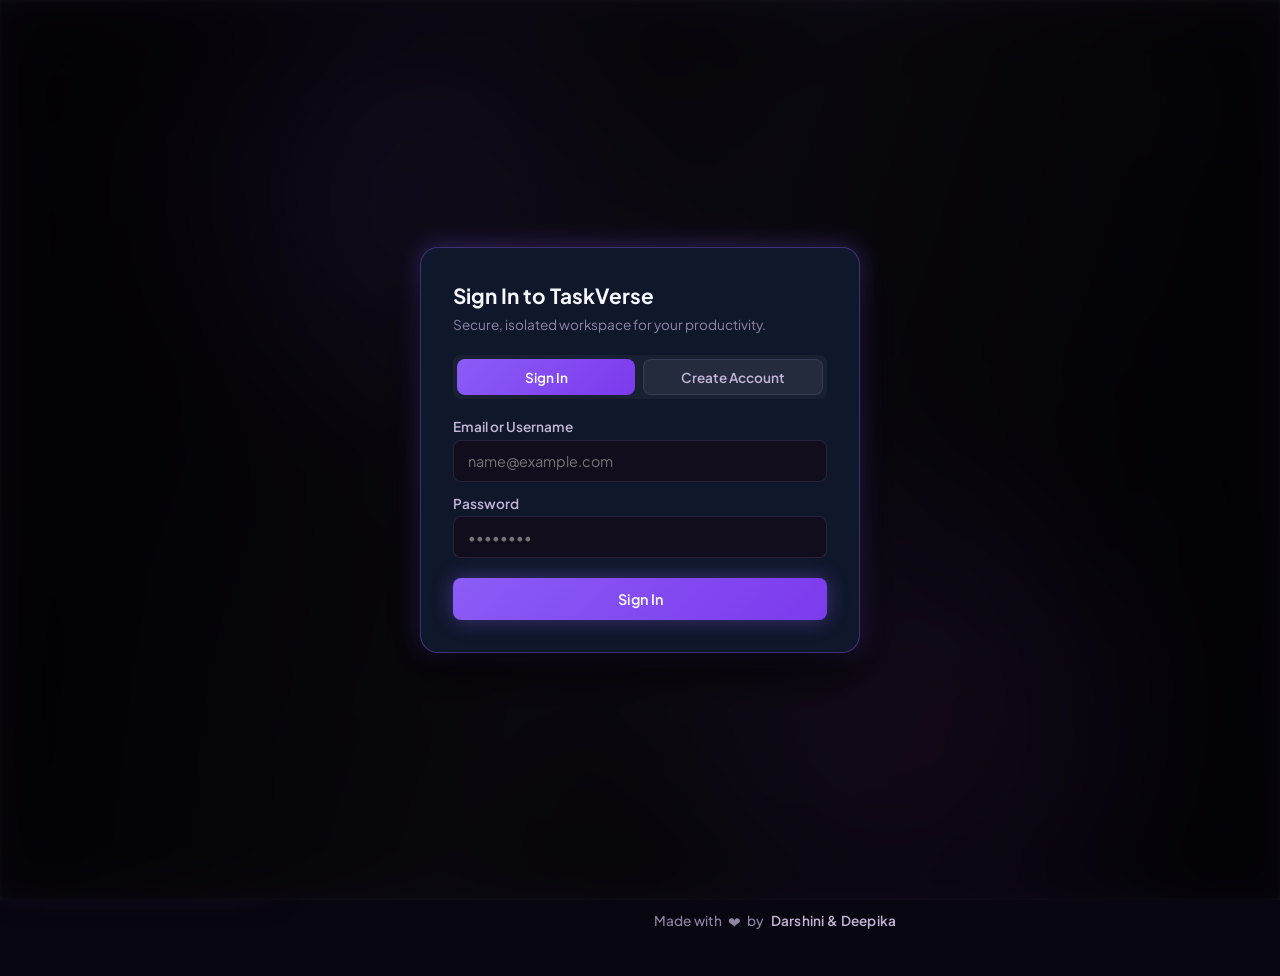
==== commit c28e9914: "Implement security baseline: user tenancy, authentication, CSRF protection, and DAO authorization" ====
--- a/webapp/index.html
+++ b/webapp/index.html
@@ -1,4 +1,4 @@
-<!DOCTYPE html>
+﻿<!DOCTYPE html>
 <html lang="en">
 <head>
     <meta charset="UTF-8">
@@ -139,12 +139,19 @@
                     <span class="status-indicator-dot checking"></span>
                     <span class="status-text" id="dbStatusText">Checking DB...</span>
                 </div>
-                <div class="user-pill">
-                    <div class="user-avatar">TV</div>
+                <div class="user-pill" id="userPill" style="cursor:pointer;">
+                    <div class="user-avatar" id="userAvatar">TV</div>
                     <div class="user-info">
-                        <span class="user-title">College Demo</span>
-                        <span class="user-role">Java 26 • Tomcat 10.1</span>
-                    </div>
+                        <span class="user-title" id="userNameDisplay">Guest User</span>
+                        <span class="user-role" id="userRoleDisplay">Click to Sign In</span>
+                    </div>
+                    <button class="icon-btn" id="logoutBtn" title="Sign Out" style="display:none; margin-left:auto; background:none; border:none; color:var(--text-muted); cursor:pointer; padding:4px;" aria-label="Sign Out">
+                        <svg width="18" height="18" viewBox="0 0 24 24" fill="none" stroke="currentColor" stroke-width="2" stroke-linecap="round" stroke-linejoin="round">
+                            <path d="M9 21H5a2 2 0 0 1-2-2V5a2 2 0 0 1 2-2h4"></path>
+                            <polyline points="16 17 21 12 16 7"></polyline>
+                            <line x1="21" y1="12" x2="9" y2="12"></line>
+                        </svg>
+                    </button>
                 </div>
             </div>
         </aside>
@@ -965,6 +972,63 @@
         </div>
     </div>
 
+    <!-- User Authentication Modal -->
+    <div id="authModalOverlay" class="modal-overlay" style="display: none; z-index: 100005;">
+        <div class="modal-card" style="max-width: 440px;">
+            <div class="modal-header">
+                <div>
+                    <h3 id="authModalTitle" style="font-size: 1.3rem; margin-bottom: 4px;">Sign In to TaskVerse</h3>
+                    <p style="font-size: 0.85rem; color: var(--text-muted);">Secure, isolated workspace for your productivity.</p>
+                </div>
+            </div>
+
+            <div style="display: flex; gap: 8px; margin-bottom: 20px; background: rgba(255,255,255,0.04); padding: 4px; border-radius: 8px;">
+                <button type="button" id="tabSignInBtn" class="btn btn-primary" style="flex: 1; height: 36px; min-height: 36px; font-size: 0.85rem;">Sign In</button>
+                <button type="button" id="tabRegisterBtn" class="btn btn-secondary" style="flex: 1; height: 36px; min-height: 36px; font-size: 0.85rem;">Create Account</button>
+            </div>
+
+            <div id="authErrorAlert" style="display: none; padding: 10px 14px; margin-bottom: 16px; border-radius: 8px; font-size: 0.85rem; background: rgba(244, 63, 94, 0.15); border: 1px solid rgba(244, 63, 94, 0.4); color: #f43f5e;">
+                <span id="authErrorText">Invalid credentials.</span>
+            </div>
+
+            <form id="signInForm">
+                <div class="form-group" style="margin-bottom: 14px;">
+                    <label for="authLoginIdentifier">Email or Username</label>
+                    <input type="text" id="authLoginIdentifier" placeholder="name@example.com" required autocomplete="username">
+                </div>
+                <div class="form-group" style="margin-bottom: 20px;">
+                    <label for="authLoginPassword">Password</label>
+                    <input type="password" id="authLoginPassword" placeholder="••••••••" required autocomplete="current-password">
+                </div>
+                <div class="modal-actions" style="margin-top: 10px;">
+                    <button type="submit" class="btn btn-primary btn-glow" id="submitLoginBtn" style="width: 100%;">
+                        <span id="submitLoginText">Sign In</span>
+                    </button>
+                </div>
+            </form>
+
+            <form id="registerForm" style="display: none;">
+                <div class="form-group" style="margin-bottom: 14px;">
+                    <label for="authRegisterUsername">Username (3-30 characters)</label>
+                    <input type="text" id="authRegisterUsername" placeholder="alex_dev" pattern="^[A-Za-z0-9_]{3,30}$" required autocomplete="username">
+                </div>
+                <div class="form-group" style="margin-bottom: 14px;">
+                    <label for="authRegisterEmail">Email Address</label>
+                    <input type="email" id="authRegisterEmail" placeholder="alex@example.com" required autocomplete="email">
+                </div>
+                <div class="form-group" style="margin-bottom: 20px;">
+                    <label for="authRegisterPassword">Password (minimum 8 characters)</label>
+                    <input type="password" id="authRegisterPassword" minlength="8" placeholder="••••••••" required autocomplete="new-password">
+                </div>
+                <div class="modal-actions" style="margin-top: 10px;">
+                    <button type="submit" class="btn btn-primary btn-glow" id="submitRegisterBtn" style="width: 100%;">
+                        <span id="submitRegisterText">Create Account</span>
+                    </button>
+                </div>
+            </form>
+        </div>
+    </div>
+
     <!-- Scripts -->
     <script src="js/fluid-background.js"></script>
     <script src="js/app.js"></script>
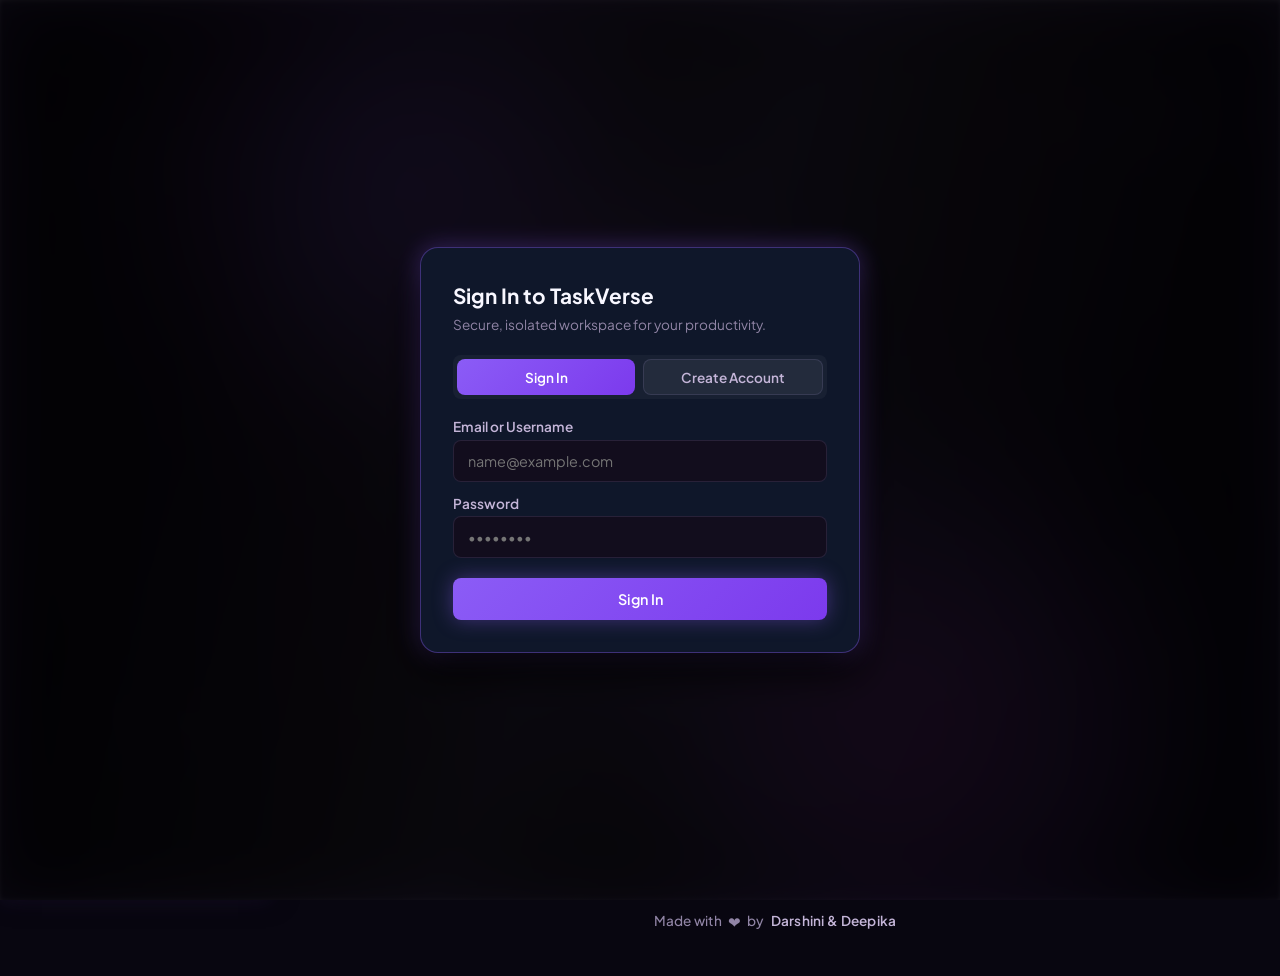
==== commit 6fb264b6: "Transform TaskVerse into cross-platform responsive PWA with mobile bottom nav, offline fallback, and" ====
--- a/webapp/index.html
+++ b/webapp/index.html
@@ -1,14 +1,40 @@
-﻿<!DOCTYPE html>
+<!DOCTYPE html>
 <html lang="en">
 <head>
     <meta charset="UTF-8">
-    <meta name="viewport" content="width=device-width, initial-scale=1.0">
+    <meta name="viewport" content="width=device-width, initial-scale=1.0, maximum-scale=5.0, viewport-fit=cover">
     <title>TaskVerse — Your Smart Productivity Workspace</title>
+    
+    <!-- PWA Web App Manifest -->
+    <link rel="manifest" href="manifest.webmanifest">
+    <link rel="alternate" type="application/json" href="manifest.json">
+
+    <!-- Theme & Color Scheme -->
+    <meta name="theme-color" content="#1a103c" media="(prefers-color-scheme: dark)">
+    <meta name="theme-color" content="#1a103c">
+    <meta name="color-scheme" content="dark">
+
+    <!-- Mobile & iOS PWA Capabilities -->
+    <meta name="mobile-web-app-capable" content="yes">
+    <meta name="apple-mobile-web-app-capable" content="yes">
+    <meta name="apple-mobile-web-app-status-bar-style" content="black-translucent">
+    <meta name="apple-mobile-web-app-title" content="TaskVerse">
+    <meta name="application-name" content="TaskVerse">
+    <meta name="format-detection" content="telephone=no">
+
+    <!-- Icons & Favicons -->
+    <link rel="apple-touch-icon" href="icons/apple-touch-icon.png">
+    <link rel="apple-touch-icon" sizes="180x180" href="icons/apple-touch-icon.png">
+    <link rel="icon" type="image/png" sizes="32x32" href="icons/favicon-32.png">
+    <link rel="icon" type="image/png" sizes="64x64" href="icons/favicon.png">
+    <link rel="icon" type="image/png" sizes="192x192" href="icons/icon-192.png">
+    <link rel="icon" type="image/svg+xml" href="data:image/svg+xml,%3Csvg xmlns='http://www.w3.org/2000/svg' viewBox='0 0 24 24' fill='none' stroke='%23C4B5FD' stroke-width='2.2' stroke-linecap='round' stroke-linejoin='round'%3E%3Cpath d='M12 2L2 7l10 5 10-5-10-5zM2 17l10 5 10-5M2 12l10 5 10-5'/%3E%3C/svg%3E">
+
+    <!-- Stylesheets & Fonts -->
     <link rel="stylesheet" href="css/style.css">
     <link rel="preconnect" href="https://fonts.googleapis.com">
     <link rel="preconnect" href="https://fonts.gstatic.com" crossorigin>
     <link href="https://fonts.googleapis.com/css2?family=Plus+Jakarta+Sans:wght@300;400;500;600;700;800&display=swap" rel="stylesheet">
-    <link rel="icon" type="image/svg+xml" href="data:image/svg+xml,%3Csvg xmlns='http://www.w3.org/2000/svg' viewBox='0 0 24 24' fill='none' stroke='%23C4B5FD' stroke-width='2.2' stroke-linecap='round' stroke-linejoin='round'%3E%3Cpath d='M12 2L2 7l10 5 10-5-10-5zM2 17l10 5 10-5M2 12l10 5 10-5'/%3E%3C/svg%3E">
 </head>
 <body class="dark-theme">
 
@@ -135,6 +161,14 @@
             </nav>
 
             <div class="sidebar-footer">
+                <button class="sidebar-install-btn" id="sidebarInstallAppBtn" style="display: none;" title="Install TaskVerse on your device">
+                    <svg width="18" height="18" viewBox="0 0 24 24" fill="none" stroke="currentColor" stroke-width="2.2" stroke-linecap="round" stroke-linejoin="round">
+                        <path d="M21 15v4a2 2 0 0 1-2 2H5a2 2 0 0 1-2-2v-4"></path>
+                        <polyline points="7 10 12 15 17 10"></polyline>
+                        <line x1="12" y1="15" x2="12" y2="3"></line>
+                    </svg>
+                    <span>Install Application</span>
+                </button>
                 <div class="db-status-badge" id="dbStatusBadge" title="Checking MySQL Connection...">
                     <span class="status-indicator-dot checking"></span>
                     <span class="status-text" id="dbStatusText">Checking DB...</span>
@@ -221,6 +255,14 @@
                 </nav>
 
                 <div class="header-actions">
+                    <button class="btn btn-secondary btn-install-app" id="installAppBtn" title="Install TaskVerse app" style="display: none;" aria-label="Install TaskVerse App">
+                        <svg width="18" height="18" viewBox="0 0 24 24" fill="none" stroke="currentColor" stroke-width="2.2" stroke-linecap="round" stroke-linejoin="round">
+                            <path d="M21 15v4a2 2 0 0 1-2 2H5a2 2 0 0 1-2-2v-4"></path>
+                            <polyline points="7 10 12 15 17 10"></polyline>
+                            <line x1="12" y1="15" x2="12" y2="3"></line>
+                        </svg>
+                        <span>Install App</span>
+                    </button>
                     <button class="btn btn-primary btn-glow" id="openCreateModalBtn">
                         <svg width="18" height="18" viewBox="0 0 24 24" fill="none" stroke="currentColor" stroke-width="2.5">
                             <line x1="12" y1="5" x2="12" y2="19"></line>
@@ -853,6 +895,67 @@
                 <p class="footer-text">Made with <span class="footer-heart" aria-label="love">❤️</span> by <span class="footer-author">Darshini & Deepika</span></p>
             </footer>
         </main>
+
+        <!-- Mobile Bottom Navigation Bar (Smartphones <= 768px) -->
+        <nav class="mobile-bottom-nav" id="mobileBottomNav" aria-label="Mobile Navigation" role="tablist">
+            <a href="#dashboard" class="mobile-nav-item active" id="mobileNavDashboard" data-view="dashboard" role="tab" aria-selected="true" title="Dashboard">
+                <div class="mobile-nav-icon">
+                    <svg width="22" height="22" viewBox="0 0 24 24" fill="none" stroke="currentColor" stroke-width="2">
+                        <rect x="3" y="3" width="7" height="9" rx="1"></rect>
+                        <rect x="14" y="3" width="7" height="5" rx="1"></rect>
+                        <rect x="14" y="12" width="7" height="9" rx="1"></rect>
+                        <rect x="3" y="16" width="7" height="5" rx="1"></rect>
+                    </svg>
+                </div>
+                <span>Dashboard</span>
+            </a>
+            <a href="#tasks" class="mobile-nav-item" id="mobileNavTasks" data-view="tasks" role="tab" aria-selected="false" title="My Tasks">
+                <div class="mobile-nav-icon">
+                    <svg width="22" height="22" viewBox="0 0 24 24" fill="none" stroke="currentColor" stroke-width="2">
+                        <path d="M9 11l3 3L22 4"></path>
+                        <path d="M21 12v7a2 2 0 0 1-2 2H5a2 2 0 0 1-2-2V5a2 2 0 0 1 2-2h11"></path>
+                    </svg>
+                </div>
+                <span>Tasks</span>
+            </a>
+            <button class="mobile-nav-fab" id="mobileQuickAddBtn" aria-label="Create new task" title="Create New Task">
+                <svg width="24" height="24" viewBox="0 0 24 24" fill="none" stroke="currentColor" stroke-width="2.6" stroke-linecap="round" stroke-linejoin="round">
+                    <line x1="12" y1="5" x2="12" y2="19"></line>
+                    <line x1="5" y1="12" x2="19" y2="12"></line>
+                </svg>
+            </button>
+            <a href="#calendar" class="mobile-nav-item" id="mobileNavCalendar" data-view="calendar" role="tab" aria-selected="false" title="Calendar">
+                <div class="mobile-nav-icon">
+                    <svg width="22" height="22" viewBox="0 0 24 24" fill="none" stroke="currentColor" stroke-width="2">
+                        <rect x="3" y="4" width="18" height="18" rx="2" ry="2"></rect>
+                        <line x1="16" y1="2" x2="16" y2="6"></line>
+                        <line x1="8" y1="2" x2="8" y2="6"></line>
+                        <line x1="3" y1="10" x2="21" y2="10"></line>
+                    </svg>
+                </div>
+                <span>Calendar</span>
+            </a>
+            <a href="#notes" class="mobile-nav-item" id="mobileNavNotes" data-view="notes" role="tab" aria-selected="false" title="Sticky Notes">
+                <div class="mobile-nav-icon">
+                    <svg width="22" height="22" viewBox="0 0 24 24" fill="none" stroke="currentColor" stroke-width="2" stroke-linecap="round" stroke-linejoin="round">
+                        <path d="M14 2H6a2 2 0 0 0-2 2v16a2 2 0 0 0 2 2h12a2 2 0 0 0 2-2V8z"></path>
+                        <polyline points="14 2 14 8 20 8"></polyline>
+                        <line x1="16" y1="13" x2="8" y2="13"></line>
+                    </svg>
+                </div>
+                <span>Notes</span>
+            </a>
+            <a href="#productivity" class="mobile-nav-item" id="mobileNavProductivity" data-view="productivity" role="tab" aria-selected="false" title="Productivity">
+                <div class="mobile-nav-icon">
+                    <svg width="22" height="22" viewBox="0 0 24 24" fill="none" stroke="currentColor" stroke-width="2" stroke-linecap="round" stroke-linejoin="round">
+                        <line x1="18" y1="20" x2="18" y2="10"></line>
+                        <line x1="12" y1="20" x2="12" y2="4"></line>
+                        <line x1="6" y1="20" x2="6" y2="14"></line>
+                    </svg>
+                </div>
+                <span>Stats</span>
+            </a>
+        </nav>
     </div>
 
     <!-- Create / Edit Task Modal -->
@@ -1029,6 +1132,74 @@
         </div>
     </div>
 
+    <!-- Cross-Platform Install App Modal -->
+    <div id="installModal" class="modal-overlay" style="display: none;" role="dialog" aria-modal="true" aria-labelledby="installModalTitle">
+        <div class="modal-card install-modal-card">
+            <div class="modal-header">
+                <div style="display: flex; align-items: center; gap: 12px;">
+                    <div class="install-brand-icon">
+                        <img src="icons/icon-192.png" alt="TaskVerse Logo" width="40" height="40" style="border-radius: 10px;">
+                    </div>
+                    <div>
+                        <h3 id="installModalTitle" style="font-size: 1.2rem; margin-bottom: 2px;">Install TaskVerse</h3>
+                        <p style="font-size: 0.82rem; color: var(--text-muted);">Fast, standalone workspace on your device</p>
+                    </div>
+                </div>
+                <button class="close-modal-btn" id="closeInstallModalBtn" aria-label="Close install modal">&times;</button>
+            </div>
+
+            <div class="install-modal-content">
+                <!-- Native Prompt Section (Chrome, Edge, Android) -->
+                <div id="installPromptSection" style="display: none;">
+                    <p class="install-desc">Install TaskVerse directly to your application menu, taskbar, or home screen for quick launch and a distraction-free experience.</p>
+                    <div class="install-perks">
+                        <div class="perk-item">⚡ <span>Instant launch without browser tabs</span></div>
+                        <div class="perk-item">📱 <span>Full-screen standalone workspace</span></div>
+                        <div class="perk-item">🔒 <span>Secure cloud sync with zero local credential caching</span></div>
+                    </div>
+                    <div class="modal-actions" style="margin-top: 20px;">
+                        <button type="button" class="btn btn-secondary" id="dismissInstallBtn">Maybe Later</button>
+                        <button type="button" class="btn btn-primary btn-glow" id="triggerNativeInstallBtn">Install Now</button>
+                    </div>
+                </div>
+
+                <!-- iOS Safari Instructions Section -->
+                <div id="installIosSection" style="display: none;">
+                    <p class="install-desc">Install TaskVerse to your iPhone or iPad home screen in 3 quick steps:</p>
+                    <ol class="ios-instructions-list">
+                        <li>
+                            <span class="step-num">1</span>
+                            <span>Tap the <strong>Share</strong> button <svg width="18" height="18" viewBox="0 0 24 24" fill="none" stroke="currentColor" stroke-width="2" style="vertical-align: middle; margin: 0 2px;"><path d="M4 12v8a2 2 0 0 0 2 2h12a2 2 0 0 0 2-2v-8"></path><polyline points="16 6 12 2 8 6"></polyline><line x1="12" y1="2" x2="12" y2="15"></line></svg> in Safari's bottom toolbar.</span>
+                        </li>
+                        <li>
+                            <span class="step-num">2</span>
+                            <span>Scroll down and tap <strong>Add to Home Screen</strong> <svg width="18" height="18" viewBox="0 0 24 24" fill="none" stroke="currentColor" stroke-width="2" style="vertical-align: middle; margin: 0 2px;"><rect x="3" y="3" width="18" height="18" rx="2" ry="2"></rect><line x1="12" y1="8" x2="12" y2="16"></line><line x1="8" y1="12" x2="16" y2="12"></line></svg>.</span>
+                        </li>
+                        <li>
+                            <span class="step-num">3</span>
+                            <span>Tap <strong>Add</strong> in the top-right corner to launch TaskVerse as an app!</span>
+                        </li>
+                    </ol>
+                    <div class="modal-actions" style="margin-top: 20px;">
+                        <button type="button" class="btn btn-primary btn-glow" id="gotItIosBtn" style="width: 100%;">Got It!</button>
+                    </div>
+                </div>
+
+                <!-- Fallback / Desktop Instructions -->
+                <div id="installFallbackSection" style="display: none;">
+                    <p class="install-desc">To install TaskVerse on your browser:</p>
+                    <ul class="ios-instructions-list">
+                        <li><span><strong>Chrome / Edge:</strong> Click the <strong>Install</strong> icon <svg width="16" height="16" viewBox="0 0 24 24" fill="none" stroke="currentColor" stroke-width="2" style="vertical-align: middle;"><path d="M21 15v4a2 2 0 0 1-2 2H5a2 2 0 0 1-2-2v-4"></path><polyline points="7 10 12 15 17 10"></polyline><line x1="12" y1="15" x2="12" y2="3"></line></svg> in the right side of your address bar.</span></li>
+                        <li><span><strong>Android:</strong> Tap the browser menu (&vellip;) and select <strong>Install app</strong> or <strong>Add to Home screen</strong>.</span></li>
+                    </ul>
+                    <div class="modal-actions" style="margin-top: 20px;">
+                        <button type="button" class="btn btn-primary" id="gotItFallbackBtn" style="width: 100%;">Understood</button>
+                    </div>
+                </div>
+            </div>
+        </div>
+    </div>
+
     <!-- Scripts -->
     <script src="js/fluid-background.js"></script>
     <script src="js/app.js"></script>
--- a/webapp/css/style.css
+++ b/webapp/css/style.css
@@ -5135,3 +5135,316 @@
         animation: none !important;
     }
 }
+
+/* ==========================================================================
+   10. PWA, Cross-Platform Mobile & Tablet Responsive Enhancements
+   ========================================================================== */
+
+/* Safe Area Insets for Modern Edge-to-Edge Displays (iOS & Android) */
+body {
+    padding-top: env(safe-area-inset-top, 0px);
+    padding-left: env(safe-area-inset-left, 0px);
+    padding-right: env(safe-area-inset-right, 0px);
+    overflow-x: hidden;
+    max-width: 100vw;
+}
+
+/* Install Application Buttons (Header & Sidebar) */
+.btn-install-app {
+    display: inline-flex;
+    align-items: center;
+    gap: 8px;
+    background: rgba(139, 92, 246, 0.12);
+    border: 1px solid rgba(168, 85, 247, 0.35);
+    color: #c4b5fd;
+    font-weight: 600;
+    font-size: 0.88rem;
+    padding: 8px 14px;
+    border-radius: var(--radius-sm);
+    cursor: pointer;
+    transition: all 0.25s ease;
+}
+
+.btn-install-app:hover {
+    background: rgba(139, 92, 246, 0.24);
+    border-color: #c084fc;
+    color: #ffffff;
+    box-shadow: 0 0 16px rgba(139, 92, 246, 0.35);
+    transform: translateY(-1px);
+}
+
+.sidebar-install-btn {
+    display: flex;
+    align-items: center;
+    justify-content: center;
+    gap: 10px;
+    width: 100%;
+    padding: 10px 14px;
+    margin-bottom: 12px;
+    background: linear-gradient(135deg, rgba(124, 58, 237, 0.18) 0%, rgba(99, 102, 241, 0.14) 100%);
+    border: 1px solid rgba(168, 85, 247, 0.38);
+    border-radius: var(--radius-sm);
+    color: #e2e8f0;
+    font-size: 0.86rem;
+    font-weight: 600;
+    cursor: pointer;
+    transition: all 0.25s ease;
+}
+
+.sidebar-install-btn:hover {
+    background: linear-gradient(135deg, rgba(124, 58, 237, 0.32) 0%, rgba(99, 102, 241, 0.25) 100%);
+    border-color: #a855f7;
+    color: #ffffff;
+    box-shadow: 0 4px 16px rgba(124, 58, 237, 0.35);
+}
+
+/* Install Modal Dialog */
+.install-modal-card {
+    max-width: 480px;
+    width: 100%;
+    padding: var(--space-xl);
+}
+
+.install-brand-icon {
+    display: flex;
+    align-items: center;
+    justify-content: center;
+    box-shadow: 0 4px 14px rgba(124, 58, 237, 0.4);
+    border-radius: 10px;
+}
+
+.install-desc {
+    color: var(--text-secondary);
+    font-size: 0.92rem;
+    line-height: 1.55;
+    margin-bottom: 16px;
+}
+
+.install-perks {
+    display: flex;
+    flex-direction: column;
+    gap: 10px;
+    background: rgba(255, 255, 255, 0.03);
+    border: 1px solid rgba(255, 255, 255, 0.06);
+    border-radius: var(--radius-md);
+    padding: 14px 16px;
+    margin-bottom: 18px;
+}
+
+.perk-item {
+    display: flex;
+    align-items: center;
+    gap: 10px;
+    font-size: 0.88rem;
+    color: var(--text-primary);
+}
+
+.ios-instructions-list {
+    display: flex;
+    flex-direction: column;
+    gap: 14px;
+    list-style: none;
+    padding: 0;
+    margin: 16px 0;
+}
+
+.ios-instructions-list li {
+    display: flex;
+    align-items: flex-start;
+    gap: 12px;
+    font-size: 0.9rem;
+    color: var(--text-primary);
+    line-height: 1.5;
+}
+
+.step-num {
+    display: inline-flex;
+    align-items: center;
+    justify-content: center;
+    width: 24px;
+    height: 24px;
+    border-radius: 50%;
+    background: var(--primary-gradient);
+    color: #ffffff;
+    font-size: 0.78rem;
+    font-weight: 700;
+    flex-shrink: 0;
+}
+
+/* Mobile Bottom Navigation Bar (Hidden by default on Desktop & Tablet) */
+.mobile-bottom-nav {
+    display: none;
+}
+
+/* ==========================================================================
+   Mobile-First Breakpoint Polish (<= 768px: Android & iPhone)
+   ========================================================================== */
+@media (max-width: 768px) {
+    /* Main container padding adjustments to accommodate bottom navigation */
+    .main-content {
+        padding-bottom: calc(82px + env(safe-area-inset-bottom, 0px)) !important;
+        overflow-x: hidden;
+    }
+
+    /* Fixed Liquid Glass Bottom Navigation */
+    .mobile-bottom-nav {
+        display: flex;
+        position: fixed;
+        bottom: 0;
+        left: 0;
+        right: 0;
+        height: calc(62px + env(safe-area-inset-bottom, 0px));
+        padding-bottom: env(safe-area-inset-bottom, 0px);
+        background: rgba(14, 9, 32, 0.94);
+        backdrop-filter: blur(20px);
+        -webkit-backdrop-filter: blur(20px);
+        border-top: 1px solid rgba(168, 85, 247, 0.28);
+        box-shadow: 0 -4px 24px rgba(0, 0, 0, 0.55), 0 -1px 8px rgba(139, 92, 246, 0.15);
+        z-index: 2200;
+        justify-content: space-around;
+        align-items: center;
+    }
+
+    .mobile-nav-item {
+        display: flex;
+        flex-direction: column;
+        align-items: center;
+        justify-content: center;
+        flex: 1;
+        height: 100%;
+        text-decoration: none;
+        color: var(--text-muted);
+        font-size: 0.68rem;
+        font-weight: 500;
+        gap: 3px;
+        transition: all 0.2s ease;
+        -webkit-tap-highlight-color: transparent;
+        padding: 4px 0;
+    }
+
+    .mobile-nav-icon {
+        display: flex;
+        align-items: center;
+        justify-content: center;
+        width: 24px;
+        height: 24px;
+    }
+
+    .mobile-nav-item svg {
+        transition: transform 0.2s ease, stroke 0.2s ease;
+    }
+
+    .mobile-nav-item.active {
+        color: #c4b5fd;
+        font-weight: 700;
+    }
+
+    .mobile-nav-item.active .mobile-nav-icon svg {
+        stroke: #c4b5fd;
+        transform: translateY(-1px) scale(1.08);
+        filter: drop-shadow(0 0 6px rgba(196, 181, 253, 0.55));
+    }
+
+    /* Floating Center Quick Add Action Button */
+    .mobile-nav-fab {
+        width: 48px;
+        height: 48px;
+        border-radius: 50%;
+        background: var(--primary-gradient);
+        border: 2px solid rgba(255, 255, 255, 0.22);
+        color: #ffffff;
+        display: flex;
+        align-items: center;
+        justify-content: center;
+        cursor: pointer;
+        box-shadow: 0 4px 18px rgba(124, 58, 237, 0.55), 0 0 10px rgba(168, 85, 247, 0.4);
+        transform: translateY(-10px);
+        flex-shrink: 0;
+        margin: 0 2px;
+        transition: transform 0.2s ease, box-shadow 0.2s ease;
+        -webkit-tap-highlight-color: transparent;
+    }
+
+    .mobile-nav-fab:active {
+        transform: translateY(-8px) scale(0.94);
+        box-shadow: 0 2px 10px rgba(124, 58, 237, 0.4);
+    }
+
+    /* Hide desktop top nav bar on mobile to avoid double navigation */
+    .top-nav-bar {
+        display: none !important;
+    }
+
+    /* Prevent mobile input auto-zoom on iOS Safari */
+    input[type="text"],
+    input[type="email"],
+    input[type="password"],
+    input[type="date"],
+    select,
+    textarea {
+        font-size: 16px !important;
+    }
+
+    /* Touch-friendly modal adjustments */
+    .modal-card {
+        max-height: 90vh;
+        max-height: 90dvh;
+        overflow-y: auto;
+        -webkit-overflow-scrolling: touch;
+        border-radius: 18px;
+        margin: 12px;
+    }
+
+    /* Full-width action buttons on mobile */
+    .header-actions {
+        display: flex;
+        gap: 8px;
+        width: 100%;
+    }
+
+    .header-actions .btn {
+        flex: 1;
+    }
+
+    .btn-install-app {
+        justify-content: center;
+        min-height: 44px;
+    }
+
+    /* Touch targets guarantee >= 44px for buttons */
+    .btn,
+    .icon-btn,
+    .mobile-menu-btn,
+    .close-modal-btn {
+        min-height: 44px;
+        min-width: 44px;
+    }
+}
+
+/* ==========================================================================
+   Tablet Responsive Refinements (769px to 1024px: iPad, Android Tablets)
+   ========================================================================== */
+@media (min-width: 769px) and (max-width: 1024px) {
+    .top-nav-tab {
+        padding: 8px 10px;
+        font-size: 0.85rem;
+    }
+
+    .top-nav-tab span {
+        display: inline;
+    }
+
+    .btn-install-app {
+        padding: 8px 12px;
+        font-size: 0.84rem;
+    }
+
+    .stats-grid {
+        grid-template-columns: repeat(2, 1fr);
+    }
+
+    .stat-card.points-card {
+        grid-column: 1 / -1;
+    }
+}
+
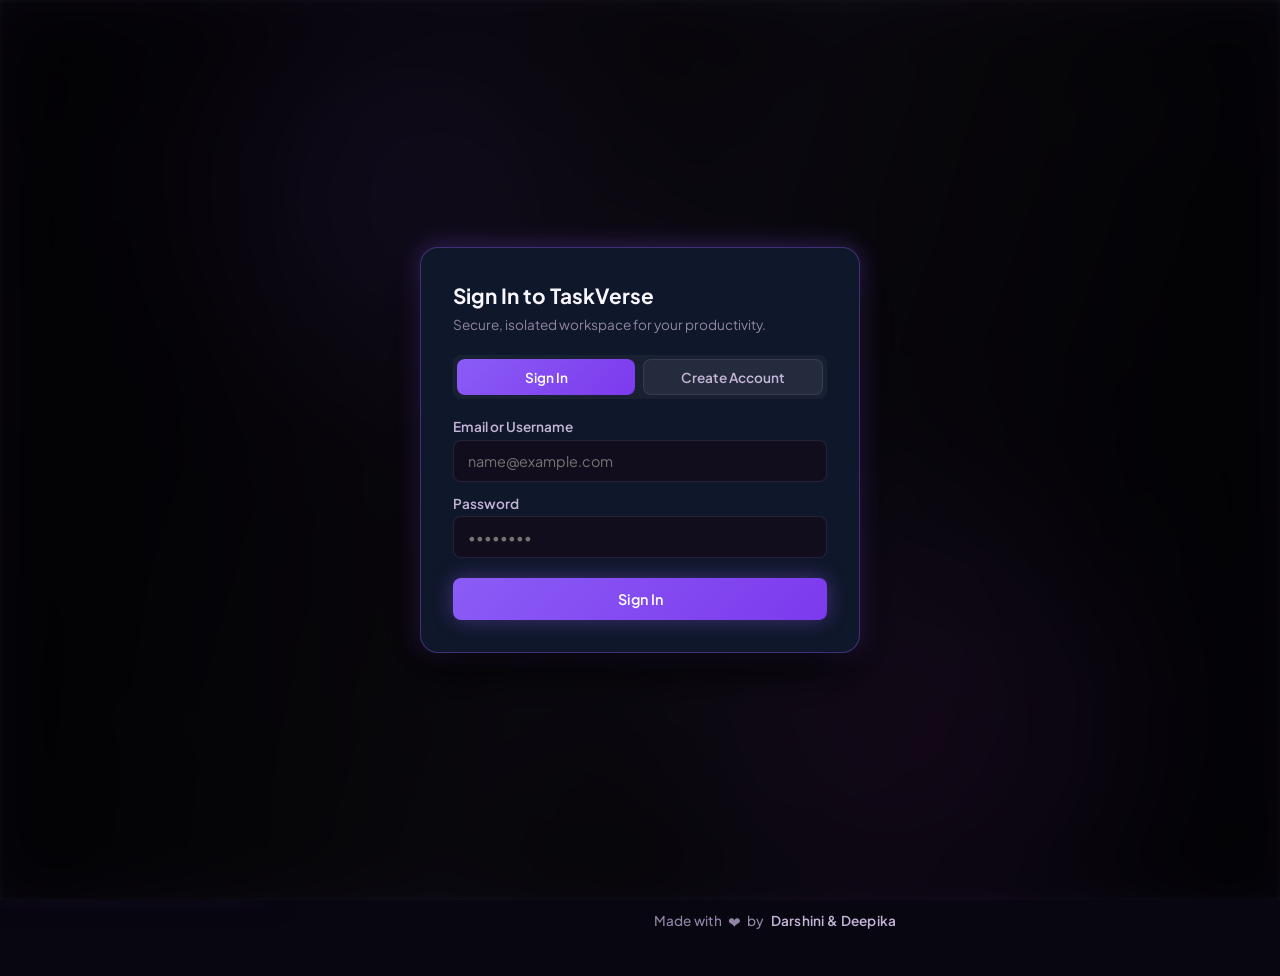
==== commit 6da309c4: "fix(mobile): redesign mobile bottom navigation bar with compact 6-column grid and iOS safe area supp" ====
--- a/webapp/index.html
+++ b/webapp/index.html
@@ -900,60 +900,63 @@
         <nav class="mobile-bottom-nav" id="mobileBottomNav" aria-label="Mobile Navigation" role="tablist">
             <a href="#dashboard" class="mobile-nav-item active" id="mobileNavDashboard" data-view="dashboard" role="tab" aria-selected="true" title="Dashboard">
                 <div class="mobile-nav-icon">
-                    <svg width="22" height="22" viewBox="0 0 24 24" fill="none" stroke="currentColor" stroke-width="2">
+                    <svg width="18" height="18" viewBox="0 0 24 24" fill="none" stroke="currentColor" stroke-width="2" stroke-linecap="round" stroke-linejoin="round">
                         <rect x="3" y="3" width="7" height="9" rx="1"></rect>
                         <rect x="14" y="3" width="7" height="5" rx="1"></rect>
                         <rect x="14" y="12" width="7" height="9" rx="1"></rect>
                         <rect x="3" y="16" width="7" height="5" rx="1"></rect>
                     </svg>
                 </div>
-                <span>Dashboard</span>
+                <span class="mobile-nav-label">Dashboard</span>
             </a>
             <a href="#tasks" class="mobile-nav-item" id="mobileNavTasks" data-view="tasks" role="tab" aria-selected="false" title="My Tasks">
                 <div class="mobile-nav-icon">
-                    <svg width="22" height="22" viewBox="0 0 24 24" fill="none" stroke="currentColor" stroke-width="2">
+                    <svg width="18" height="18" viewBox="0 0 24 24" fill="none" stroke="currentColor" stroke-width="2" stroke-linecap="round" stroke-linejoin="round">
                         <path d="M9 11l3 3L22 4"></path>
                         <path d="M21 12v7a2 2 0 0 1-2 2H5a2 2 0 0 1-2-2V5a2 2 0 0 1 2-2h11"></path>
                     </svg>
                 </div>
-                <span>Tasks</span>
+                <span class="mobile-nav-label">Tasks</span>
             </a>
-            <button class="mobile-nav-fab" id="mobileQuickAddBtn" aria-label="Create new task" title="Create New Task">
-                <svg width="24" height="24" viewBox="0 0 24 24" fill="none" stroke="currentColor" stroke-width="2.6" stroke-linecap="round" stroke-linejoin="round">
-                    <line x1="12" y1="5" x2="12" y2="19"></line>
-                    <line x1="5" y1="12" x2="19" y2="12"></line>
-                </svg>
+            <button class="mobile-nav-item mobile-nav-add-btn" id="mobileQuickAddBtn" type="button" aria-label="Quick Add Task" title="Quick Add Task">
+                <div class="mobile-add-badge">
+                    <svg width="16" height="16" viewBox="0 0 24 24" fill="none" stroke="currentColor" stroke-width="2.5" stroke-linecap="round" stroke-linejoin="round">
+                        <line x1="12" y1="5" x2="12" y2="19"></line>
+                        <line x1="5" y1="12" x2="19" y2="12"></line>
+                    </svg>
+                </div>
+                <span class="mobile-nav-label">Add</span>
             </button>
             <a href="#calendar" class="mobile-nav-item" id="mobileNavCalendar" data-view="calendar" role="tab" aria-selected="false" title="Calendar">
                 <div class="mobile-nav-icon">
-                    <svg width="22" height="22" viewBox="0 0 24 24" fill="none" stroke="currentColor" stroke-width="2">
+                    <svg width="18" height="18" viewBox="0 0 24 24" fill="none" stroke="currentColor" stroke-width="2" stroke-linecap="round" stroke-linejoin="round">
                         <rect x="3" y="4" width="18" height="18" rx="2" ry="2"></rect>
                         <line x1="16" y1="2" x2="16" y2="6"></line>
                         <line x1="8" y1="2" x2="8" y2="6"></line>
                         <line x1="3" y1="10" x2="21" y2="10"></line>
                     </svg>
                 </div>
-                <span>Calendar</span>
+                <span class="mobile-nav-label">Calendar</span>
             </a>
             <a href="#notes" class="mobile-nav-item" id="mobileNavNotes" data-view="notes" role="tab" aria-selected="false" title="Sticky Notes">
                 <div class="mobile-nav-icon">
-                    <svg width="22" height="22" viewBox="0 0 24 24" fill="none" stroke="currentColor" stroke-width="2" stroke-linecap="round" stroke-linejoin="round">
+                    <svg width="18" height="18" viewBox="0 0 24 24" fill="none" stroke="currentColor" stroke-width="2" stroke-linecap="round" stroke-linejoin="round">
                         <path d="M14 2H6a2 2 0 0 0-2 2v16a2 2 0 0 0 2 2h12a2 2 0 0 0 2-2V8z"></path>
                         <polyline points="14 2 14 8 20 8"></polyline>
                         <line x1="16" y1="13" x2="8" y2="13"></line>
                     </svg>
                 </div>
-                <span>Notes</span>
+                <span class="mobile-nav-label">Notes</span>
             </a>
-            <a href="#productivity" class="mobile-nav-item" id="mobileNavProductivity" data-view="productivity" role="tab" aria-selected="false" title="Productivity">
+            <a href="#productivity" class="mobile-nav-item" id="mobileNavProductivity" data-view="productivity" role="tab" aria-selected="false" title="Productivity Stats">
                 <div class="mobile-nav-icon">
-                    <svg width="22" height="22" viewBox="0 0 24 24" fill="none" stroke="currentColor" stroke-width="2" stroke-linecap="round" stroke-linejoin="round">
+                    <svg width="18" height="18" viewBox="0 0 24 24" fill="none" stroke="currentColor" stroke-width="2" stroke-linecap="round" stroke-linejoin="round">
                         <line x1="18" y1="20" x2="18" y2="10"></line>
                         <line x1="12" y1="20" x2="12" y2="4"></line>
                         <line x1="6" y1="20" x2="6" y2="14"></line>
                     </svg>
                 </div>
-                <span>Stats</span>
+                <span class="mobile-nav-label">Stats</span>
             </a>
         </nav>
     </div>
--- a/webapp/css/style.css
+++ b/webapp/css/style.css
@@ -5280,29 +5280,36 @@
    Mobile-First Breakpoint Polish (<= 768px: Android & iPhone)
    ========================================================================== */
 @media (max-width: 768px) {
-    /* Main container padding adjustments to accommodate bottom navigation */
+    /* Main container padding adjustments to accommodate floating bottom navigation */
     .main-content {
-        padding-bottom: calc(82px + env(safe-area-inset-bottom, 0px)) !important;
+        padding-bottom: calc(76px + env(safe-area-inset-bottom, 0px)) !important;
         overflow-x: hidden;
     }
 
-    /* Fixed Liquid Glass Bottom Navigation */
+    /* Compact Floating Liquid Glass Bottom Navigation */
     .mobile-bottom-nav {
-        display: flex;
+        display: grid;
+        grid-template-columns: repeat(6, 1fr);
+        align-items: center;
+        justify-items: center;
         position: fixed;
-        bottom: 0;
-        left: 0;
-        right: 0;
-        height: calc(62px + env(safe-area-inset-bottom, 0px));
-        padding-bottom: env(safe-area-inset-bottom, 0px);
-        background: rgba(14, 9, 32, 0.94);
-        backdrop-filter: blur(20px);
-        -webkit-backdrop-filter: blur(20px);
-        border-top: 1px solid rgba(168, 85, 247, 0.28);
-        box-shadow: 0 -4px 24px rgba(0, 0, 0, 0.55), 0 -1px 8px rgba(139, 92, 246, 0.15);
+        left: 10px;
+        right: 10px;
+        bottom: calc(env(safe-area-inset-bottom, 0px) + 8px);
+        max-width: 440px;
+        margin: 0 auto;
+        height: 52px;
+        padding: 3px 2px;
+        background: rgba(18, 12, 38, 0.90);
+        backdrop-filter: blur(20px) saturate(180%);
+        -webkit-backdrop-filter: blur(20px) saturate(180%);
+        border: 1px solid rgba(168, 85, 247, 0.22);
+        border-radius: 16px;
+        box-shadow: 0 8px 24px rgba(0, 0, 0, 0.55), 0 2px 6px rgba(139, 92, 246, 0.12);
         z-index: 2200;
-        justify-content: space-around;
-        align-items: center;
+        box-sizing: border-box;
+        user-select: none;
+        -webkit-user-select: none;
     }
 
     .mobile-nav-item {
@@ -5310,64 +5317,150 @@
         flex-direction: column;
         align-items: center;
         justify-content: center;
-        flex: 1;
+        width: 100%;
         height: 100%;
+        padding: 3px 1px;
+        box-sizing: border-box;
+        border-radius: 10px;
         text-decoration: none;
-        color: var(--text-muted);
-        font-size: 0.68rem;
-        font-weight: 500;
-        gap: 3px;
-        transition: all 0.2s ease;
+        color: #8b92a9;
+        background: transparent;
+        border: 1px solid transparent;
+        cursor: pointer;
+        transition: all 0.2s cubic-bezier(0.4, 0, 0.2, 1);
         -webkit-tap-highlight-color: transparent;
-        padding: 4px 0;
+        outline: none;
+        gap: 2px;
+    }
+
+    .mobile-nav-item:active {
+        transform: scale(0.95);
     }
 
     .mobile-nav-icon {
         display: flex;
         align-items: center;
         justify-content: center;
-        width: 24px;
-        height: 24px;
-    }
-
-    .mobile-nav-item svg {
+        width: 20px;
+        height: 20px;
+        flex-shrink: 0;
+    }
+
+    .mobile-nav-icon svg {
+        width: 18px;
+        height: 18px;
+        stroke: currentColor;
+        stroke-width: 2;
         transition: transform 0.2s ease, stroke 0.2s ease;
     }
 
+    .mobile-nav-label {
+        font-size: 9.5px;
+        font-weight: 500;
+        line-height: 1;
+        letter-spacing: -0.15px;
+        color: inherit;
+        text-align: center;
+        white-space: nowrap;
+        overflow: hidden;
+        text-overflow: ellipsis;
+        max-width: 100%;
+    }
+
+    /* Active Navigation Item — Subtle Purple Pill Highlight */
     .mobile-nav-item.active {
         color: #c4b5fd;
-        font-weight: 700;
+        background: rgba(139, 92, 246, 0.15);
+        border-color: rgba(168, 85, 247, 0.24);
     }
 
     .mobile-nav-item.active .mobile-nav-icon svg {
         stroke: #c4b5fd;
-        transform: translateY(-1px) scale(1.08);
-        filter: drop-shadow(0 0 6px rgba(196, 181, 253, 0.55));
-    }
-
-    /* Floating Center Quick Add Action Button */
-    .mobile-nav-fab {
-        width: 48px;
-        height: 48px;
-        border-radius: 50%;
-        background: var(--primary-gradient);
-        border: 2px solid rgba(255, 255, 255, 0.22);
+        transform: scale(1.06);
+    }
+
+    .mobile-nav-item.active .mobile-nav-label {
+        color: #c4b5fd;
+        font-weight: 700;
+    }
+
+    /* Center Quick Add Action Button */
+    .mobile-nav-add-btn {
+        background: transparent;
+        border: 1px solid transparent;
+    }
+
+    .mobile-add-badge {
+        width: 26px;
+        height: 26px;
+        border-radius: 8px;
+        background: linear-gradient(135deg, #8b5cf6 0%, #6366f1 100%);
+        border: 1px solid rgba(255, 255, 255, 0.22);
         color: #ffffff;
         display: flex;
         align-items: center;
         justify-content: center;
-        cursor: pointer;
-        box-shadow: 0 4px 18px rgba(124, 58, 237, 0.55), 0 0 10px rgba(168, 85, 247, 0.4);
-        transform: translateY(-10px);
+        box-shadow: 0 2px 6px rgba(124, 58, 237, 0.35);
+        transition: transform 0.15s ease, box-shadow 0.15s ease;
         flex-shrink: 0;
-        margin: 0 2px;
-        transition: transform 0.2s ease, box-shadow 0.2s ease;
-        -webkit-tap-highlight-color: transparent;
-    }
-
-    .mobile-nav-fab:active {
-        transform: translateY(-8px) scale(0.94);
-        box-shadow: 0 2px 10px rgba(124, 58, 237, 0.4);
+    }
+
+    .mobile-add-badge svg {
+        width: 15px;
+        height: 15px;
+        stroke: #ffffff;
+        stroke-width: 2.5;
+    }
+
+    .mobile-nav-add-btn:active .mobile-add-badge {
+        transform: scale(0.92);
+        box-shadow: 0 1px 3px rgba(124, 58, 237, 0.3);
+    }
+
+    .mobile-nav-add-btn .mobile-nav-label {
+        color: #a78bfa;
+        font-weight: 600;
+    }
+
+    .mobile-nav-add-btn:active .mobile-nav-label {
+        color: #c4b5fd;
+    }
+
+    /* Ultra-narrow devices (<= 350px) */
+    @media (max-width: 350px) {
+        .mobile-bottom-nav {
+            left: 6px;
+            right: 6px;
+            height: 48px;
+            padding: 2px 1px;
+            border-radius: 14px;
+        }
+
+        .mobile-nav-icon {
+            width: 18px;
+            height: 18px;
+        }
+
+        .mobile-nav-icon svg {
+            width: 16px;
+            height: 16px;
+        }
+
+        .mobile-add-badge {
+            width: 24px;
+            height: 24px;
+            border-radius: 7px;
+        }
+
+        .mobile-add-badge svg {
+            width: 14px;
+            height: 14px;
+        }
+
+        .mobile-nav-label {
+            font-size: 8.5px;
+            letter-spacing: -0.3px;
+        }
     }
 
     /* Hide desktop top nav bar on mobile to avoid double navigation */
